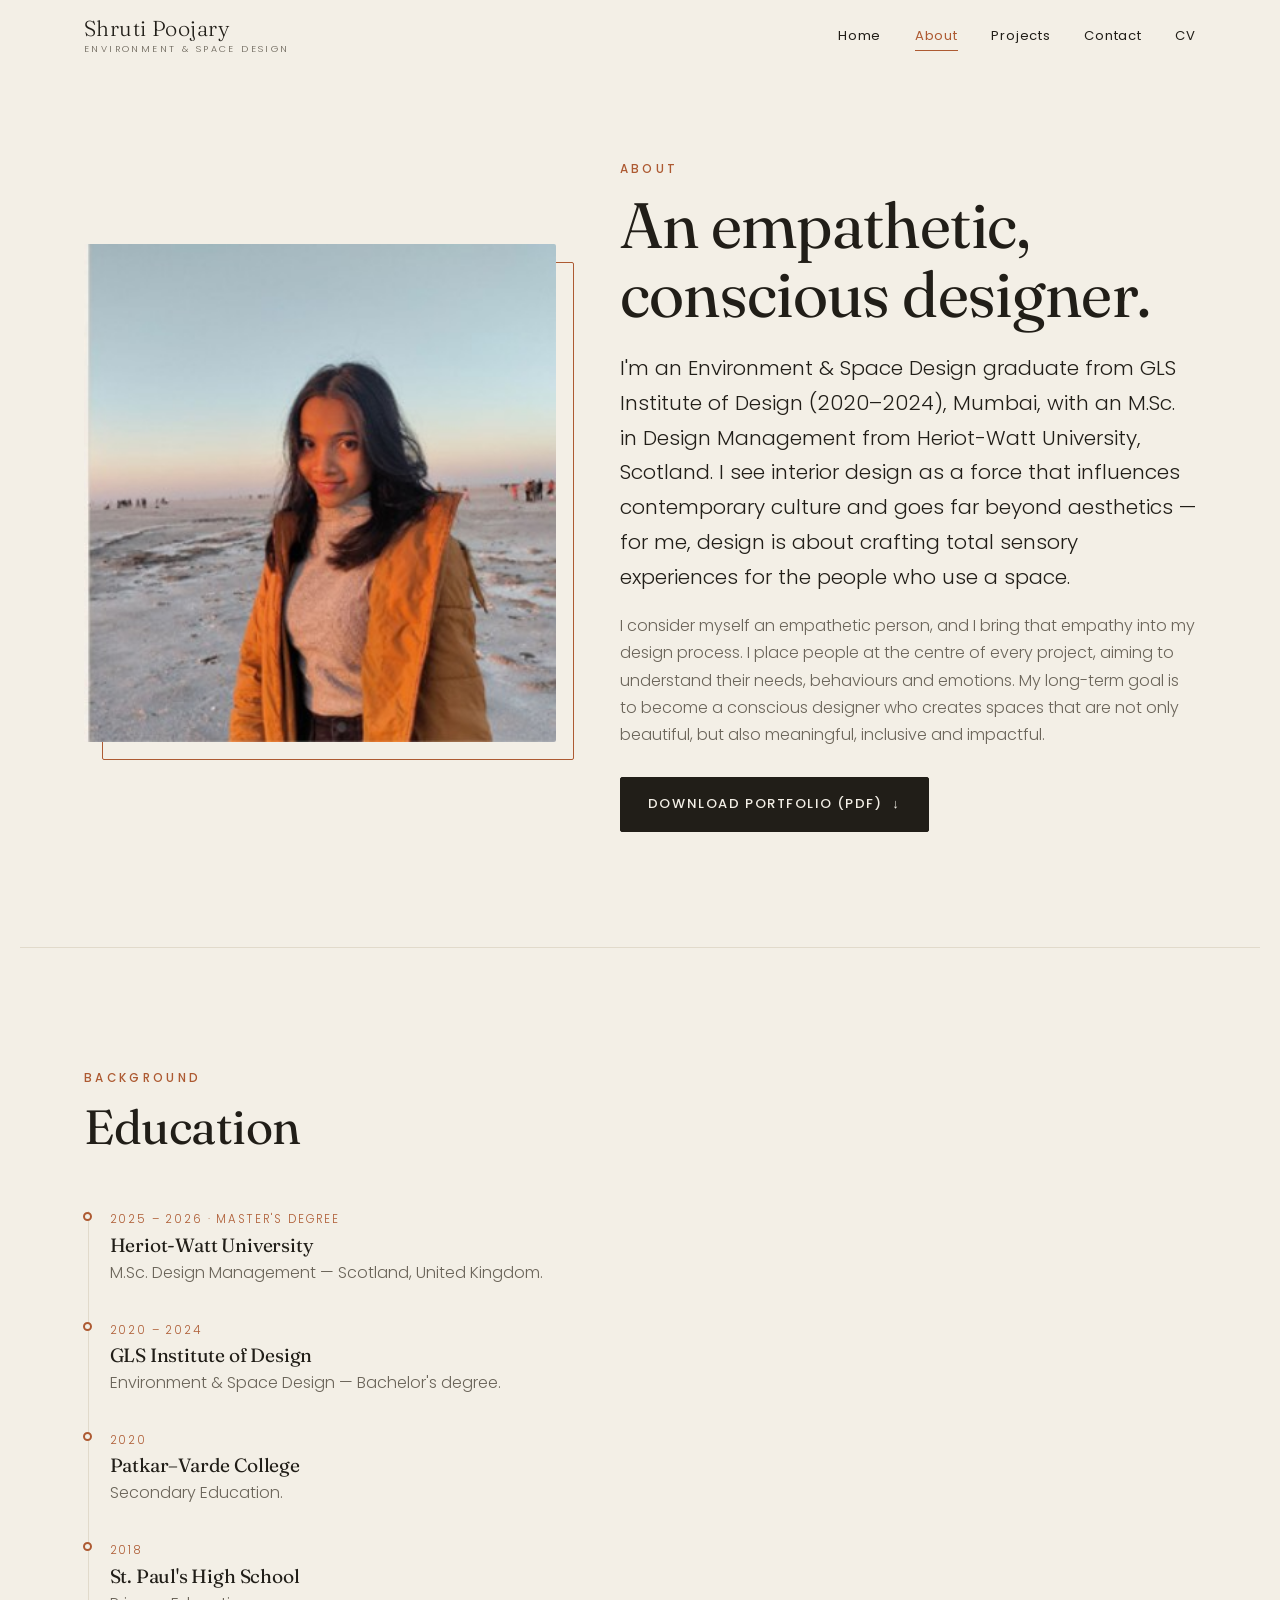
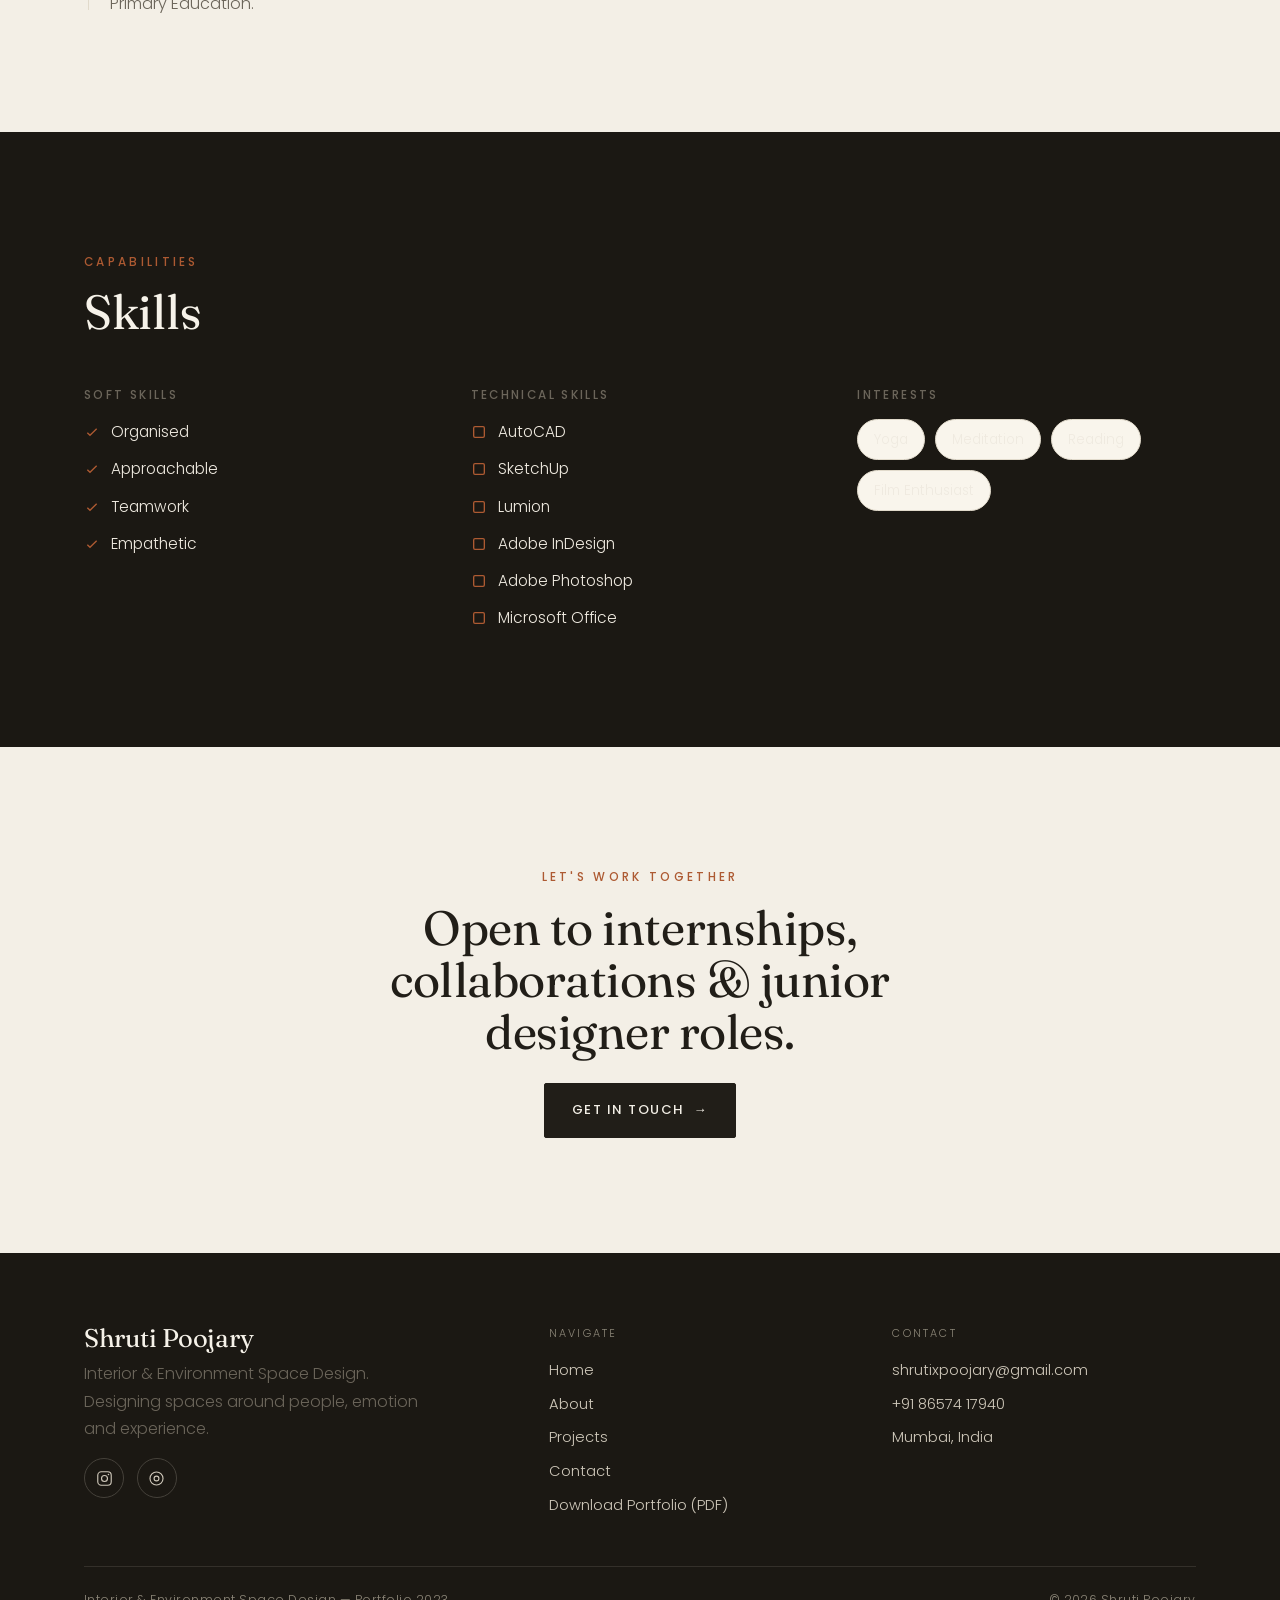
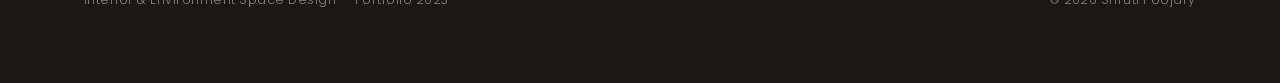
==== about.html @ 62a03465 "Add 2025-2026 dates to Heriot-Watt Master's entry Co-Authored-By: Claude Opus 4.8 <noreply@anthropic" ====
<!DOCTYPE html>
<html lang="en">
<head>
  <meta charset="UTF-8" />
  <meta name="viewport" content="width=device-width, initial-scale=1.0" />
  <title>About — Shruti Poojary</title>
  <meta name="description" content="About Shruti Poojary — an Environment & Space Design graduate from GLS Institute of Design, Mumbai, with an M.Sc. in Design Management from Heriot-Watt University, Scotland. Education, skills and interests." />
  <link rel="preconnect" href="https://fonts.googleapis.com" />
  <link rel="preconnect" href="https://fonts.gstatic.com" crossorigin />
  <link href="https://fonts.googleapis.com/css2?family=Fraunces:ital,opsz,wght@0,9..144,300;0,9..144,400;0,9..144,500;1,9..144,300;1,9..144,400&family=Poppins:wght@300;400;500;600&display=swap" rel="stylesheet" />
  <link rel="stylesheet" href="css/styles.css" />
  <link rel="icon" href="assets/img/monogram.jpg" />
</head>
<body>
  <header class="site-header">
    <nav class="nav wrap" aria-label="Primary">
      <a class="brand" href="index.html"><span class="name">Shruti Poojary</span><span class="role">Environment &amp; Space Design</span></a>
      <ul class="nav-links">
        <li><a href="index.html">Home</a></li>
        <li><a href="about.html" class="active">About</a></li>
        <li><a href="projects.html">Projects</a></li>
        <li><a href="contact.html">Contact</a></li>
        <li><a href="assets/Shruti-Poojary-Portfolio.pdf" target="_blank" rel="noopener">CV</a></li>
      </ul>
      <button class="nav-toggle" aria-label="Menu" aria-expanded="false"><span></span><span></span><span></span></button>
    </nav>
  </header>

  <main>
    <!-- About hero -->
    <section class="section" style="padding-top:clamp(7rem,12vw,10rem);">
      <div class="wrap about-hero">
        <div class="portrait reveal">
          <img src="assets/img/shruti.jpg" alt="Portrait of Shruti Poojary" />
        </div>
        <div class="reveal d1">
          <span class="eyebrow">About</span>
          <h1 style="margin:.6rem 0 1.4rem;">An empathetic, conscious designer.</h1>
          <p class="lead">I'm an Environment &amp; Space Design graduate from GLS Institute of Design (2020–2024), Mumbai, with an M.Sc. in Design Management from Heriot-Watt University, Scotland. I see interior design as a force that influences contemporary culture and goes far beyond aesthetics — for me, design is about crafting total sensory experiences for the people who use a space.</p>
          <p style="margin-top:1.1rem;" class="muted">I consider myself an empathetic person, and I bring that empathy into my design process. I place people at the centre of every project, aiming to understand their needs, behaviours and emotions. My long-term goal is to become a conscious designer who creates spaces that are not only beautiful, but also meaningful, inclusive and impactful.</p>
          <a href="assets/Shruti-Poojary-Portfolio.pdf" target="_blank" rel="noopener" class="btn btn--solid" style="margin-top:1.8rem;">Download Portfolio (PDF) <span class="arr">↓</span></a>
        </div>
      </div>
    </section>

    <hr class="divider wrap" />

    <!-- Education -->
    <section class="section">
      <div class="wrap">
        <div class="sec-head"><div class="titles reveal"><span class="eyebrow">Background</span><h2>Education</h2></div></div>
        <ul class="timeline" style="max-width:680px;">
          <li class="reveal">
            <span class="yr">2025 – 2026 · Master's Degree</span>
            <h4>Heriot-Watt University</h4>
            <p class="muted">M.Sc. Design Management — Scotland, United Kingdom.</p>
          </li>
          <li class="reveal d1">
            <span class="yr">2020 – 2024</span>
            <h4>GLS Institute of Design</h4>
            <p class="muted">Environment &amp; Space Design — Bachelor's degree.</p>
          </li>
          <li class="reveal d2">
            <span class="yr">2020</span>
            <h4>Patkar–Varde College</h4>
            <p class="muted">Secondary Education.</p>
          </li>
          <li class="reveal d3">
            <span class="yr">2018</span>
            <h4>St. Paul's High School</h4>
            <p class="muted">Primary Education.</p>
          </li>
        </ul>
      </div>
    </section>

    <!-- Skills -->
    <section class="section dark">
      <div class="wrap">
        <div class="sec-head"><div class="titles reveal"><span class="eyebrow">Capabilities</span><h2>Skills</h2></div></div>
        <div class="skill-cols">
          <div class="reveal">
            <h4>Soft Skills</h4>
            <ul>
              <li><svg width="16" height="16" viewBox="0 0 24 24" fill="none" stroke="currentColor" stroke-width="2"><path d="M5 13l4 4L19 7"/></svg> Organised</li>
              <li><svg width="16" height="16" viewBox="0 0 24 24" fill="none" stroke="currentColor" stroke-width="2"><path d="M5 13l4 4L19 7"/></svg> Approachable</li>
              <li><svg width="16" height="16" viewBox="0 0 24 24" fill="none" stroke="currentColor" stroke-width="2"><path d="M5 13l4 4L19 7"/></svg> Teamwork</li>
              <li><svg width="16" height="16" viewBox="0 0 24 24" fill="none" stroke="currentColor" stroke-width="2"><path d="M5 13l4 4L19 7"/></svg> Empathetic</li>
            </ul>
          </div>
          <div class="reveal d1">
            <h4>Technical Skills</h4>
            <ul>
              <li><svg width="16" height="16" viewBox="0 0 24 24" fill="none" stroke="currentColor" stroke-width="2"><rect x="4" y="4" width="16" height="16" rx="2"/></svg> AutoCAD</li>
              <li><svg width="16" height="16" viewBox="0 0 24 24" fill="none" stroke="currentColor" stroke-width="2"><rect x="4" y="4" width="16" height="16" rx="2"/></svg> SketchUp</li>
              <li><svg width="16" height="16" viewBox="0 0 24 24" fill="none" stroke="currentColor" stroke-width="2"><rect x="4" y="4" width="16" height="16" rx="2"/></svg> Lumion</li>
              <li><svg width="16" height="16" viewBox="0 0 24 24" fill="none" stroke="currentColor" stroke-width="2"><rect x="4" y="4" width="16" height="16" rx="2"/></svg> Adobe InDesign</li>
              <li><svg width="16" height="16" viewBox="0 0 24 24" fill="none" stroke="currentColor" stroke-width="2"><rect x="4" y="4" width="16" height="16" rx="2"/></svg> Adobe Photoshop</li>
              <li><svg width="16" height="16" viewBox="0 0 24 24" fill="none" stroke="currentColor" stroke-width="2"><rect x="4" y="4" width="16" height="16" rx="2"/></svg> Microsoft Office</li>
            </ul>
          </div>
          <div class="reveal d2">
            <h4>Interests</h4>
            <div class="badges">
              <span>Yoga</span><span>Meditation</span><span>Reading</span><span>Film Enthusiast</span>
            </div>
          </div>
        </div>
      </div>
    </section>

    <!-- CTA -->
    <section class="section">
      <div class="wrap" style="text-align:center; max-width:720px;">
        <span class="eyebrow reveal">Let's work together</span>
        <h2 class="reveal d1" style="margin:.8rem 0 1.6rem;">Open to internships, collaborations &amp; junior designer roles.</h2>
        <a href="contact.html" class="btn btn--solid reveal d2">Get in touch <span class="arr">→</span></a>
      </div>
    </section>
  </main>

  <footer class="site-footer">
    <div class="wrap">
      <div class="footer-grid">
        <div class="foot-col">
          <h4>Shruti Poojary</h4>
          <p class="muted" style="max-width:34ch;">Interior &amp; Environment Space Design. Designing spaces around people, emotion and experience.</p>
          <div class="socials">
            <a href="https://instagram.com/shrutixpoojary" target="_blank" rel="noopener" aria-label="Instagram"><svg width="17" height="17" viewBox="0 0 24 24" fill="none" stroke="currentColor" stroke-width="1.6"><rect x="2.5" y="2.5" width="19" height="19" rx="5"/><circle cx="12" cy="12" r="4.2"/><circle cx="17.6" cy="6.4" r="1.1" fill="currentColor" stroke="none"/></svg></a>
            <a href="https://issuu.com/shrutixpoojary" target="_blank" rel="noopener" aria-label="Issuu"><svg width="17" height="17" viewBox="0 0 24 24" fill="none" stroke="currentColor" stroke-width="1.6"><circle cx="12" cy="12" r="9.2"/><circle cx="12" cy="12" r="3.4"/></svg></a>
          </div>
        </div>
        <div class="foot-col">
          <p class="lbl">Navigate</p>
          <ul><li><a href="index.html">Home</a></li><li><a href="about.html">About</a></li><li><a href="projects.html">Projects</a></li><li><a href="contact.html">Contact</a></li><li><a href="assets/Shruti-Poojary-Portfolio.pdf" target="_blank" rel="noopener">Download Portfolio (PDF)</a></li></ul>
        </div>
        <div class="foot-col">
          <p class="lbl">Contact</p>
          <ul><li><a href="mailto:shrutixpoojary@gmail.com">shrutixpoojary@gmail.com</a></li><li><a href="tel:+918657417940">+91 86574 17940</a></li><li>Mumbai, India</li></ul>
        </div>
      </div>
      <div class="foot-bottom"><span>Interior &amp; Environment Space Design — Portfolio 2023</span><span>© <span data-year>2023</span> Shruti Poojary</span></div>
    </div>
  </footer>
  <script src="js/main.js"></script>
</body>
</html>
---- css/styles.css ----
/* ============================================================
   Shruti Poojary — Portfolio
   Environment & Space Design / Interior Design
   ============================================================ */

/* ---------- Design tokens ---------- */
:root {
  --bg:        #f3efe6;   /* cream linen */
  --bg-soft:   #f9f5ec;   /* lighter card, warmer */
  --bg-deep:   #1b1813;   /* warm near-black sections */
  --bg-teal:   #1e3f3a;   /* deep brand teal panel */
  --ink:       #211e18;   /* primary text, warm */
  --ink-soft:  #6b655a;   /* muted text */
  --line:      #e1dacb;   /* hairlines */

  --terracotta: #ad5a32;  /* richer, deeper clay */
  --teal:       #234b45;  /* deep secondary */
  --mustard:    #c08f2c;  /* deeper ochre */
  --accent:     var(--terracotta);

  --font-display: "Fraunces", Georgia, serif;
  --font-sans:    "Poppins", "Helvetica Neue", Arial, sans-serif;

  --maxw: 1240px;
  --gutter: clamp(1.25rem, 5vw, 4rem);
  --radius: 2px;
  --ease: cubic-bezier(.22,.61,.36,1);
}

/* ---------- Reset ---------- */
*, *::before, *::after { box-sizing: border-box; }
* { margin: 0; }
html { scroll-behavior: smooth; -webkit-text-size-adjust: 100%; }
body {
  font-family: var(--font-sans);
  font-weight: 300;
  color: var(--ink);
  background: var(--bg);
  line-height: 1.7;
  font-size: 16px;
  -webkit-font-smoothing: antialiased;
  overflow-x: hidden;
}
img { display: block; max-width: 100%; height: auto; }
a { color: inherit; text-decoration: none; }
ul { list-style: none; padding: 0; }
button { font-family: inherit; cursor: pointer; }

/* ---------- Typography ---------- */
h1, h2, h3, h4 { font-family: var(--font-display); font-weight: 400; line-height: 1.08; letter-spacing: -.01em; }
.display { font-size: clamp(2.8rem, 8vw, 6.4rem); }
h1 { font-size: clamp(2.2rem, 5.5vw, 4rem); }
h2 { font-size: clamp(1.8rem, 4vw, 3rem); }
h3 { font-size: clamp(1.3rem, 2.4vw, 1.9rem); }
p { color: var(--ink); }
.lead { font-size: clamp(1.05rem, 1.6vw, 1.3rem); color: var(--ink); font-weight: 300; }

.eyebrow {
  font-family: var(--font-sans);
  font-size: .74rem;
  font-weight: 500;
  letter-spacing: .28em;
  text-transform: uppercase;
  color: var(--accent);
}
.muted { color: var(--ink-soft); }

/* ---------- Layout ---------- */
.wrap { max-width: var(--maxw); margin-inline: auto; padding-inline: var(--gutter); }
.section { padding-block: clamp(4rem, 9vw, 8rem); }
.section--tight { padding-block: clamp(2.5rem, 5vw, 4rem); }
.dark { background: var(--bg-deep); color: #efeae0; }
.dark .muted { color: #a49d8f; }
.dark h1, .dark h2, .dark h3 { color: #f6f2e9; }
.dark.teal { background: var(--bg-teal); color: #eaf1ee; }
.dark.teal .eyebrow { color: var(--mustard); }
.dark.teal .statline em { color: #e3a86a; }
.dark.teal .muted { color: #b6c7c2; }

.divider { height: 1px; background: var(--line); border: 0; }

/* ---------- Buttons ---------- */
.btn {
  display: inline-flex; align-items: center; gap: .6rem;
  font-family: var(--font-sans); font-size: .82rem; font-weight: 500;
  letter-spacing: .12em; text-transform: uppercase;
  padding: .95rem 1.7rem; border: 1px solid var(--ink);
  border-radius: var(--radius); background: transparent; color: var(--ink);
  transition: background .35s var(--ease), color .35s var(--ease), border-color .35s var(--ease), transform .35s var(--ease);
}
.btn:hover { background: var(--ink); color: var(--bg); }
.btn--solid { background: var(--ink); color: var(--bg); }
.btn--solid:hover { background: var(--accent); border-color: var(--accent); }
.btn--ghost { border-color: var(--line); }
.btn .arr { transition: transform .35s var(--ease); }
.btn:hover .arr { transform: translateX(4px); }
.dark .btn { border-color: #5d574b; color: #f6f2e9; }
.dark .btn:hover { background: #f6f2e9; color: var(--bg-deep); }

/* ---------- Header / Nav ---------- */
.site-header {
  position: fixed; inset: 0 0 auto 0; z-index: 100;
  padding-block: 1.1rem;
  transition: background .4s var(--ease), padding .4s var(--ease), box-shadow .4s var(--ease);
}
.site-header.scrolled {
  background: rgba(244,241,234,.86);
  backdrop-filter: saturate(140%) blur(14px);
  padding-block: .65rem;
  box-shadow: 0 1px 0 var(--line);
}
.nav { display: flex; align-items: center; justify-content: space-between; }
.brand { display: flex; flex-direction: column; line-height: 1; }
.brand .name { font-family: var(--font-display); font-size: 1.35rem; letter-spacing: .02em; }
.brand .role { font-size: .58rem; letter-spacing: .26em; text-transform: uppercase; color: var(--ink-soft); margin-top: .28rem; }
.nav-links { display: flex; align-items: center; gap: 2.1rem; }
.nav-links a {
  font-size: .82rem; letter-spacing: .06em; font-weight: 400; position: relative; padding-block: .2rem;
}
.nav-links a::after {
  content: ""; position: absolute; left: 0; bottom: -2px; width: 0; height: 1px;
  background: var(--accent); transition: width .35s var(--ease);
}
.nav-links a:hover::after, .nav-links a.active::after { width: 100%; }
.nav-links a.active { color: var(--accent); }

.nav-toggle { display: none; width: 30px; height: 22px; position: relative; background: none; border: 0; }
.nav-toggle span { position: absolute; left: 0; width: 100%; height: 2px; background: var(--ink); transition: .35s var(--ease); }
.nav-toggle span:nth-child(1) { top: 0; }
.nav-toggle span:nth-child(2) { top: 10px; }
.nav-toggle span:nth-child(3) { top: 20px; }
body.nav-open .nav-toggle span:nth-child(1) { top: 10px; transform: rotate(45deg); }
body.nav-open .nav-toggle span:nth-child(2) { opacity: 0; }
body.nav-open .nav-toggle span:nth-child(3) { top: 10px; transform: rotate(-45deg); }

/* ---------- Hero (home) ---------- */
.hero { min-height: 100svh; display: flex; align-items: center; position: relative; padding-top: 6rem; }
.hero-grid { display: grid; grid-template-columns: 1.15fr .85fr; gap: clamp(2rem, 5vw, 5rem); align-items: center; width: 100%; }
.hero-name { margin: .4rem 0 1.3rem; }
.hero-sub { font-size: .85rem; letter-spacing: .22em; text-transform: uppercase; color: var(--ink-soft); margin-bottom: 1.6rem; }
.hero-tagline { font-family: var(--font-display); font-size: clamp(1.3rem, 2.4vw, 2rem); font-weight: 300; font-style: italic; color: var(--ink); max-width: 30ch; margin-bottom: 2.4rem; }
.hero-cta { display: flex; gap: 1rem; flex-wrap: wrap; }
.hero-media { position: relative; }
.hero-media img { width: 100%; border-radius: var(--radius); }
.hero-media .frame { position: relative; }
.hero-media .frame::after { content: ""; position: absolute; inset: 14px -14px -14px 14px; border: 1px solid var(--accent); border-radius: var(--radius); z-index: -1; }

.scroll-cue { position: absolute; left: var(--gutter); bottom: 2rem; font-size: .68rem; letter-spacing: .25em; text-transform: uppercase; color: var(--ink-soft); display: flex; align-items: center; gap: .7rem; }
.scroll-cue .ln { width: 46px; height: 1px; background: var(--ink-soft); transform-origin: left; animation: cue 2.4s var(--ease) infinite; }
@keyframes cue { 0%,100%{transform:scaleX(.4);opacity:.5} 50%{transform:scaleX(1);opacity:1} }

/* ---------- Section heading block ---------- */
.sec-head { display: flex; align-items: flex-end; justify-content: space-between; gap: 2rem; margin-bottom: clamp(2rem, 4vw, 3.4rem); flex-wrap: wrap; }
.sec-head .titles { max-width: 46ch; }
.sec-head h2 { margin-top: .7rem; }

/* ---------- Intro split ---------- */
.intro-grid { display: grid; grid-template-columns: 1fr 1fr; gap: clamp(2rem, 5vw, 5rem); align-items: center; }
.statline { font-family: var(--font-display); font-size: clamp(1.5rem, 3vw, 2.3rem); font-weight: 300; line-height: 1.35; }
.statline em { font-style: italic; color: var(--accent); }

/* ---------- Project cards grid ---------- */
.proj-grid { display: grid; grid-template-columns: repeat(2, 1fr); gap: clamp(1.1rem, 2.4vw, 2rem); }
.proj-grid.three { grid-template-columns: repeat(3, 1fr); }
.pcard { position: relative; display: block; overflow: hidden; border-radius: var(--radius); background: var(--bg-deep); }
.pcard .ph { position: relative; aspect-ratio: 4/3; overflow: hidden; }
.pcard.tall .ph { aspect-ratio: 3/4; }
.pcard img { width: 100%; height: 100%; object-fit: cover; transition: transform .9s var(--ease), filter .6s var(--ease); }
.pcard::after { content:""; position:absolute; inset:0; background: linear-gradient(to top, rgba(20,19,16,.78) 0%, rgba(20,19,16,.12) 48%, transparent 75%); opacity:.92; transition: opacity .5s var(--ease); }
.pcard:hover img { transform: scale(1.06); }
.pcard .meta { position: absolute; left: 0; bottom: 0; z-index: 2; padding: clamp(1.1rem,2vw,1.7rem); color: #f6f2e9; width: 100%; }
.pcard .cat { font-size: .68rem; letter-spacing: .22em; text-transform: uppercase; color: var(--mustard); }
.pcard .pttl { font-family: var(--font-display); font-size: clamp(1.3rem, 2.2vw, 1.9rem); margin: .35rem 0 .15rem; }
.pcard .pdesc { font-size: .86rem; color: #d9d3c6; max-width: 38ch; opacity: 0; max-height: 0; transition: opacity .45s var(--ease), max-height .45s var(--ease), margin .45s var(--ease); }
.pcard:hover .pdesc { opacity: 1; max-height: 80px; margin-top: .5rem; }
.pcard .tag { position: absolute; top: 1rem; right: 1rem; z-index: 2; font-size: .64rem; letter-spacing: .14em; text-transform: uppercase; padding: .35rem .7rem; border: 1px solid rgba(246,242,233,.5); border-radius: 100px; color: #f6f2e9; backdrop-filter: blur(4px); }

/* ---------- Project hero (detail page) ---------- */
.proj-hero { position: relative; min-height: 78svh; display: flex; align-items: flex-end; color: #f6f2e9; overflow: hidden; }
.proj-hero img { position: absolute; inset: 0; width: 100%; height: 100%; object-fit: cover; z-index: -2; }
.proj-hero::after { content:""; position:absolute; inset:0; z-index:-1; background: linear-gradient(to top, rgba(18,17,14,.82), rgba(18,17,14,.25) 55%, rgba(18,17,14,.45)); }
.proj-hero .wrap { padding-bottom: clamp(2.5rem, 5vw, 4.5rem); padding-top: 8rem; width: 100%; }
.proj-hero .num { font-family: var(--font-display); font-size: clamp(3rem,9vw,7rem); line-height: 1; opacity: .35; }
.proj-hero h1 { color: #fff; margin: .2rem 0 .6rem; }
.proj-hero .ptype { font-size: .82rem; letter-spacing: .2em; text-transform: uppercase; color: var(--mustard); }

/* ---------- Project meta bar ---------- */
.metabar { display: grid; grid-template-columns: repeat(4, 1fr); gap: 1.5rem; padding-block: 2rem; border-bottom: 1px solid var(--line); }
.metabar .m .k { font-size: .68rem; letter-spacing: .18em; text-transform: uppercase; color: var(--ink-soft); margin-bottom: .35rem; }
.metabar .m .v { font-family: var(--font-display); font-size: 1.2rem; }

/* ---------- Content layout ---------- */
.content-grid { display: grid; grid-template-columns: 1fr; gap: clamp(2rem,5vw,4rem); }
.block { margin-bottom: clamp(2.5rem, 5vw, 4rem); }
.block:last-child { margin-bottom: 0; }
.block .eyebrow { display: block; margin-bottom: .9rem; }
.block h3 { margin-bottom: .8rem; }
.block p + p { margin-top: 1rem; }
.pull { font-family: var(--font-display); font-style: italic; font-size: clamp(1.3rem, 2.6vw, 2rem); font-weight: 300; line-height: 1.4; padding-left: 1.4rem; border-left: 2px solid var(--accent); color: var(--ink); }

/* steps / process */
.steps { counter-reset: s; display: grid; gap: 1rem; }
.steps li { counter-increment: s; position: relative; padding: 1.1rem 1.2rem 1.1rem 3.4rem; background: var(--bg-soft); border: 1px solid var(--line); border-radius: var(--radius); }
.steps li::before { content: counter(s,decimal-leading-zero); position: absolute; left: 1.1rem; top: 1rem; font-family: var(--font-display); color: var(--accent); font-size: 1rem; }

/* spec table */
.spec { width: 100%; border-collapse: collapse; font-size: .92rem; }
.spec th, .spec td { text-align: left; padding: .85rem 1rem; border-bottom: 1px solid var(--line); }
.spec th { font-family: var(--font-sans); font-weight: 500; font-size: .7rem; letter-spacing: .14em; text-transform: uppercase; color: var(--ink-soft); }
.spec td { font-weight: 300; }
.spec tr:hover td { background: var(--bg-soft); }

/* fact chips */
.facts { display: flex; flex-wrap: wrap; gap: .7rem; }
.facts .chip { font-size: .8rem; padding: .5rem .95rem; background: var(--bg-soft); border: 1px solid var(--line); border-radius: 100px; }
.facts .chip b { font-weight: 500; }

/* explorations cards */
.explore { display: grid; grid-template-columns: repeat(2,1fr); gap: 1rem; }
.explore .card { background: var(--bg-soft); border: 1px solid var(--line); border-radius: var(--radius); padding: 1.4rem; }
.explore .card h4 { font-family: var(--font-display); font-size: 1.15rem; margin-bottom: .6rem; }
.explore .card .row { font-size: .85rem; margin-top: .5rem; }
.explore .card .row span { color: var(--ink-soft); display: block; font-size: .7rem; letter-spacing: .12em; text-transform: uppercase; }

/* ---------- Gallery + lightbox ---------- */
.gallery { display: grid; grid-template-columns: repeat(12, 1fr); gap: clamp(.7rem,1.4vw,1.1rem); }
.gallery figure { position: relative; overflow: hidden; border-radius: var(--radius); background: var(--bg-soft); cursor: zoom-in; grid-column: span 6; }
.gallery figure.wide { grid-column: span 8; }
.gallery figure.full { grid-column: span 12; }
.gallery figure.third { grid-column: span 4; }
.gallery img { width: 100%; height: 100%; object-fit: cover; transition: transform .8s var(--ease); }
.gallery figure:hover img { transform: scale(1.04); }
.gallery figcaption { position: absolute; left: 0; bottom: 0; padding: .7rem .9rem; font-size: .72rem; letter-spacing: .04em; color: #f6f2e9; background: linear-gradient(transparent, rgba(20,19,16,.7)); width: 100%; opacity: 0; transition: opacity .4s var(--ease); }
.gallery figure:hover figcaption { opacity: 1; }

.lightbox { position: fixed; inset: 0; z-index: 200; background: rgba(16,15,12,.94); display: flex; align-items: center; justify-content: center; padding: 4vw; opacity: 0; pointer-events: none; transition: opacity .35s var(--ease); }
.lightbox.open { opacity: 1; pointer-events: auto; }
.lightbox img { max-width: 100%; max-height: 88vh; border-radius: var(--radius); box-shadow: 0 20px 60px rgba(0,0,0,.5); }
.lightbox .lb-close, .lightbox .lb-nav { position: absolute; background: none; border: 1px solid rgba(246,242,233,.4); color: #f6f2e9; border-radius: 100px; transition: background .3s var(--ease); }
.lightbox .lb-close { top: 4vw; right: 4vw; width: 46px; height: 46px; font-size: 1.3rem; }
.lightbox .lb-nav { top: 50%; transform: translateY(-50%); width: 52px; height: 52px; font-size: 1.4rem; }
.lightbox .lb-prev { left: 3vw; } .lightbox .lb-next { right: 3vw; }
.lightbox button:hover { background: rgba(246,242,233,.18); }
.lb-count { position: absolute; bottom: 4vw; left: 50%; transform: translateX(-50%); color: #cfc8ba; font-size: .8rem; letter-spacing: .1em; }

/* ---------- About ---------- */
.about-hero { display: grid; grid-template-columns: .9fr 1.1fr; gap: clamp(2rem,5vw,4.5rem); align-items: center; }
.about-hero .portrait { position: relative; }
.about-hero .portrait img { width: 100%; border-radius: var(--radius); }
.about-hero .portrait::after { content:""; position:absolute; inset: 18px -18px -18px 18px; border:1px solid var(--accent); z-index:-1; border-radius: var(--radius); }

.timeline { position: relative; padding-left: 1.6rem; }
.timeline::before { content:""; position:absolute; left:4px; top:.4rem; bottom:.4rem; width:1px; background: var(--line); }
.timeline li { position: relative; padding-bottom: 1.8rem; }
.timeline li:last-child { padding-bottom: 0; }
.timeline li::before { content:""; position:absolute; left:-1.6rem; top:.45rem; width:9px; height:9px; border-radius:50%; background: var(--bg); border:2px solid var(--accent); transform: translateX(-1px); }
.timeline .yr { font-size:.72rem; letter-spacing:.16em; text-transform:uppercase; color: var(--accent); }
.timeline h4 { font-family: var(--font-display); font-size:1.2rem; margin:.2rem 0; }

.skill-cols { display: grid; grid-template-columns: repeat(3,1fr); gap: clamp(1.6rem,4vw,3rem); }
.skill-cols h4 { font-family: var(--font-sans); font-weight:500; font-size:.74rem; letter-spacing:.2em; text-transform:uppercase; color: var(--ink-soft); margin-bottom:1.1rem; }
.skill-cols ul { display:flex; flex-direction:column; gap:.7rem; }
.skill-cols li { display:flex; align-items:center; gap:.7rem; font-size:.96rem; }
.skill-cols li svg { flex:0 0 auto; color: var(--accent); }
.badges { display:flex; flex-wrap:wrap; gap:.6rem; }
.badges span { font-size:.85rem; padding:.5rem 1rem; border:1px solid var(--line); border-radius:100px; background: var(--bg-soft); }

/* ---------- Contact ---------- */
.contact-grid { display:grid; grid-template-columns: 1fr 1fr; gap: clamp(2rem,5vw,4.5rem); }
.cinfo .row { padding-block: 1.1rem; border-bottom: 1px solid var(--line); }
.cinfo .row:first-child { border-top: 1px solid var(--line); }
.cinfo .k { font-size:.68rem; letter-spacing:.18em; text-transform:uppercase; color: var(--ink-soft); }
.cinfo .v { font-family: var(--font-display); font-size:1.25rem; margin-top:.2rem; }
.cinfo .v a:hover { color: var(--accent); }
.form { display:grid; gap:1.1rem; }
.field { display:flex; flex-direction:column; gap:.4rem; }
.field label { font-size:.7rem; letter-spacing:.16em; text-transform:uppercase; color: var(--ink-soft); }
.field input, .field textarea { font-family: var(--font-sans); font-weight:300; font-size:.98rem; padding:.85rem 1rem; background: var(--bg-soft); border:1px solid var(--line); border-radius: var(--radius); color: var(--ink); transition: border-color .3s var(--ease); }
.field input:focus, .field textarea:focus { outline:none; border-color: var(--accent); }
.field textarea { resize: vertical; min-height: 130px; }
.form-note { font-size:.85rem; color: var(--ink-soft); }

/* ---------- Footer ---------- */
.site-footer { background: var(--bg-deep); color:#cfc8ba; padding-block: clamp(3rem,6vw,4.5rem); }
.footer-grid { display:grid; grid-template-columns: 1.4fr 1fr 1fr; gap:2.5rem; }
.site-footer h4 { font-family: var(--font-display); color:#f6f2e9; font-size:1.6rem; margin-bottom:.5rem; }
.site-footer a:hover { color: var(--mustard); }
.foot-col .lbl { font-size:.68rem; letter-spacing:.2em; text-transform:uppercase; color:#8c8678; margin-bottom:.9rem; }
.foot-col ul { display:flex; flex-direction:column; gap:.55rem; font-size:.92rem; }
.socials { display:flex; gap:.8rem; margin-top:1rem; }
.socials a { width:40px; height:40px; border:1px solid #45413a; border-radius:50%; display:flex; align-items:center; justify-content:center; transition: border-color .3s var(--ease), background .3s var(--ease); }
.socials a:hover { background:#f6f2e9; color: var(--bg-deep); border-color:#f6f2e9; }
.foot-bottom { display:flex; justify-content:space-between; gap:1rem; flex-wrap:wrap; margin-top: clamp(2rem,4vw,3rem); padding-top:1.4rem; border-top:1px solid #34302a; font-size:.78rem; color:#8c8678; letter-spacing:.04em; }

/* ---------- Reveal animation ---------- */
.reveal { opacity:0; transform: translateY(26px); transition: opacity .9s var(--ease), transform .9s var(--ease); }
.reveal.in { opacity:1; transform:none; }
.reveal.d1 { transition-delay:.08s; } .reveal.d2 { transition-delay:.16s; } .reveal.d3 { transition-delay:.24s; } .reveal.d4 { transition-delay:.32s; }
@media (prefers-reduced-motion: reduce) { .reveal { opacity:1; transform:none; transition:none; } html { scroll-behavior:auto; } .scroll-cue .ln { animation:none; } }

/* ---------- Responsive ---------- */
@media (max-width: 920px) {
  .hero-grid, .intro-grid, .about-hero, .contact-grid { grid-template-columns: 1fr; }
  .hero-media { order:-1; max-width: 420px; }
  .proj-grid, .proj-grid.three, .explore { grid-template-columns: 1fr; }
  .metabar { grid-template-columns: repeat(2,1fr); gap:1.2rem 1rem; }
  .skill-cols { grid-template-columns: 1fr; }
  .footer-grid { grid-template-columns: 1fr 1fr; }
  .gallery figure, .gallery figure.wide, .gallery figure.third, .gallery figure.full { grid-column: span 12; }
}
@media (max-width: 760px) {
  .nav-links {
    position: fixed; inset: 0 0 0 auto; width: min(78vw, 320px);
    background: var(--bg-soft); flex-direction: column; align-items: flex-start; justify-content: center;
    gap: 1.6rem; padding: 2rem 2.2rem; transform: translateX(100%); transition: transform .45s var(--ease);
    box-shadow: -20px 0 50px rgba(0,0,0,.12); z-index: 90;
  }
  .nav-links a { font-size: 1.1rem; }
  body.nav-open .nav-links { transform: translateX(0); }
  .nav-toggle { display:block; z-index: 110; }
  .footer-grid { grid-template-columns: 1fr; }
  .pcard .pdesc { opacity:1; max-height:none; margin-top:.5rem; }
}
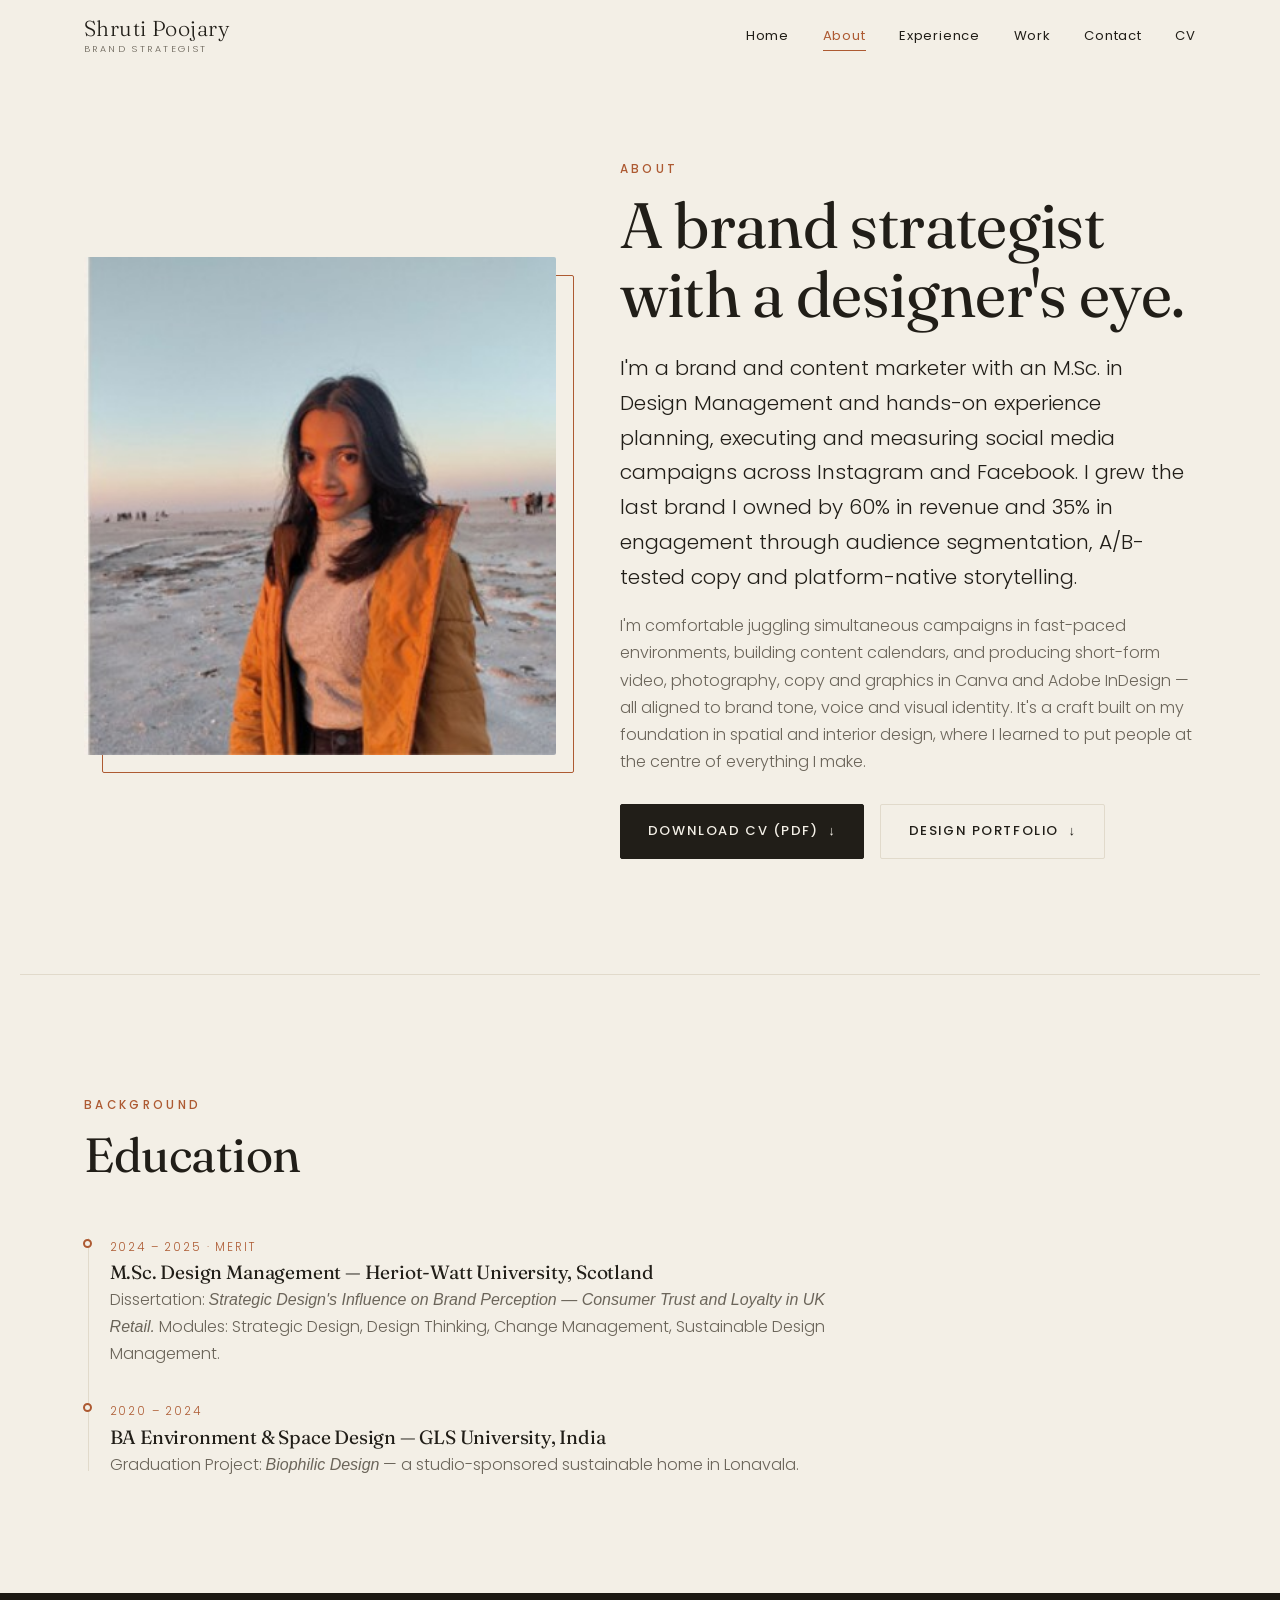
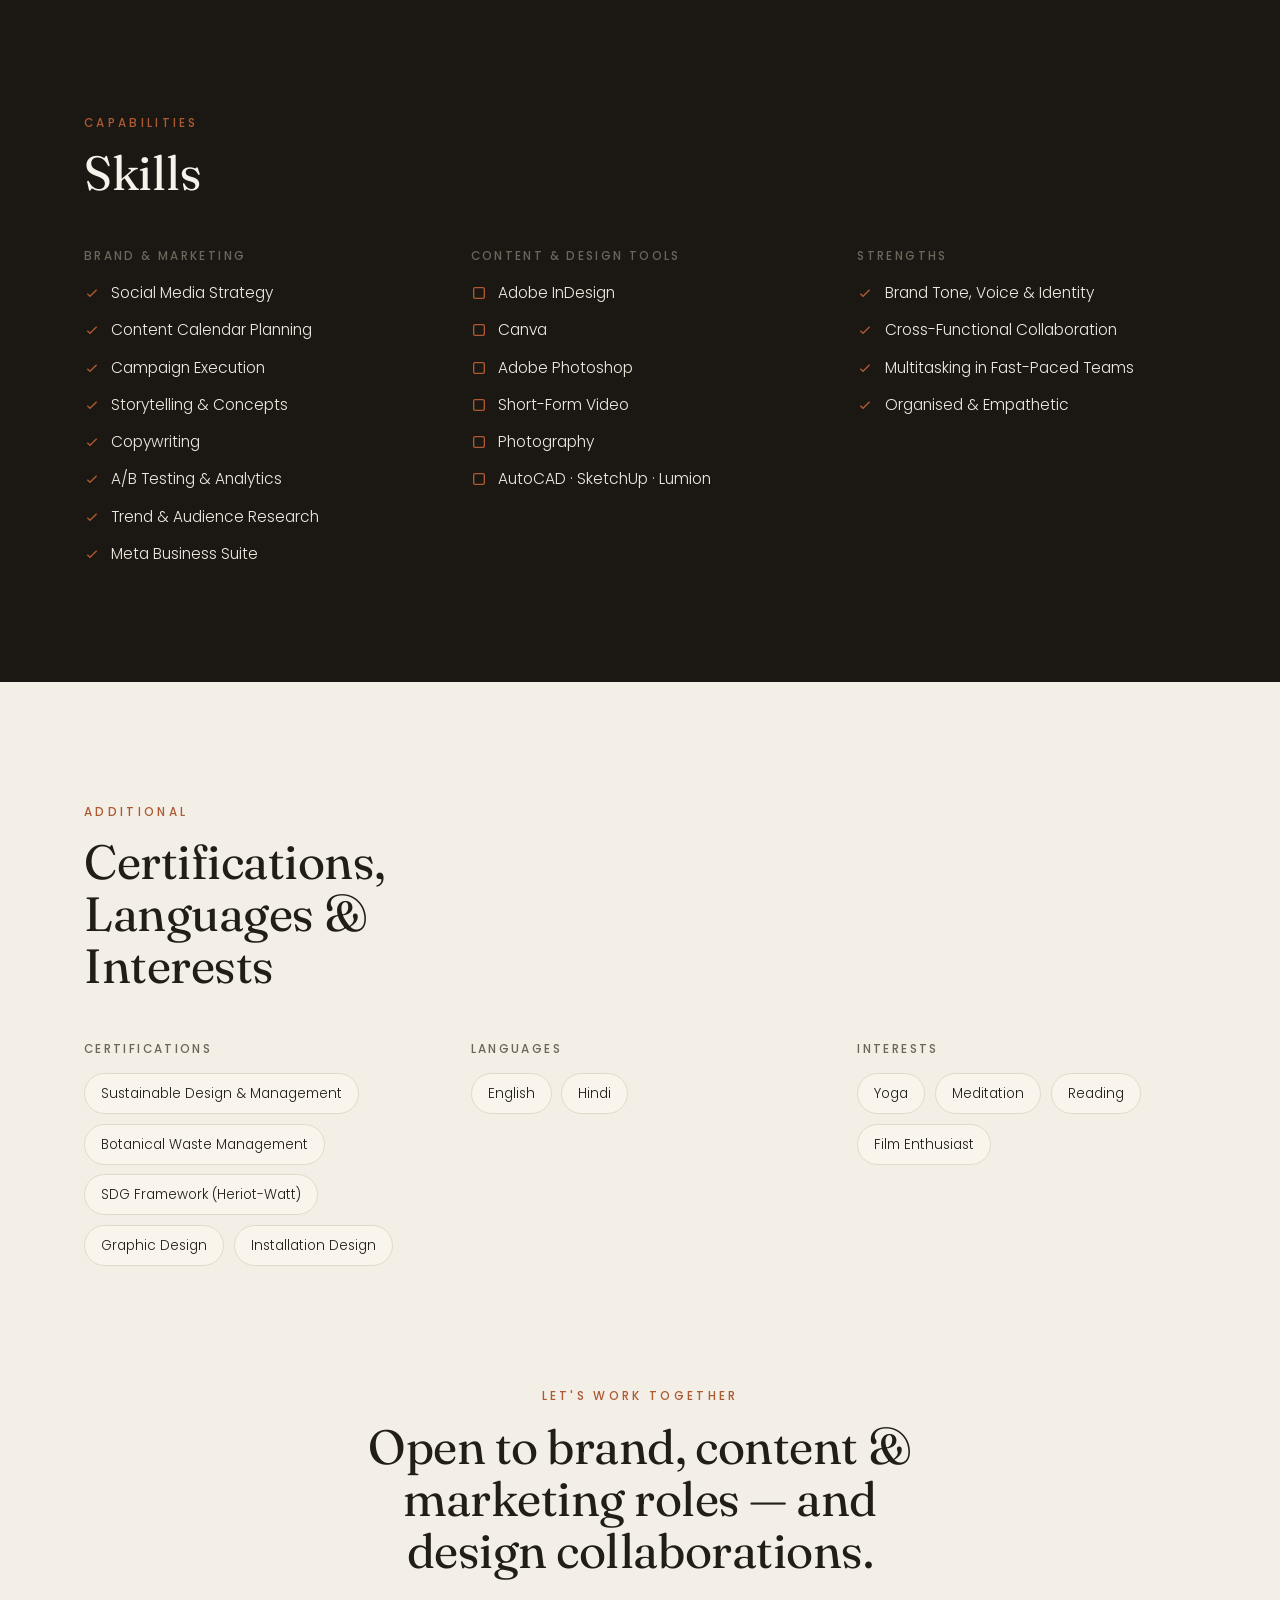
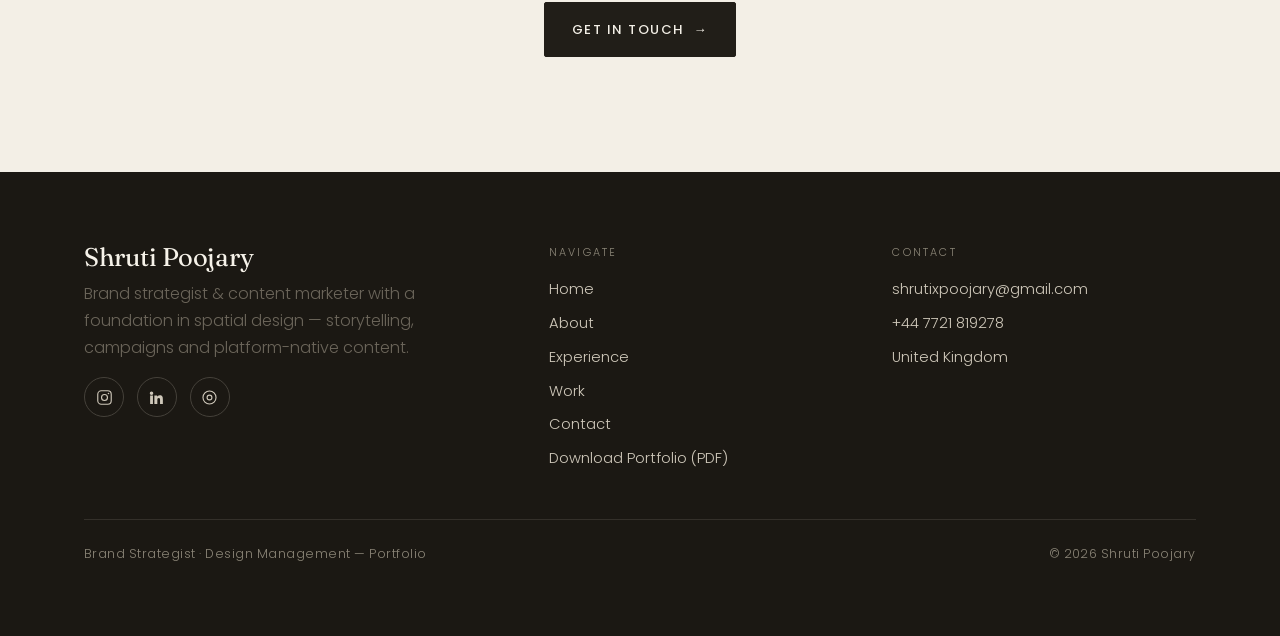
==== commit 16ff714f: "Reframe site as Brand Strategist portfolio - New hero/positioning: brand & content marketing - Add E" ====
--- a/about.html
+++ b/about.html
@@ -4,7 +4,7 @@
   <meta charset="UTF-8" />
   <meta name="viewport" content="width=device-width, initial-scale=1.0" />
   <title>About — Shruti Poojary</title>
-  <meta name="description" content="About Shruti Poojary — an Environment & Space Design graduate from GLS Institute of Design, Mumbai, with an M.Sc. in Design Management from Heriot-Watt University, Scotland. Education, skills and interests." />
+  <meta name="description" content="About Shruti Poojary — a brand and content marketer with an M.Sc. in Design Management (Merit) from Heriot-Watt University and a BA in Environment & Space Design. Skills, education, certifications and languages." />
   <link rel="preconnect" href="https://fonts.googleapis.com" />
   <link rel="preconnect" href="https://fonts.gstatic.com" crossorigin />
   <link href="https://fonts.googleapis.com/css2?family=Fraunces:ital,opsz,wght@0,9..144,300;0,9..144,400;0,9..144,500;1,9..144,300;1,9..144,400&family=Poppins:wght@300;400;500;600&display=swap" rel="stylesheet" />
@@ -14,13 +14,13 @@
 <body>
   <header class="site-header">
     <nav class="nav wrap" aria-label="Primary">
-      <a class="brand" href="index.html"><span class="name">Shruti Poojary</span><span class="role">Environment &amp; Space Design</span></a>
+      <a class="brand" href="index.html"><span class="name">Shruti Poojary</span><span class="role">Brand Strategist</span></a>
       <ul class="nav-links">
         <li><a href="index.html">Home</a></li>
         <li><a href="about.html" class="active">About</a></li>
-        <li><a href="projects.html">Projects</a></li>
+        <li><a href="experience.html">Experience</a></li><li><a href="projects.html">Work</a></li>
         <li><a href="contact.html">Contact</a></li>
-        <li><a href="assets/Shruti-Poojary-Portfolio.pdf" target="_blank" rel="noopener">CV</a></li>
+        <li><a href="assets/Shruti-Poojary-CV.pdf" target="_blank" rel="noopener">CV</a></li>
       </ul>
       <button class="nav-toggle" aria-label="Menu" aria-expanded="false"><span></span><span></span><span></span></button>
     </nav>
@@ -35,10 +35,13 @@
         </div>
         <div class="reveal d1">
           <span class="eyebrow">About</span>
-          <h1 style="margin:.6rem 0 1.4rem;">An empathetic, conscious designer.</h1>
-          <p class="lead">I'm an Environment &amp; Space Design graduate from GLS Institute of Design (2020–2024), Mumbai, with an M.Sc. in Design Management from Heriot-Watt University, Scotland. I see interior design as a force that influences contemporary culture and goes far beyond aesthetics — for me, design is about crafting total sensory experiences for the people who use a space.</p>
-          <p style="margin-top:1.1rem;" class="muted">I consider myself an empathetic person, and I bring that empathy into my design process. I place people at the centre of every project, aiming to understand their needs, behaviours and emotions. My long-term goal is to become a conscious designer who creates spaces that are not only beautiful, but also meaningful, inclusive and impactful.</p>
-          <a href="assets/Shruti-Poojary-Portfolio.pdf" target="_blank" rel="noopener" class="btn btn--solid" style="margin-top:1.8rem;">Download Portfolio (PDF) <span class="arr">↓</span></a>
+          <h1 style="margin:.6rem 0 1.4rem;">A brand strategist with a designer's eye.</h1>
+          <p class="lead">I'm a brand and content marketer with an M.Sc. in Design Management and hands-on experience planning, executing and measuring social media campaigns across Instagram and Facebook. I grew the last brand I owned by 60% in revenue and 35% in engagement through audience segmentation, A/B-tested copy and platform-native storytelling.</p>
+          <p style="margin-top:1.1rem;" class="muted">I'm comfortable juggling simultaneous campaigns in fast-paced environments, building content calendars, and producing short-form video, photography, copy and graphics in Canva and Adobe InDesign — all aligned to brand tone, voice and visual identity. It's a craft built on my foundation in spatial and interior design, where I learned to put people at the centre of everything I make.</p>
+          <div style="display:flex; gap:1rem; flex-wrap:wrap; margin-top:1.8rem;">
+            <a href="assets/Shruti-Poojary-CV.pdf" target="_blank" rel="noopener" class="btn btn--solid">Download CV (PDF) <span class="arr">↓</span></a>
+            <a href="assets/Shruti-Poojary-Portfolio.pdf" target="_blank" rel="noopener" class="btn btn--ghost">Design Portfolio <span class="arr">↓</span></a>
+          </div>
         </div>
       </div>
     </section>
@@ -49,26 +52,16 @@
     <section class="section">
       <div class="wrap">
         <div class="sec-head"><div class="titles reveal"><span class="eyebrow">Background</span><h2>Education</h2></div></div>
-        <ul class="timeline" style="max-width:680px;">
+        <ul class="timeline" style="max-width:760px;">
           <li class="reveal">
-            <span class="yr">2025 – 2026 · Master's Degree</span>
-            <h4>Heriot-Watt University</h4>
-            <p class="muted">M.Sc. Design Management — Scotland, United Kingdom.</p>
+            <span class="yr">2024 – 2025 · Merit</span>
+            <h4>M.Sc. Design Management — Heriot-Watt University, Scotland</h4>
+            <p class="muted">Dissertation: <em>Strategic Design's Influence on Brand Perception — Consumer Trust and Loyalty in UK Retail.</em> Modules: Strategic Design, Design Thinking, Change Management, Sustainable Design Management.</p>
           </li>
           <li class="reveal d1">
             <span class="yr">2020 – 2024</span>
-            <h4>GLS Institute of Design</h4>
-            <p class="muted">Environment &amp; Space Design — Bachelor's degree.</p>
-          </li>
-          <li class="reveal d2">
-            <span class="yr">2020</span>
-            <h4>Patkar–Varde College</h4>
-            <p class="muted">Secondary Education.</p>
-          </li>
-          <li class="reveal d3">
-            <span class="yr">2018</span>
-            <h4>St. Paul's High School</h4>
-            <p class="muted">Primary Education.</p>
+            <h4>BA Environment &amp; Space Design — GLS University, India</h4>
+            <p class="muted">Graduation Project: <em>Biophilic Design</em> — a studio-sponsored sustainable home in Lonavala.</p>
           </li>
         </ul>
       </div>
@@ -80,40 +73,70 @@
         <div class="sec-head"><div class="titles reveal"><span class="eyebrow">Capabilities</span><h2>Skills</h2></div></div>
         <div class="skill-cols">
           <div class="reveal">
-            <h4>Soft Skills</h4>
+            <h4>Brand &amp; Marketing</h4>
             <ul>
-              <li><svg width="16" height="16" viewBox="0 0 24 24" fill="none" stroke="currentColor" stroke-width="2"><path d="M5 13l4 4L19 7"/></svg> Organised</li>
-              <li><svg width="16" height="16" viewBox="0 0 24 24" fill="none" stroke="currentColor" stroke-width="2"><path d="M5 13l4 4L19 7"/></svg> Approachable</li>
-              <li><svg width="16" height="16" viewBox="0 0 24 24" fill="none" stroke="currentColor" stroke-width="2"><path d="M5 13l4 4L19 7"/></svg> Teamwork</li>
-              <li><svg width="16" height="16" viewBox="0 0 24 24" fill="none" stroke="currentColor" stroke-width="2"><path d="M5 13l4 4L19 7"/></svg> Empathetic</li>
+              <li><svg width="16" height="16" viewBox="0 0 24 24" fill="none" stroke="currentColor" stroke-width="2"><path d="M5 13l4 4L19 7"/></svg> Social Media Strategy</li>
+              <li><svg width="16" height="16" viewBox="0 0 24 24" fill="none" stroke="currentColor" stroke-width="2"><path d="M5 13l4 4L19 7"/></svg> Content Calendar Planning</li>
+              <li><svg width="16" height="16" viewBox="0 0 24 24" fill="none" stroke="currentColor" stroke-width="2"><path d="M5 13l4 4L19 7"/></svg> Campaign Execution</li>
+              <li><svg width="16" height="16" viewBox="0 0 24 24" fill="none" stroke="currentColor" stroke-width="2"><path d="M5 13l4 4L19 7"/></svg> Storytelling &amp; Concepts</li>
+              <li><svg width="16" height="16" viewBox="0 0 24 24" fill="none" stroke="currentColor" stroke-width="2"><path d="M5 13l4 4L19 7"/></svg> Copywriting</li>
+              <li><svg width="16" height="16" viewBox="0 0 24 24" fill="none" stroke="currentColor" stroke-width="2"><path d="M5 13l4 4L19 7"/></svg> A/B Testing &amp; Analytics</li>
+              <li><svg width="16" height="16" viewBox="0 0 24 24" fill="none" stroke="currentColor" stroke-width="2"><path d="M5 13l4 4L19 7"/></svg> Trend &amp; Audience Research</li>
+              <li><svg width="16" height="16" viewBox="0 0 24 24" fill="none" stroke="currentColor" stroke-width="2"><path d="M5 13l4 4L19 7"/></svg> Meta Business Suite</li>
             </ul>
           </div>
           <div class="reveal d1">
-            <h4>Technical Skills</h4>
+            <h4>Content &amp; Design Tools</h4>
             <ul>
-              <li><svg width="16" height="16" viewBox="0 0 24 24" fill="none" stroke="currentColor" stroke-width="2"><rect x="4" y="4" width="16" height="16" rx="2"/></svg> AutoCAD</li>
-              <li><svg width="16" height="16" viewBox="0 0 24 24" fill="none" stroke="currentColor" stroke-width="2"><rect x="4" y="4" width="16" height="16" rx="2"/></svg> SketchUp</li>
-              <li><svg width="16" height="16" viewBox="0 0 24 24" fill="none" stroke="currentColor" stroke-width="2"><rect x="4" y="4" width="16" height="16" rx="2"/></svg> Lumion</li>
               <li><svg width="16" height="16" viewBox="0 0 24 24" fill="none" stroke="currentColor" stroke-width="2"><rect x="4" y="4" width="16" height="16" rx="2"/></svg> Adobe InDesign</li>
+              <li><svg width="16" height="16" viewBox="0 0 24 24" fill="none" stroke="currentColor" stroke-width="2"><rect x="4" y="4" width="16" height="16" rx="2"/></svg> Canva</li>
               <li><svg width="16" height="16" viewBox="0 0 24 24" fill="none" stroke="currentColor" stroke-width="2"><rect x="4" y="4" width="16" height="16" rx="2"/></svg> Adobe Photoshop</li>
-              <li><svg width="16" height="16" viewBox="0 0 24 24" fill="none" stroke="currentColor" stroke-width="2"><rect x="4" y="4" width="16" height="16" rx="2"/></svg> Microsoft Office</li>
+              <li><svg width="16" height="16" viewBox="0 0 24 24" fill="none" stroke="currentColor" stroke-width="2"><rect x="4" y="4" width="16" height="16" rx="2"/></svg> Short-Form Video</li>
+              <li><svg width="16" height="16" viewBox="0 0 24 24" fill="none" stroke="currentColor" stroke-width="2"><rect x="4" y="4" width="16" height="16" rx="2"/></svg> Photography</li>
+              <li><svg width="16" height="16" viewBox="0 0 24 24" fill="none" stroke="currentColor" stroke-width="2"><rect x="4" y="4" width="16" height="16" rx="2"/></svg> AutoCAD · SketchUp · Lumion</li>
             </ul>
           </div>
           <div class="reveal d2">
+            <h4>Strengths</h4>
+            <ul>
+              <li><svg width="16" height="16" viewBox="0 0 24 24" fill="none" stroke="currentColor" stroke-width="2"><path d="M5 13l4 4L19 7"/></svg> Brand Tone, Voice &amp; Identity</li>
+              <li><svg width="16" height="16" viewBox="0 0 24 24" fill="none" stroke="currentColor" stroke-width="2"><path d="M5 13l4 4L19 7"/></svg> Cross-Functional Collaboration</li>
+              <li><svg width="16" height="16" viewBox="0 0 24 24" fill="none" stroke="currentColor" stroke-width="2"><path d="M5 13l4 4L19 7"/></svg> Multitasking in Fast-Paced Teams</li>
+              <li><svg width="16" height="16" viewBox="0 0 24 24" fill="none" stroke="currentColor" stroke-width="2"><path d="M5 13l4 4L19 7"/></svg> Organised &amp; Empathetic</li>
+            </ul>
+          </div>
+        </div>
+      </div>
+    </section>
+
+    <!-- Additional -->
+    <section class="section">
+      <div class="wrap">
+        <div class="sec-head"><div class="titles reveal"><span class="eyebrow">Additional</span><h2>Certifications, Languages &amp; Interests</h2></div></div>
+        <div class="skill-cols">
+          <div class="reveal">
+            <h4>Certifications</h4>
+            <div class="badges">
+              <span>Sustainable Design &amp; Management</span><span>Botanical Waste Management</span><span>SDG Framework (Heriot-Watt)</span><span>Graphic Design</span><span>Installation Design</span>
+            </div>
+          </div>
+          <div class="reveal d1">
+            <h4>Languages</h4>
+            <div class="badges"><span>English</span><span>Hindi</span></div>
+          </div>
+          <div class="reveal d2">
             <h4>Interests</h4>
-            <div class="badges">
-              <span>Yoga</span><span>Meditation</span><span>Reading</span><span>Film Enthusiast</span>
-            </div>
+            <div class="badges"><span>Yoga</span><span>Meditation</span><span>Reading</span><span>Film Enthusiast</span></div>
           </div>
         </div>
       </div>
     </section>
 
     <!-- CTA -->
-    <section class="section">
+    <section class="section" style="padding-top:0;">
       <div class="wrap" style="text-align:center; max-width:720px;">
         <span class="eyebrow reveal">Let's work together</span>
-        <h2 class="reveal d1" style="margin:.8rem 0 1.6rem;">Open to internships, collaborations &amp; junior designer roles.</h2>
+        <h2 class="reveal d1" style="margin:.8rem 0 1.6rem;">Open to brand, content &amp; marketing roles — and design collaborations.</h2>
         <a href="contact.html" class="btn btn--solid reveal d2">Get in touch <span class="arr">→</span></a>
       </div>
     </section>
@@ -124,22 +147,22 @@
       <div class="footer-grid">
         <div class="foot-col">
           <h4>Shruti Poojary</h4>
-          <p class="muted" style="max-width:34ch;">Interior &amp; Environment Space Design. Designing spaces around people, emotion and experience.</p>
+          <p class="muted" style="max-width:34ch;">Brand strategist &amp; content marketer with a foundation in spatial design — storytelling, campaigns and platform-native content.</p>
           <div class="socials">
             <a href="https://instagram.com/shrutixpoojary" target="_blank" rel="noopener" aria-label="Instagram"><svg width="17" height="17" viewBox="0 0 24 24" fill="none" stroke="currentColor" stroke-width="1.6"><rect x="2.5" y="2.5" width="19" height="19" rx="5"/><circle cx="12" cy="12" r="4.2"/><circle cx="17.6" cy="6.4" r="1.1" fill="currentColor" stroke="none"/></svg></a>
-            <a href="https://issuu.com/shrutixpoojary" target="_blank" rel="noopener" aria-label="Issuu"><svg width="17" height="17" viewBox="0 0 24 24" fill="none" stroke="currentColor" stroke-width="1.6"><circle cx="12" cy="12" r="9.2"/><circle cx="12" cy="12" r="3.4"/></svg></a>
+            <a href="https://www.linkedin.com/in/shrutixpoojary" target="_blank" rel="noopener" aria-label="LinkedIn"><svg width="17" height="17" viewBox="0 0 24 24" fill="currentColor"><path d="M4.98 3.5a2.5 2.5 0 1 1 0 5 2.5 2.5 0 0 1 0-5zM3 9h4v12H3zM9 9h3.8v1.7h.05c.53-1 1.8-2.05 3.7-2.05 3.96 0 4.45 2.6 4.45 6V21h-4v-5.3c0-1.26-.02-2.9-1.77-2.9-1.77 0-2.04 1.38-2.04 2.8V21H9z"/></svg></a><a href="https://issuu.com/shrutixpoojary" target="_blank" rel="noopener" aria-label="Issuu"><svg width="17" height="17" viewBox="0 0 24 24" fill="none" stroke="currentColor" stroke-width="1.6"><circle cx="12" cy="12" r="9.2"/><circle cx="12" cy="12" r="3.4"/></svg></a>
           </div>
         </div>
         <div class="foot-col">
           <p class="lbl">Navigate</p>
-          <ul><li><a href="index.html">Home</a></li><li><a href="about.html">About</a></li><li><a href="projects.html">Projects</a></li><li><a href="contact.html">Contact</a></li><li><a href="assets/Shruti-Poojary-Portfolio.pdf" target="_blank" rel="noopener">Download Portfolio (PDF)</a></li></ul>
+          <ul><li><a href="index.html">Home</a></li><li><a href="about.html">About</a></li><li><a href="experience.html">Experience</a></li><li><a href="projects.html">Work</a></li><li><a href="contact.html">Contact</a></li><li><a href="assets/Shruti-Poojary-Portfolio.pdf" target="_blank" rel="noopener">Download Portfolio (PDF)</a></li></ul>
         </div>
         <div class="foot-col">
           <p class="lbl">Contact</p>
-          <ul><li><a href="mailto:shrutixpoojary@gmail.com">shrutixpoojary@gmail.com</a></li><li><a href="tel:+918657417940">+91 86574 17940</a></li><li>Mumbai, India</li></ul>
+          <ul><li><a href="mailto:shrutixpoojary@gmail.com">shrutixpoojary@gmail.com</a></li><li><a href="tel:+447721819278">+44 7721 819278</a></li><li>United Kingdom</li></ul>
         </div>
       </div>
-      <div class="foot-bottom"><span>Interior &amp; Environment Space Design — Portfolio 2023</span><span>© <span data-year>2023</span> Shruti Poojary</span></div>
+      <div class="foot-bottom"><span>Brand Strategist · Design Management — Portfolio</span><span>© <span data-year>2023</span> Shruti Poojary</span></div>
     </div>
   </footer>
   <script src="js/main.js"></script>
--- a/css/styles.css
+++ b/css/styles.css
@@ -222,6 +222,19 @@
 .explore .card .row { font-size: .85rem; margin-top: .5rem; }
 .explore .card .row span { color: var(--ink-soft); display: block; font-size: .7rem; letter-spacing: .12em; text-transform: uppercase; }
 
+/* ---------- Experience ---------- */
+.exp-list-wrap { max-width: 920px; }
+.exp-item { padding: 2.2rem 0; border-top: 1px solid var(--line); }
+.exp-item:first-child { border-top: 0; }
+.exp-head { display: flex; align-items: baseline; justify-content: space-between; gap: 1.5rem; flex-wrap: wrap; margin-bottom: 1.1rem; }
+.exp-head h3 { font-family: var(--font-display); font-size: clamp(1.3rem,2.4vw,1.7rem); }
+.exp-co { color: var(--accent); font-size: .92rem; margin-top: .25rem; font-weight: 400; }
+.exp-date { font-size: .72rem; letter-spacing: .14em; text-transform: uppercase; color: var(--ink-soft); white-space: nowrap; padding-top: .3rem; }
+.exp-bullets { display: grid; gap: .8rem; }
+.exp-bullets li { position: relative; padding-left: 1.5rem; color: var(--ink); font-size: .98rem; }
+.exp-bullets li::before { content: ""; position: absolute; left: 0; top: .62em; width: 7px; height: 7px; border-radius: 50%; background: var(--accent); }
+.exp-bullets li b { font-weight: 500; color: var(--accent); }
+
 /* ---------- Gallery + lightbox ---------- */
 .gallery { display: grid; grid-template-columns: repeat(12, 1fr); gap: clamp(.7rem,1.4vw,1.1rem); }
 .gallery figure { position: relative; overflow: hidden; border-radius: var(--radius); background: var(--bg-soft); cursor: zoom-in; grid-column: span 6; }
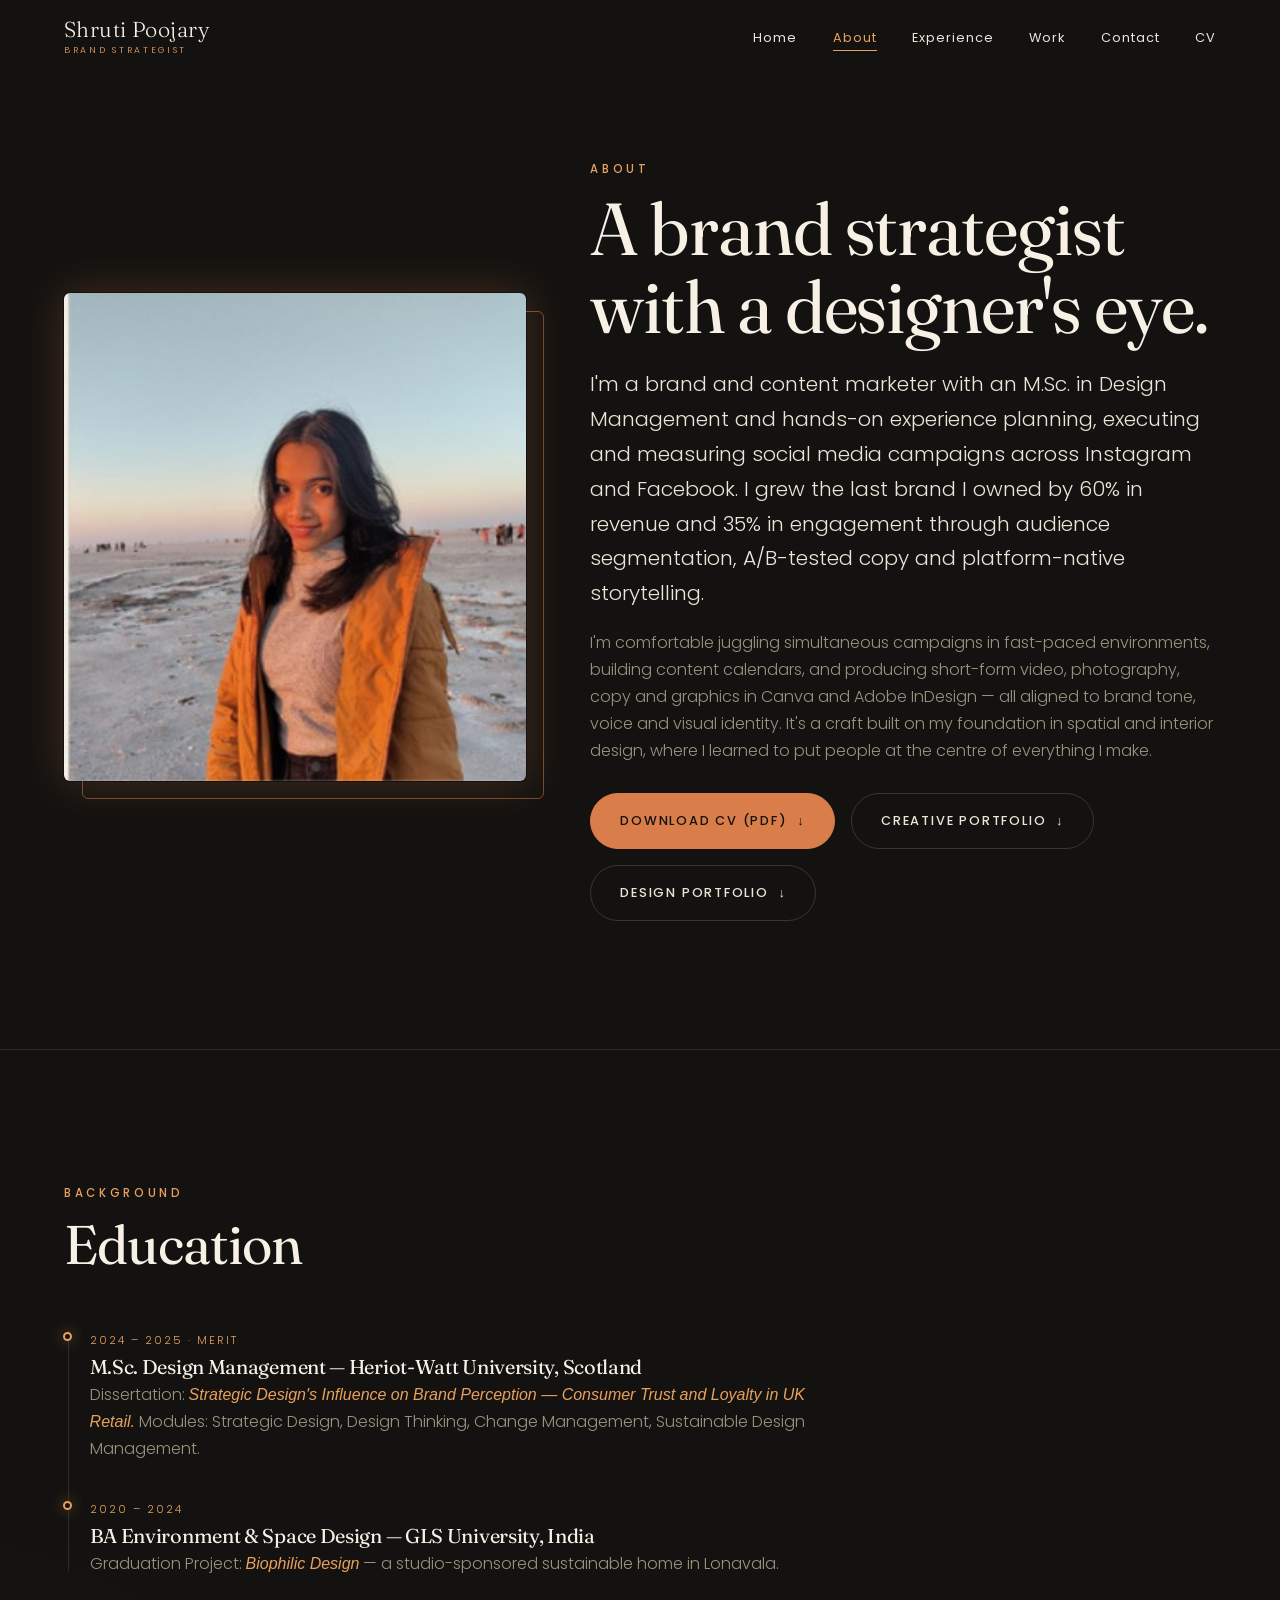
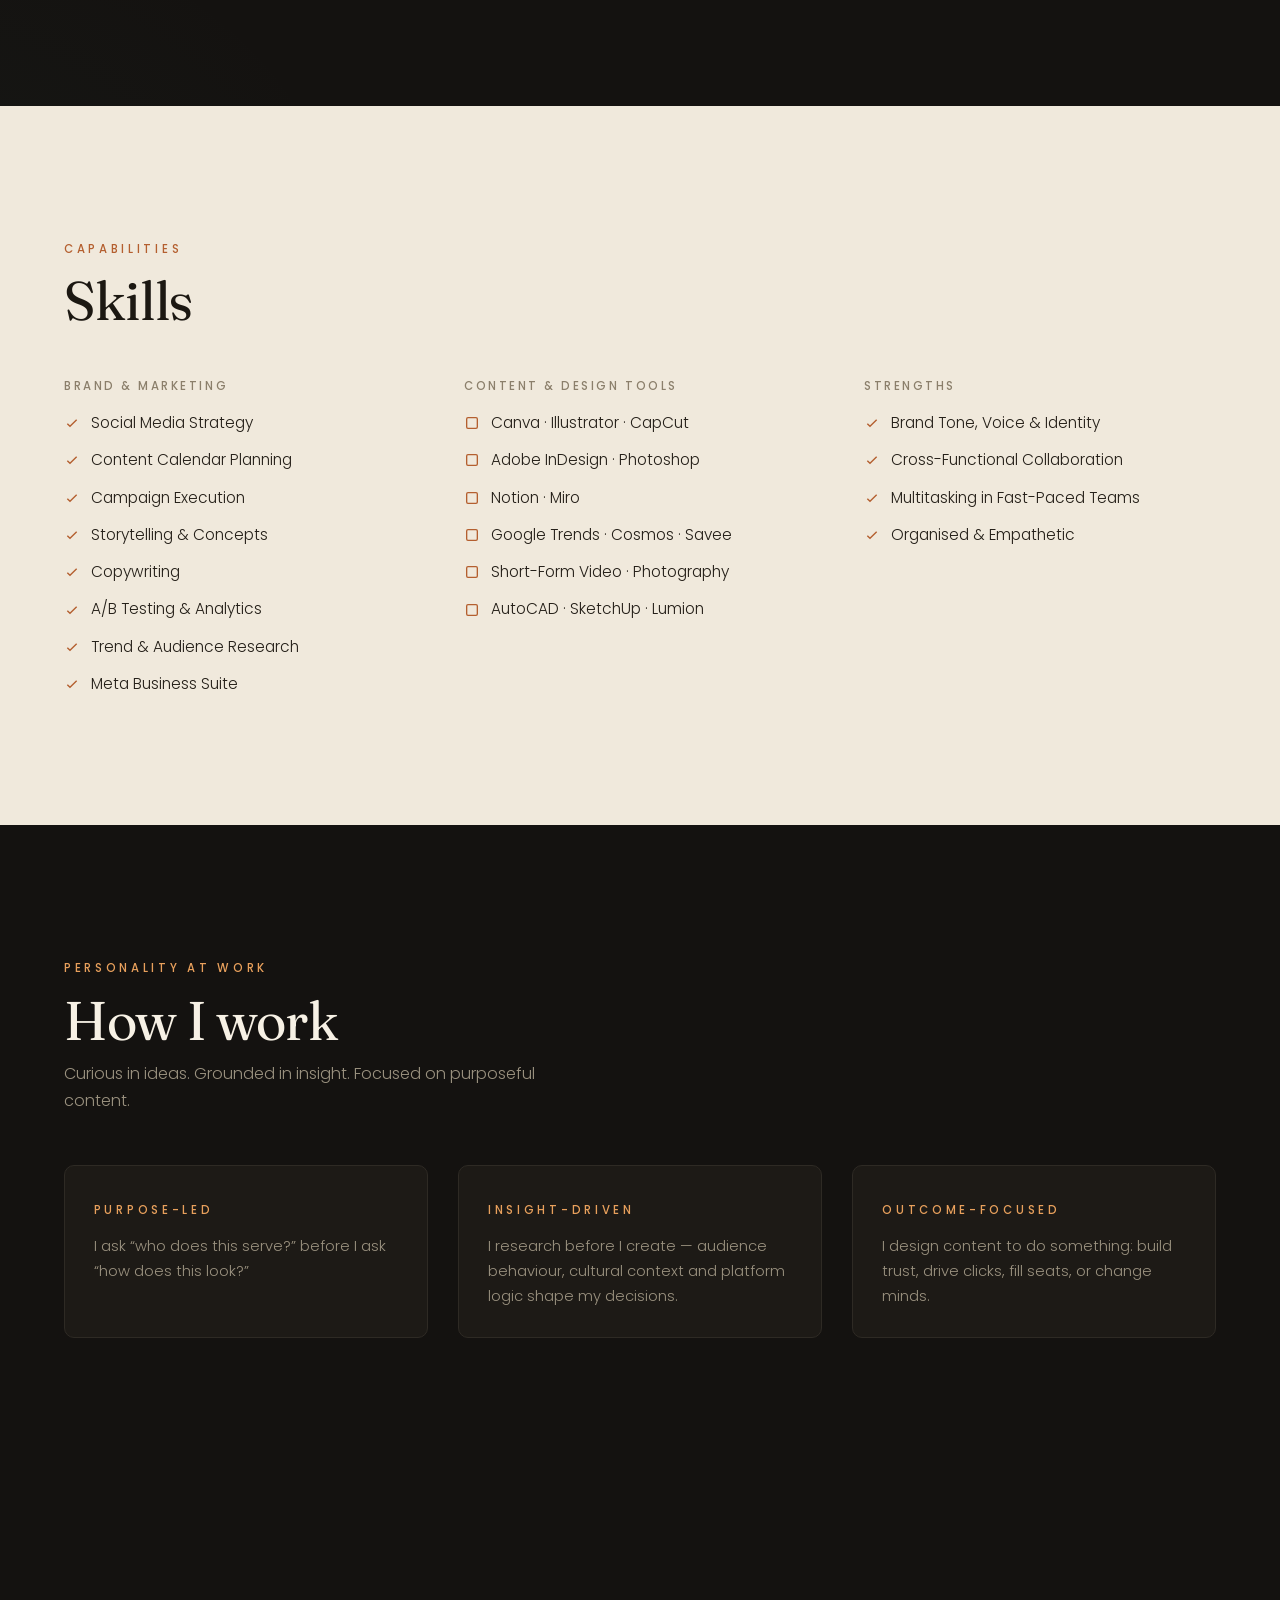
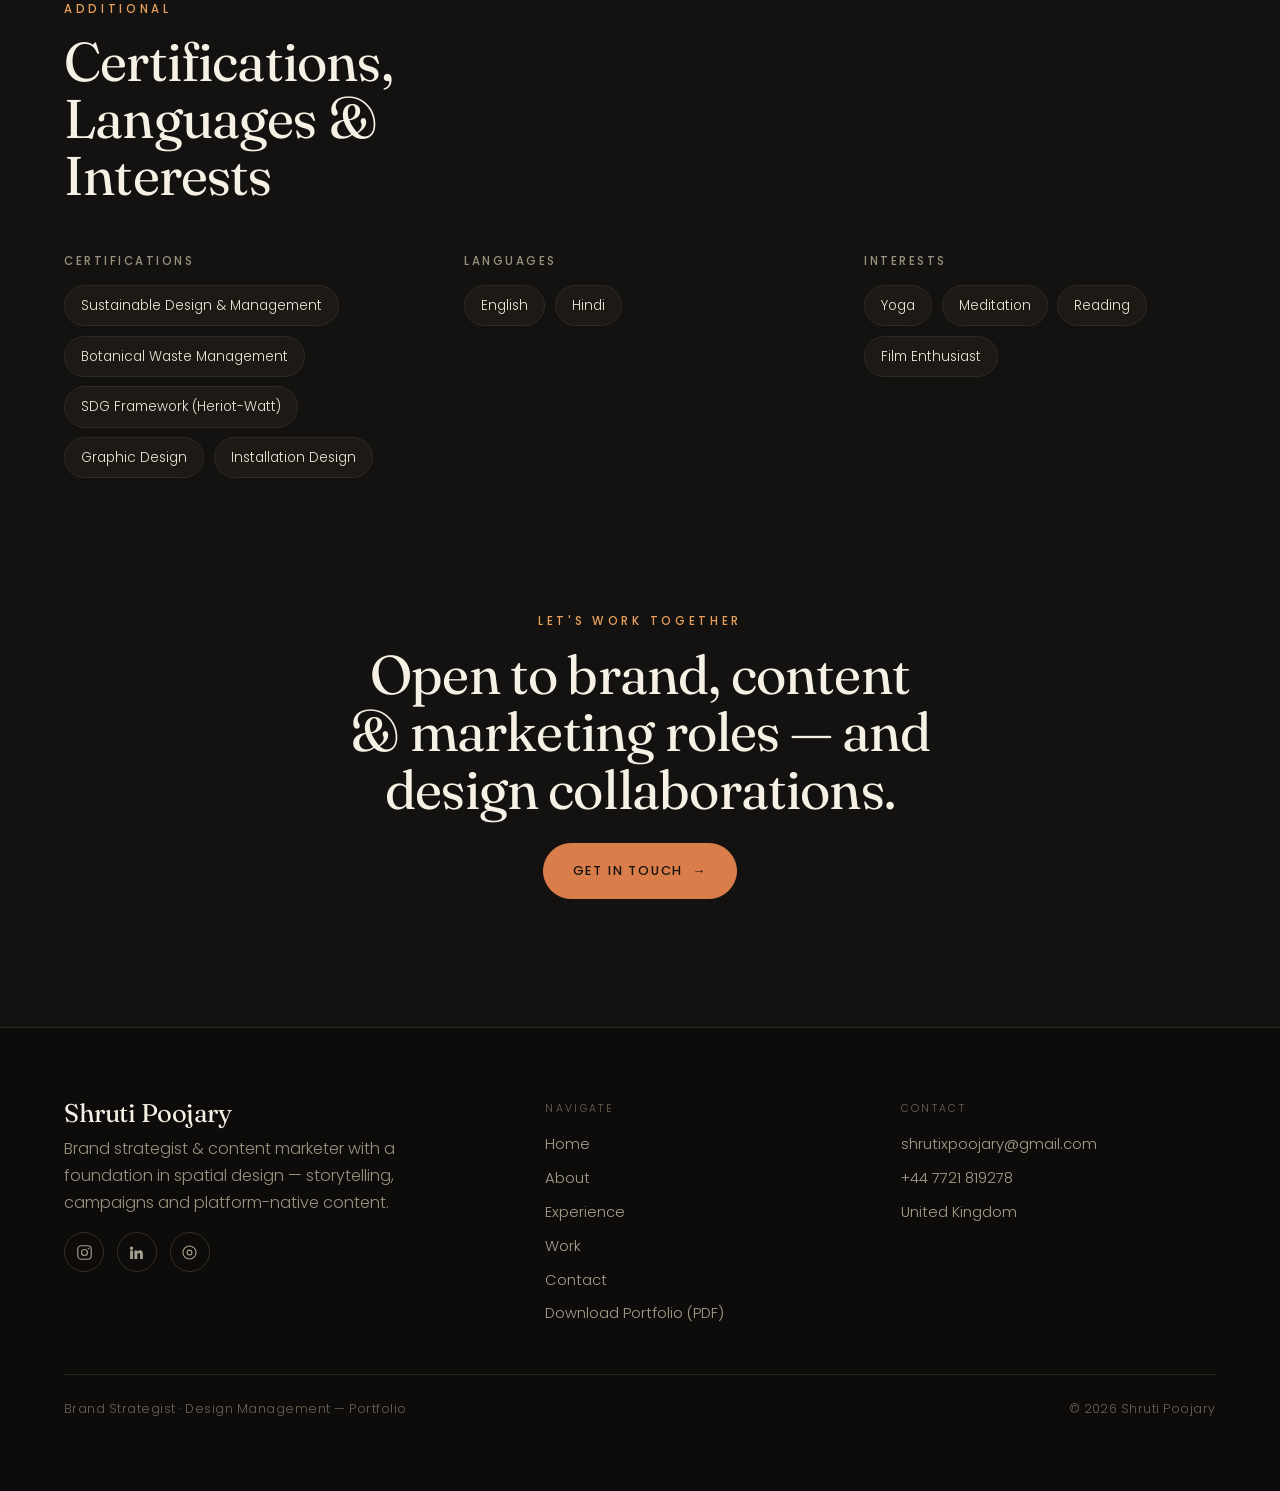
==== commit 618827c3: "Dark editorial revamp + creative portfolio case studies - Complete visual revamp: dark editorial the" ====
--- a/about.html
+++ b/about.html
@@ -40,6 +40,7 @@
           <p style="margin-top:1.1rem;" class="muted">I'm comfortable juggling simultaneous campaigns in fast-paced environments, building content calendars, and producing short-form video, photography, copy and graphics in Canva and Adobe InDesign — all aligned to brand tone, voice and visual identity. It's a craft built on my foundation in spatial and interior design, where I learned to put people at the centre of everything I make.</p>
           <div style="display:flex; gap:1rem; flex-wrap:wrap; margin-top:1.8rem;">
             <a href="assets/Shruti-Poojary-CV.pdf" target="_blank" rel="noopener" class="btn btn--solid">Download CV (PDF) <span class="arr">↓</span></a>
+            <a href="assets/Shruti-Poojary-Creative-Portfolio.pdf" target="_blank" rel="noopener" class="btn btn--ghost">Creative Portfolio <span class="arr">↓</span></a>
             <a href="assets/Shruti-Poojary-Portfolio.pdf" target="_blank" rel="noopener" class="btn btn--ghost">Design Portfolio <span class="arr">↓</span></a>
           </div>
         </div>
@@ -88,11 +89,11 @@
           <div class="reveal d1">
             <h4>Content &amp; Design Tools</h4>
             <ul>
-              <li><svg width="16" height="16" viewBox="0 0 24 24" fill="none" stroke="currentColor" stroke-width="2"><rect x="4" y="4" width="16" height="16" rx="2"/></svg> Adobe InDesign</li>
-              <li><svg width="16" height="16" viewBox="0 0 24 24" fill="none" stroke="currentColor" stroke-width="2"><rect x="4" y="4" width="16" height="16" rx="2"/></svg> Canva</li>
-              <li><svg width="16" height="16" viewBox="0 0 24 24" fill="none" stroke="currentColor" stroke-width="2"><rect x="4" y="4" width="16" height="16" rx="2"/></svg> Adobe Photoshop</li>
-              <li><svg width="16" height="16" viewBox="0 0 24 24" fill="none" stroke="currentColor" stroke-width="2"><rect x="4" y="4" width="16" height="16" rx="2"/></svg> Short-Form Video</li>
-              <li><svg width="16" height="16" viewBox="0 0 24 24" fill="none" stroke="currentColor" stroke-width="2"><rect x="4" y="4" width="16" height="16" rx="2"/></svg> Photography</li>
+              <li><svg width="16" height="16" viewBox="0 0 24 24" fill="none" stroke="currentColor" stroke-width="2"><rect x="4" y="4" width="16" height="16" rx="2"/></svg> Canva · Illustrator · CapCut</li>
+              <li><svg width="16" height="16" viewBox="0 0 24 24" fill="none" stroke="currentColor" stroke-width="2"><rect x="4" y="4" width="16" height="16" rx="2"/></svg> Adobe InDesign · Photoshop</li>
+              <li><svg width="16" height="16" viewBox="0 0 24 24" fill="none" stroke="currentColor" stroke-width="2"><rect x="4" y="4" width="16" height="16" rx="2"/></svg> Notion · Miro</li>
+              <li><svg width="16" height="16" viewBox="0 0 24 24" fill="none" stroke="currentColor" stroke-width="2"><rect x="4" y="4" width="16" height="16" rx="2"/></svg> Google Trends · Cosmos · Savee</li>
+              <li><svg width="16" height="16" viewBox="0 0 24 24" fill="none" stroke="currentColor" stroke-width="2"><rect x="4" y="4" width="16" height="16" rx="2"/></svg> Short-Form Video · Photography</li>
               <li><svg width="16" height="16" viewBox="0 0 24 24" fill="none" stroke="currentColor" stroke-width="2"><rect x="4" y="4" width="16" height="16" rx="2"/></svg> AutoCAD · SketchUp · Lumion</li>
             </ul>
           </div>
@@ -104,6 +105,27 @@
               <li><svg width="16" height="16" viewBox="0 0 24 24" fill="none" stroke="currentColor" stroke-width="2"><path d="M5 13l4 4L19 7"/></svg> Multitasking in Fast-Paced Teams</li>
               <li><svg width="16" height="16" viewBox="0 0 24 24" fill="none" stroke="currentColor" stroke-width="2"><path d="M5 13l4 4L19 7"/></svg> Organised &amp; Empathetic</li>
             </ul>
+          </div>
+        </div>
+      </div>
+    </section>
+
+    <!-- How I work -->
+    <section class="section">
+      <div class="wrap">
+        <div class="sec-head"><div class="titles reveal"><span class="eyebrow">Personality at work</span><h2>How I work</h2><p class="muted" style="margin-top:.7rem;">Curious in ideas. Grounded in insight. Focused on purposeful content.</p></div></div>
+        <div class="proj-grid three" style="grid-template-columns:repeat(auto-fit,minmax(240px,1fr));">
+          <div class="hcard reveal">
+            <span class="eyebrow">Purpose-Led</span>
+            <p class="muted" style="margin-top:.7rem;">I ask “who does this serve?” before I ask “how does this look?”</p>
+          </div>
+          <div class="hcard reveal d1">
+            <span class="eyebrow">Insight-Driven</span>
+            <p class="muted" style="margin-top:.7rem;">I research before I create — audience behaviour, cultural context and platform logic shape my decisions.</p>
+          </div>
+          <div class="hcard reveal d2">
+            <span class="eyebrow">Outcome-Focused</span>
+            <p class="muted" style="margin-top:.7rem;">I design content to do something: build trust, drive clicks, fill seats, or change minds.</p>
           </div>
         </div>
       </div>
--- a/css/styles.css
+++ b/css/styles.css
@@ -1,29 +1,32 @@
 /* ============================================================
-   Shruti Poojary — Portfolio
-   Environment & Space Design / Interior Design
+   Shruti Poojary — Brand Strategist
+   Dark Editorial · v2
    ============================================================ */
 
 /* ---------- Design tokens ---------- */
 :root {
-  --bg:        #f3efe6;   /* cream linen */
-  --bg-soft:   #f9f5ec;   /* lighter card, warmer */
-  --bg-deep:   #1b1813;   /* warm near-black sections */
-  --bg-teal:   #1e3f3a;   /* deep brand teal panel */
-  --ink:       #211e18;   /* primary text, warm */
-  --ink-soft:  #6b655a;   /* muted text */
-  --line:      #e1dacb;   /* hairlines */
-
-  --terracotta: #ad5a32;  /* richer, deeper clay */
-  --teal:       #234b45;  /* deep secondary */
-  --mustard:    #c08f2c;  /* deeper ochre */
+  --bg:        #141210;   /* deep warm ink */
+  --bg-soft:   #1d1a16;   /* elevated card */
+  --bg-deep:   #0d0c0a;   /* recessed panels / footer */
+  --bg-teal:   #16302c;   /* deep teal panel */
+  --cream:     #f0e9dc;   /* inverted panel */
+  --ink:       #ece5d8;   /* primary text (warm bone) */
+  --ink-soft:  #9a917f;   /* muted text */
+  --line:      #2e2a24;   /* hairlines */
+
+  --terracotta: #d97e4a;  /* warm amber-clay accent */
+  --amber:      #e8a05c;  /* glow highlight */
+  --teal:       #3d7a70;
+  --mustard:    #d9a441;
   --accent:     var(--terracotta);
+  --glow:       0 0 40px rgba(217, 126, 74, .25);
 
   --font-display: "Fraunces", Georgia, serif;
   --font-sans:    "Poppins", "Helvetica Neue", Arial, sans-serif;
 
-  --maxw: 1240px;
+  --maxw: 1280px;
   --gutter: clamp(1.25rem, 5vw, 4rem);
-  --radius: 2px;
+  --radius: 3px;
   --ease: cubic-bezier(.22,.61,.36,1);
 }
 
@@ -35,7 +38,10 @@
   font-family: var(--font-sans);
   font-weight: 300;
   color: var(--ink);
-  background: var(--bg);
+  background:
+    radial-gradient(1200px 800px at 85% -10%, rgba(217,126,74,.07), transparent 60%),
+    radial-gradient(900px 700px at -10% 40%, rgba(61,122,112,.06), transparent 55%),
+    var(--bg);
   line-height: 1.7;
   font-size: 16px;
   -webkit-font-smoothing: antialiased;
@@ -45,84 +51,96 @@
 a { color: inherit; text-decoration: none; }
 ul { list-style: none; padding: 0; }
 button { font-family: inherit; cursor: pointer; }
+::selection { background: var(--terracotta); color: #141210; }
 
 /* ---------- Typography ---------- */
-h1, h2, h3, h4 { font-family: var(--font-display); font-weight: 400; line-height: 1.08; letter-spacing: -.01em; }
-.display { font-size: clamp(2.8rem, 8vw, 6.4rem); }
-h1 { font-size: clamp(2.2rem, 5.5vw, 4rem); }
-h2 { font-size: clamp(1.8rem, 4vw, 3rem); }
+h1, h2, h3, h4 { font-family: var(--font-display); font-weight: 400; line-height: 1.05; letter-spacing: -.015em; color: #f7f1e5; }
+.display { font-size: clamp(3.2rem, 10vw, 8rem); font-weight: 500; }
+h1 { font-size: clamp(2.4rem, 6vw, 4.6rem); }
+h2 { font-size: clamp(2rem, 4.5vw, 3.4rem); }
 h3 { font-size: clamp(1.3rem, 2.4vw, 1.9rem); }
 p { color: var(--ink); }
-.lead { font-size: clamp(1.05rem, 1.6vw, 1.3rem); color: var(--ink); font-weight: 300; }
+.lead { font-size: clamp(1.05rem, 1.6vw, 1.3rem); font-weight: 300; }
 
 .eyebrow {
   font-family: var(--font-sans);
-  font-size: .74rem;
+  font-size: .72rem;
   font-weight: 500;
-  letter-spacing: .28em;
+  letter-spacing: .32em;
   text-transform: uppercase;
-  color: var(--accent);
+  color: var(--amber);
 }
 .muted { color: var(--ink-soft); }
+em { color: var(--amber); font-style: italic; }
 
 /* ---------- Layout ---------- */
 .wrap { max-width: var(--maxw); margin-inline: auto; padding-inline: var(--gutter); }
-.section { padding-block: clamp(4rem, 9vw, 8rem); }
+.section { padding-block: clamp(4.5rem, 10vw, 9rem); }
 .section--tight { padding-block: clamp(2.5rem, 5vw, 4rem); }
-.dark { background: var(--bg-deep); color: #efeae0; }
-.dark .muted { color: #a49d8f; }
-.dark h1, .dark h2, .dark h3 { color: #f6f2e9; }
-.dark.teal { background: var(--bg-teal); color: #eaf1ee; }
+.divider { height: 1px; background: var(--line); border: 0; }
+
+/* Inverted cream panel */
+.dark { background: var(--cream); color: #241f18; }
+.dark h1, .dark h2, .dark h3 { color: #1c1812; }
+.dark p { color: #3a332a; }
+.dark .muted { color: #7a6f5e; }
+.dark .eyebrow { color: #b45f2f; }
+.dark em { color: #b45f2f; }
+/* Deep teal panel */
+.dark.teal { background: linear-gradient(135deg, #16302c, #102420); color: #e8efec; }
+.dark.teal h1, .dark.teal h2, .dark.teal h3 { color: #f2f6f4; }
+.dark.teal p { color: #cfdcd8; }
+.dark.teal .muted { color: #93a8a2; }
 .dark.teal .eyebrow { color: var(--mustard); }
-.dark.teal .statline em { color: #e3a86a; }
-.dark.teal .muted { color: #b6c7c2; }
-
-.divider { height: 1px; background: var(--line); border: 0; }
+.dark.teal em { color: #e3a86a; }
 
 /* ---------- Buttons ---------- */
 .btn {
   display: inline-flex; align-items: center; gap: .6rem;
-  font-family: var(--font-sans); font-size: .82rem; font-weight: 500;
-  letter-spacing: .12em; text-transform: uppercase;
-  padding: .95rem 1.7rem; border: 1px solid var(--ink);
-  border-radius: var(--radius); background: transparent; color: var(--ink);
-  transition: background .35s var(--ease), color .35s var(--ease), border-color .35s var(--ease), transform .35s var(--ease);
-}
-.btn:hover { background: var(--ink); color: var(--bg); }
-.btn--solid { background: var(--ink); color: var(--bg); }
-.btn--solid:hover { background: var(--accent); border-color: var(--accent); }
-.btn--ghost { border-color: var(--line); }
+  font-family: var(--font-sans); font-size: .8rem; font-weight: 500;
+  letter-spacing: .14em; text-transform: uppercase;
+  padding: 1rem 1.8rem; border: 1px solid #4a4338;
+  border-radius: 100px; background: transparent; color: var(--ink);
+  transition: all .35s var(--ease);
+}
+.btn:hover { border-color: var(--terracotta); color: var(--amber); box-shadow: var(--glow); transform: translateY(-2px); }
+.btn--solid { background: var(--terracotta); border-color: var(--terracotta); color: #16110c; }
+.btn--solid:hover { background: var(--amber); border-color: var(--amber); color: #16110c; box-shadow: 0 0 50px rgba(232,160,92,.4); }
+.btn--ghost { border-color: #3a352d; }
 .btn .arr { transition: transform .35s var(--ease); }
 .btn:hover .arr { transform: translateX(4px); }
-.dark .btn { border-color: #5d574b; color: #f6f2e9; }
-.dark .btn:hover { background: #f6f2e9; color: var(--bg-deep); }
+.dark .btn { border-color: #b9ac97; color: #241f18; }
+.dark .btn:hover { border-color: #b45f2f; color: #b45f2f; box-shadow: none; }
+.dark.teal .btn { border-color: #4c6b64; color: #e8efec; }
+.dark.teal .btn:hover { border-color: var(--mustard); color: var(--mustard); }
 
 /* ---------- Header / Nav ---------- */
 .site-header {
   position: fixed; inset: 0 0 auto 0; z-index: 100;
-  padding-block: 1.1rem;
+  padding-block: 1.2rem;
   transition: background .4s var(--ease), padding .4s var(--ease), box-shadow .4s var(--ease);
 }
 .site-header.scrolled {
-  background: rgba(244,241,234,.86);
-  backdrop-filter: saturate(140%) blur(14px);
-  padding-block: .65rem;
+  background: rgba(16,14,12,.82);
+  backdrop-filter: saturate(140%) blur(16px);
+  padding-block: .7rem;
   box-shadow: 0 1px 0 var(--line);
 }
 .nav { display: flex; align-items: center; justify-content: space-between; }
 .brand { display: flex; flex-direction: column; line-height: 1; }
-.brand .name { font-family: var(--font-display); font-size: 1.35rem; letter-spacing: .02em; }
-.brand .role { font-size: .58rem; letter-spacing: .26em; text-transform: uppercase; color: var(--ink-soft); margin-top: .28rem; }
-.nav-links { display: flex; align-items: center; gap: 2.1rem; }
+.brand .name { font-family: var(--font-display); font-size: 1.35rem; letter-spacing: .02em; color: #f7f1e5; }
+.brand .role { font-size: .56rem; letter-spacing: .3em; text-transform: uppercase; color: var(--amber); margin-top: .3rem; }
+.nav-links { display: flex; align-items: center; gap: 2.2rem; }
 .nav-links a {
-  font-size: .82rem; letter-spacing: .06em; font-weight: 400; position: relative; padding-block: .2rem;
+  font-size: .8rem; letter-spacing: .08em; font-weight: 400; position: relative; padding-block: .2rem;
+  color: var(--ink);
 }
 .nav-links a::after {
   content: ""; position: absolute; left: 0; bottom: -2px; width: 0; height: 1px;
-  background: var(--accent); transition: width .35s var(--ease);
+  background: var(--amber); transition: width .35s var(--ease);
 }
 .nav-links a:hover::after, .nav-links a.active::after { width: 100%; }
-.nav-links a.active { color: var(--accent); }
+.nav-links a.active { color: var(--amber); }
 
 .nav-toggle { display: none; width: 30px; height: 22px; position: relative; background: none; border: 0; }
 .nav-toggle span { position: absolute; left: 0; width: 100%; height: 2px; background: var(--ink); transition: .35s var(--ease); }
@@ -133,200 +151,241 @@
 body.nav-open .nav-toggle span:nth-child(2) { opacity: 0; }
 body.nav-open .nav-toggle span:nth-child(3) { top: 10px; transform: rotate(-45deg); }
 
-/* ---------- Hero (home) ---------- */
+/* ---------- Hero ---------- */
 .hero { min-height: 100svh; display: flex; align-items: center; position: relative; padding-top: 6rem; }
-.hero-grid { display: grid; grid-template-columns: 1.15fr .85fr; gap: clamp(2rem, 5vw, 5rem); align-items: center; width: 100%; }
-.hero-name { margin: .4rem 0 1.3rem; }
-.hero-sub { font-size: .85rem; letter-spacing: .22em; text-transform: uppercase; color: var(--ink-soft); margin-bottom: 1.6rem; }
-.hero-tagline { font-family: var(--font-display); font-size: clamp(1.3rem, 2.4vw, 2rem); font-weight: 300; font-style: italic; color: var(--ink); max-width: 30ch; margin-bottom: 2.4rem; }
+.hero-grid { display: grid; grid-template-columns: 1.25fr .75fr; gap: clamp(2rem, 5vw, 5rem); align-items: center; width: 100%; }
+.hero-name { margin: .5rem 0 1.4rem; }
+.hero-name .it { font-style: italic; font-weight: 300; color: var(--amber); }
+.hero-sub { font-size: .82rem; letter-spacing: .26em; text-transform: uppercase; color: var(--ink-soft); margin-bottom: 1.6rem; }
+.hero-tagline { font-family: var(--font-display); font-size: clamp(1.25rem, 2.2vw, 1.8rem); font-weight: 300; font-style: italic; color: var(--ink); max-width: 34ch; margin-bottom: 2.6rem; }
 .hero-cta { display: flex; gap: 1rem; flex-wrap: wrap; }
 .hero-media { position: relative; }
-.hero-media img { width: 100%; border-radius: var(--radius); }
+.hero-media img { width: 100%; border-radius: 6px; filter: saturate(1.05); }
 .hero-media .frame { position: relative; }
-.hero-media .frame::after { content: ""; position: absolute; inset: 14px -14px -14px 14px; border: 1px solid var(--accent); border-radius: var(--radius); z-index: -1; }
-
-.scroll-cue { position: absolute; left: var(--gutter); bottom: 2rem; font-size: .68rem; letter-spacing: .25em; text-transform: uppercase; color: var(--ink-soft); display: flex; align-items: center; gap: .7rem; }
-.scroll-cue .ln { width: 46px; height: 1px; background: var(--ink-soft); transform-origin: left; animation: cue 2.4s var(--ease) infinite; }
+.hero-media .frame::before { content: ""; position: absolute; inset: -1px; border-radius: 6px; box-shadow: var(--glow); z-index: -1; }
+.hero-media .frame::after { content: ""; position: absolute; inset: 16px -16px -16px 16px; border: 1px solid rgba(217,126,74,.5); border-radius: 6px; z-index: -1; }
+
+.scroll-cue { position: absolute; left: var(--gutter); bottom: 2rem; font-size: .66rem; letter-spacing: .28em; text-transform: uppercase; color: var(--ink-soft); display: flex; align-items: center; gap: .7rem; }
+.scroll-cue .ln { width: 46px; height: 1px; background: var(--terracotta); transform-origin: left; animation: cue 2.4s var(--ease) infinite; }
 @keyframes cue { 0%,100%{transform:scaleX(.4);opacity:.5} 50%{transform:scaleX(1);opacity:1} }
 
-/* ---------- Section heading block ---------- */
-.sec-head { display: flex; align-items: flex-end; justify-content: space-between; gap: 2rem; margin-bottom: clamp(2rem, 4vw, 3.4rem); flex-wrap: wrap; }
-.sec-head .titles { max-width: 46ch; }
+/* ---------- Marquee ---------- */
+.marquee { overflow: hidden; border-block: 1px solid var(--line); padding-block: 1.1rem; background: rgba(255,255,255,.015); }
+.marquee-track { display: flex; gap: 3rem; width: max-content; animation: marquee 28s linear infinite; }
+.marquee:hover .marquee-track { animation-play-state: paused; }
+.marquee span { font-family: var(--font-display); font-size: clamp(1rem, 1.8vw, 1.4rem); font-style: italic; white-space: nowrap; color: var(--ink-soft); }
+.marquee span b { font-weight: 400; color: var(--amber); font-style: normal; }
+@keyframes marquee { to { transform: translateX(-50%); } }
+
+/* ---------- Section heading ---------- */
+.sec-head { display: flex; align-items: flex-end; justify-content: space-between; gap: 2rem; margin-bottom: clamp(2.2rem, 4vw, 3.6rem); flex-wrap: wrap; }
+.sec-head .titles { max-width: 52ch; }
 .sec-head h2 { margin-top: .7rem; }
-
-/* ---------- Intro split ---------- */
+.sec-num { font-family: var(--font-display); font-size: .95rem; color: var(--terracotta); letter-spacing: .1em; }
+
+/* ---------- Intro ---------- */
 .intro-grid { display: grid; grid-template-columns: 1fr 1fr; gap: clamp(2rem, 5vw, 5rem); align-items: center; }
-.statline { font-family: var(--font-display); font-size: clamp(1.5rem, 3vw, 2.3rem); font-weight: 300; line-height: 1.35; }
-.statline em { font-style: italic; color: var(--accent); }
-
-/* ---------- Project cards grid ---------- */
+.statline { font-family: var(--font-display); font-size: clamp(1.6rem, 3.2vw, 2.6rem); font-weight: 300; line-height: 1.3; color: #f2ebdd; }
+.statline em { font-style: italic; color: var(--amber); }
+.dark .statline { color: #241f18; }
+.dark.teal .statline { color: #eef4f1; }
+
+/* ---------- Stats band ---------- */
+.stats { display: grid; grid-template-columns: repeat(4, 1fr); gap: clamp(1rem,2vw,1.6rem); }
+.stat { padding: 2rem 1.6rem; background: var(--bg-soft); border: 1px solid var(--line); border-radius: 10px; position: relative; overflow: hidden; transition: border-color .4s var(--ease), box-shadow .4s var(--ease), transform .4s var(--ease); }
+.stat:hover { border-color: rgba(217,126,74,.55); box-shadow: var(--glow); transform: translateY(-4px); }
+.stat .num { font-family: var(--font-display); font-size: clamp(2.8rem,5.5vw,4rem); line-height: 1; color: var(--amber); }
+.stat .lbl2 { margin-top: .7rem; font-size: .85rem; color: var(--ink-soft); }
+
+/* ---------- Cards (experience highlights etc.) ---------- */
+.hcard { background: var(--bg-soft); border: 1px solid var(--line); border-radius: 10px; padding: 1.8rem; transition: border-color .4s var(--ease), box-shadow .4s var(--ease), transform .4s var(--ease); }
+.hcard:hover { border-color: rgba(217,126,74,.55); box-shadow: var(--glow); transform: translateY(-4px); }
+.hcard h3 { margin: .55rem 0 .35rem; font-size: 1.25rem; }
+.hcard p { font-size: .92rem; }
+
+/* ---------- Project cards ---------- */
 .proj-grid { display: grid; grid-template-columns: repeat(2, 1fr); gap: clamp(1.1rem, 2.4vw, 2rem); }
 .proj-grid.three { grid-template-columns: repeat(3, 1fr); }
-.pcard { position: relative; display: block; overflow: hidden; border-radius: var(--radius); background: var(--bg-deep); }
+.proj-grid.compact { grid-template-columns: repeat(4, 1fr); gap: clamp(.8rem,1.6vw,1.2rem); }
+.proj-grid.compact .ph { aspect-ratio: 1 / 1; }
+.proj-grid.compact .pttl { font-size: clamp(1.05rem,1.6vw,1.25rem); margin: .25rem 0 0; }
+.proj-grid.compact .cat { font-size: .62rem; }
+.proj-grid.compact .pdesc, .proj-grid.compact .tag { display: none; }
+
+.pcard { position: relative; display: block; overflow: hidden; border-radius: 10px; background: var(--bg-deep); border: 1px solid var(--line); transition: border-color .45s var(--ease), box-shadow .45s var(--ease), transform .45s var(--ease); }
+.pcard:hover { border-color: rgba(217,126,74,.55); box-shadow: var(--glow); transform: translateY(-4px); }
 .pcard .ph { position: relative; aspect-ratio: 4/3; overflow: hidden; }
-.pcard.tall .ph { aspect-ratio: 3/4; }
-.pcard img { width: 100%; height: 100%; object-fit: cover; transition: transform .9s var(--ease), filter .6s var(--ease); }
-.pcard::after { content:""; position:absolute; inset:0; background: linear-gradient(to top, rgba(20,19,16,.78) 0%, rgba(20,19,16,.12) 48%, transparent 75%); opacity:.92; transition: opacity .5s var(--ease); }
+.pcard img { width: 100%; height: 100%; object-fit: cover; transition: transform .9s var(--ease); }
+.pcard::after { content:""; position:absolute; inset:0; background: linear-gradient(to top, rgba(10,9,7,.85) 0%, rgba(10,9,7,.15) 48%, transparent 75%); pointer-events:none; }
 .pcard:hover img { transform: scale(1.06); }
-.pcard .meta { position: absolute; left: 0; bottom: 0; z-index: 2; padding: clamp(1.1rem,2vw,1.7rem); color: #f6f2e9; width: 100%; }
-.pcard .cat { font-size: .68rem; letter-spacing: .22em; text-transform: uppercase; color: var(--mustard); }
-.pcard .pttl { font-family: var(--font-display); font-size: clamp(1.3rem, 2.2vw, 1.9rem); margin: .35rem 0 .15rem; }
-.pcard .pdesc { font-size: .86rem; color: #d9d3c6; max-width: 38ch; opacity: 0; max-height: 0; transition: opacity .45s var(--ease), max-height .45s var(--ease), margin .45s var(--ease); }
+.pcard .meta { position: absolute; left: 0; bottom: 0; z-index: 2; padding: clamp(1.1rem,2vw,1.7rem); width: 100%; }
+.pcard .cat { font-size: .66rem; letter-spacing: .24em; text-transform: uppercase; color: var(--mustard); }
+.pcard .pttl { font-family: var(--font-display); font-size: clamp(1.3rem, 2.2vw, 1.9rem); margin: .35rem 0 .15rem; color: #f7f1e5; }
+.pcard .pdesc { font-size: .86rem; color: #b9b0a0; max-width: 40ch; opacity: 0; max-height: 0; transition: all .45s var(--ease); }
 .pcard:hover .pdesc { opacity: 1; max-height: 80px; margin-top: .5rem; }
-.pcard .tag { position: absolute; top: 1rem; right: 1rem; z-index: 2; font-size: .64rem; letter-spacing: .14em; text-transform: uppercase; padding: .35rem .7rem; border: 1px solid rgba(246,242,233,.5); border-radius: 100px; color: #f6f2e9; backdrop-filter: blur(4px); }
-
-/* ---------- Project hero (detail page) ---------- */
-.proj-hero { position: relative; min-height: 78svh; display: flex; align-items: flex-end; color: #f6f2e9; overflow: hidden; }
+.pcard .tag { position: absolute; top: 1rem; right: 1rem; z-index: 2; font-size: .62rem; letter-spacing: .14em; text-transform: uppercase; padding: .35rem .75rem; border: 1px solid rgba(240,233,220,.35); border-radius: 100px; color: #f0e9dc; backdrop-filter: blur(4px); }
+
+/* ---------- Project hero (detail pages) ---------- */
+.proj-hero { position: relative; min-height: 80svh; display: flex; align-items: flex-end; overflow: hidden; }
 .proj-hero img { position: absolute; inset: 0; width: 100%; height: 100%; object-fit: cover; z-index: -2; }
-.proj-hero::after { content:""; position:absolute; inset:0; z-index:-1; background: linear-gradient(to top, rgba(18,17,14,.82), rgba(18,17,14,.25) 55%, rgba(18,17,14,.45)); }
+.proj-hero::after { content:""; position:absolute; inset:0; z-index:-1; background: linear-gradient(to top, rgba(14,12,10,.95), rgba(14,12,10,.3) 55%, rgba(14,12,10,.55)); }
 .proj-hero .wrap { padding-bottom: clamp(2.5rem, 5vw, 4.5rem); padding-top: 8rem; width: 100%; }
-.proj-hero .num { font-family: var(--font-display); font-size: clamp(3rem,9vw,7rem); line-height: 1; opacity: .35; }
-.proj-hero h1 { color: #fff; margin: .2rem 0 .6rem; }
-.proj-hero .ptype { font-size: .82rem; letter-spacing: .2em; text-transform: uppercase; color: var(--mustard); }
-
-/* ---------- Project meta bar ---------- */
-.metabar { display: grid; grid-template-columns: repeat(4, 1fr); gap: 1.5rem; padding-block: 2rem; border-bottom: 1px solid var(--line); }
-.metabar .m .k { font-size: .68rem; letter-spacing: .18em; text-transform: uppercase; color: var(--ink-soft); margin-bottom: .35rem; }
-.metabar .m .v { font-family: var(--font-display); font-size: 1.2rem; }
-
-/* ---------- Content layout ---------- */
+.proj-hero .num { font-family: var(--font-display); font-size: clamp(3rem,9vw,7rem); line-height: 1; color: rgba(232,160,92,.3); }
+.proj-hero h1 { color: #fdf9f0; margin: .2rem 0 .6rem; }
+.proj-hero .ptype { font-size: .8rem; letter-spacing: .22em; text-transform: uppercase; color: var(--mustard); }
+
+/* ---------- Meta bar ---------- */
+.metabar { display: grid; grid-template-columns: repeat(4, 1fr); gap: 1.5rem; padding-block: 2.2rem; border-bottom: 1px solid var(--line); }
+.metabar .m .k { font-size: .66rem; letter-spacing: .2em; text-transform: uppercase; color: var(--ink-soft); margin-bottom: .35rem; }
+.metabar .m .v { font-family: var(--font-display); font-size: 1.2rem; color: #f2ebdd; }
+
+/* ---------- Content blocks ---------- */
 .content-grid { display: grid; grid-template-columns: 1fr; gap: clamp(2rem,5vw,4rem); }
 .block { margin-bottom: clamp(2.5rem, 5vw, 4rem); }
 .block:last-child { margin-bottom: 0; }
 .block .eyebrow { display: block; margin-bottom: .9rem; }
 .block h3 { margin-bottom: .8rem; }
 .block p + p { margin-top: 1rem; }
-.pull { font-family: var(--font-display); font-style: italic; font-size: clamp(1.3rem, 2.6vw, 2rem); font-weight: 300; line-height: 1.4; padding-left: 1.4rem; border-left: 2px solid var(--accent); color: var(--ink); }
-
-/* steps / process */
+.pull { font-family: var(--font-display); font-style: italic; font-size: clamp(1.3rem, 2.6vw, 2rem); font-weight: 300; line-height: 1.4; padding-left: 1.4rem; border-left: 2px solid var(--terracotta); color: #f2ebdd; }
+
 .steps { counter-reset: s; display: grid; gap: 1rem; }
-.steps li { counter-increment: s; position: relative; padding: 1.1rem 1.2rem 1.1rem 3.4rem; background: var(--bg-soft); border: 1px solid var(--line); border-radius: var(--radius); }
-.steps li::before { content: counter(s,decimal-leading-zero); position: absolute; left: 1.1rem; top: 1rem; font-family: var(--font-display); color: var(--accent); font-size: 1rem; }
-
-/* spec table */
+.steps li { counter-increment: s; position: relative; padding: 1.1rem 1.2rem 1.1rem 3.4rem; background: var(--bg-soft); border: 1px solid var(--line); border-radius: 8px; }
+.steps li::before { content: counter(s,decimal-leading-zero); position: absolute; left: 1.1rem; top: 1rem; font-family: var(--font-display); color: var(--amber); font-size: 1rem; }
+
 .spec { width: 100%; border-collapse: collapse; font-size: .92rem; }
 .spec th, .spec td { text-align: left; padding: .85rem 1rem; border-bottom: 1px solid var(--line); }
-.spec th { font-family: var(--font-sans); font-weight: 500; font-size: .7rem; letter-spacing: .14em; text-transform: uppercase; color: var(--ink-soft); }
+.spec th { font-weight: 500; font-size: .68rem; letter-spacing: .16em; text-transform: uppercase; color: var(--ink-soft); }
 .spec td { font-weight: 300; }
-.spec tr:hover td { background: var(--bg-soft); }
-
-/* fact chips */
+.spec tr:hover td { background: rgba(255,255,255,.025); }
+
 .facts { display: flex; flex-wrap: wrap; gap: .7rem; }
-.facts .chip { font-size: .8rem; padding: .5rem .95rem; background: var(--bg-soft); border: 1px solid var(--line); border-radius: 100px; }
-.facts .chip b { font-weight: 500; }
-
-/* explorations cards */
+.facts .chip { font-size: .8rem; padding: .5rem 1rem; background: var(--bg-soft); border: 1px solid var(--line); border-radius: 100px; color: var(--ink); }
+.facts .chip b { font-weight: 500; color: var(--amber); }
+
 .explore { display: grid; grid-template-columns: repeat(2,1fr); gap: 1rem; }
-.explore .card { background: var(--bg-soft); border: 1px solid var(--line); border-radius: var(--radius); padding: 1.4rem; }
-.explore .card h4 { font-family: var(--font-display); font-size: 1.15rem; margin-bottom: .6rem; }
+.explore .card { background: var(--bg-soft); border: 1px solid var(--line); border-radius: 8px; padding: 1.4rem; }
+.explore .card h4 { font-size: 1.15rem; margin-bottom: .6rem; }
 .explore .card .row { font-size: .85rem; margin-top: .5rem; }
-.explore .card .row span { color: var(--ink-soft); display: block; font-size: .7rem; letter-spacing: .12em; text-transform: uppercase; }
+.explore .card .row span { color: var(--ink-soft); display: block; font-size: .68rem; letter-spacing: .14em; text-transform: uppercase; }
 
 /* ---------- Experience ---------- */
-.exp-list-wrap { max-width: 920px; }
-.exp-item { padding: 2.2rem 0; border-top: 1px solid var(--line); }
+.exp-list-wrap { max-width: 940px; }
+.exp-item { padding: 2.4rem 0; border-top: 1px solid var(--line); }
 .exp-item:first-child { border-top: 0; }
 .exp-head { display: flex; align-items: baseline; justify-content: space-between; gap: 1.5rem; flex-wrap: wrap; margin-bottom: 1.1rem; }
-.exp-head h3 { font-family: var(--font-display); font-size: clamp(1.3rem,2.4vw,1.7rem); }
-.exp-co { color: var(--accent); font-size: .92rem; margin-top: .25rem; font-weight: 400; }
-.exp-date { font-size: .72rem; letter-spacing: .14em; text-transform: uppercase; color: var(--ink-soft); white-space: nowrap; padding-top: .3rem; }
+.exp-head h3 { font-size: clamp(1.35rem,2.4vw,1.8rem); }
+.exp-co { color: var(--amber); font-size: .92rem; margin-top: .3rem; font-weight: 400; }
+.exp-date { font-size: .7rem; letter-spacing: .16em; text-transform: uppercase; color: var(--ink-soft); white-space: nowrap; padding-top: .3rem; }
 .exp-bullets { display: grid; gap: .8rem; }
-.exp-bullets li { position: relative; padding-left: 1.5rem; color: var(--ink); font-size: .98rem; }
-.exp-bullets li::before { content: ""; position: absolute; left: 0; top: .62em; width: 7px; height: 7px; border-radius: 50%; background: var(--accent); }
-.exp-bullets li b { font-weight: 500; color: var(--accent); }
+.exp-bullets li { position: relative; padding-left: 1.5rem; font-size: .98rem; }
+.exp-bullets li::before { content: ""; position: absolute; left: 0; top: .62em; width: 7px; height: 7px; border-radius: 50%; background: var(--terracotta); box-shadow: 0 0 12px rgba(217,126,74,.6); }
+.exp-bullets li b { font-weight: 500; color: var(--amber); }
 
 /* ---------- Gallery + lightbox ---------- */
 .gallery { display: grid; grid-template-columns: repeat(12, 1fr); gap: clamp(.7rem,1.4vw,1.1rem); }
-.gallery figure { position: relative; overflow: hidden; border-radius: var(--radius); background: var(--bg-soft); cursor: zoom-in; grid-column: span 6; }
+.gallery figure { position: relative; overflow: hidden; border-radius: 8px; background: var(--bg-soft); border: 1px solid var(--line); cursor: zoom-in; grid-column: span 6; transition: border-color .4s var(--ease), box-shadow .4s var(--ease); }
+.gallery figure:hover { border-color: rgba(217,126,74,.5); box-shadow: var(--glow); }
 .gallery figure.wide { grid-column: span 8; }
 .gallery figure.full { grid-column: span 12; }
 .gallery figure.third { grid-column: span 4; }
 .gallery img { width: 100%; height: 100%; object-fit: cover; transition: transform .8s var(--ease); }
 .gallery figure:hover img { transform: scale(1.04); }
-.gallery figcaption { position: absolute; left: 0; bottom: 0; padding: .7rem .9rem; font-size: .72rem; letter-spacing: .04em; color: #f6f2e9; background: linear-gradient(transparent, rgba(20,19,16,.7)); width: 100%; opacity: 0; transition: opacity .4s var(--ease); }
+.gallery figcaption { position: absolute; left: 0; bottom: 0; padding: .7rem .9rem; font-size: .72rem; letter-spacing: .04em; color: #f0e9dc; background: linear-gradient(transparent, rgba(10,9,7,.8)); width: 100%; opacity: 0; transition: opacity .4s var(--ease); }
 .gallery figure:hover figcaption { opacity: 1; }
 
-.lightbox { position: fixed; inset: 0; z-index: 200; background: rgba(16,15,12,.94); display: flex; align-items: center; justify-content: center; padding: 4vw; opacity: 0; pointer-events: none; transition: opacity .35s var(--ease); }
+.lightbox { position: fixed; inset: 0; z-index: 200; background: rgba(8,7,5,.96); display: flex; align-items: center; justify-content: center; padding: 4vw; opacity: 0; pointer-events: none; transition: opacity .35s var(--ease); }
 .lightbox.open { opacity: 1; pointer-events: auto; }
-.lightbox img { max-width: 100%; max-height: 88vh; border-radius: var(--radius); box-shadow: 0 20px 60px rgba(0,0,0,.5); }
-.lightbox .lb-close, .lightbox .lb-nav { position: absolute; background: none; border: 1px solid rgba(246,242,233,.4); color: #f6f2e9; border-radius: 100px; transition: background .3s var(--ease); }
+.lightbox img { max-width: 100%; max-height: 88vh; border-radius: 6px; box-shadow: 0 20px 80px rgba(0,0,0,.7); }
+.lightbox .lb-close, .lightbox .lb-nav { position: absolute; background: none; border: 1px solid rgba(240,233,220,.35); color: #f0e9dc; border-radius: 100px; transition: all .3s var(--ease); }
 .lightbox .lb-close { top: 4vw; right: 4vw; width: 46px; height: 46px; font-size: 1.3rem; }
 .lightbox .lb-nav { top: 50%; transform: translateY(-50%); width: 52px; height: 52px; font-size: 1.4rem; }
 .lightbox .lb-prev { left: 3vw; } .lightbox .lb-next { right: 3vw; }
-.lightbox button:hover { background: rgba(246,242,233,.18); }
-.lb-count { position: absolute; bottom: 4vw; left: 50%; transform: translateX(-50%); color: #cfc8ba; font-size: .8rem; letter-spacing: .1em; }
+.lightbox button:hover { border-color: var(--amber); color: var(--amber); box-shadow: var(--glow); }
+.lb-count { position: absolute; bottom: 4vw; left: 50%; transform: translateX(-50%); color: #9a917f; font-size: .8rem; letter-spacing: .1em; }
 
 /* ---------- About ---------- */
-.about-hero { display: grid; grid-template-columns: .9fr 1.1fr; gap: clamp(2rem,5vw,4.5rem); align-items: center; }
+.about-hero { display: grid; grid-template-columns: .85fr 1.15fr; gap: clamp(2rem,5vw,4.5rem); align-items: center; }
 .about-hero .portrait { position: relative; }
-.about-hero .portrait img { width: 100%; border-radius: var(--radius); }
-.about-hero .portrait::after { content:""; position:absolute; inset: 18px -18px -18px 18px; border:1px solid var(--accent); z-index:-1; border-radius: var(--radius); }
+.about-hero .portrait img { width: 100%; border-radius: 6px; }
+.about-hero .portrait::before { content:""; position:absolute; inset:-1px; border-radius:6px; box-shadow: var(--glow); z-index:-1; }
+.about-hero .portrait::after { content:""; position:absolute; inset: 18px -18px -18px 18px; border:1px solid rgba(217,126,74,.5); z-index:-1; border-radius: 6px; }
 
 .timeline { position: relative; padding-left: 1.6rem; }
 .timeline::before { content:""; position:absolute; left:4px; top:.4rem; bottom:.4rem; width:1px; background: var(--line); }
-.timeline li { position: relative; padding-bottom: 1.8rem; }
+.timeline li { position: relative; padding-bottom: 2rem; }
 .timeline li:last-child { padding-bottom: 0; }
-.timeline li::before { content:""; position:absolute; left:-1.6rem; top:.45rem; width:9px; height:9px; border-radius:50%; background: var(--bg); border:2px solid var(--accent); transform: translateX(-1px); }
-.timeline .yr { font-size:.72rem; letter-spacing:.16em; text-transform:uppercase; color: var(--accent); }
-.timeline h4 { font-family: var(--font-display); font-size:1.2rem; margin:.2rem 0; }
+.timeline li::before { content:""; position:absolute; left:-1.6rem; top:.45rem; width:9px; height:9px; border-radius:50%; background: var(--bg); border:2px solid var(--amber); transform: translateX(-1px); box-shadow: 0 0 14px rgba(232,160,92,.5); }
+.timeline .yr { font-size:.7rem; letter-spacing:.18em; text-transform:uppercase; color: var(--amber); }
+.timeline h4 { font-size:1.25rem; margin:.25rem 0; }
 
 .skill-cols { display: grid; grid-template-columns: repeat(3,1fr); gap: clamp(1.6rem,4vw,3rem); }
-.skill-cols h4 { font-family: var(--font-sans); font-weight:500; font-size:.74rem; letter-spacing:.2em; text-transform:uppercase; color: var(--ink-soft); margin-bottom:1.1rem; }
+.skill-cols h4 { font-family: var(--font-sans); font-weight:500; font-size:.72rem; letter-spacing:.22em; text-transform:uppercase; color: var(--ink-soft); margin-bottom:1.1rem; }
+.dark .skill-cols h4 { color: #8b7f6b; }
 .skill-cols ul { display:flex; flex-direction:column; gap:.7rem; }
 .skill-cols li { display:flex; align-items:center; gap:.7rem; font-size:.96rem; }
-.skill-cols li svg { flex:0 0 auto; color: var(--accent); }
+.skill-cols li svg { flex:0 0 auto; color: var(--terracotta); }
+.dark .skill-cols li svg { color:#b45f2f; }
 .badges { display:flex; flex-wrap:wrap; gap:.6rem; }
 .badges span { font-size:.85rem; padding:.5rem 1rem; border:1px solid var(--line); border-radius:100px; background: var(--bg-soft); }
+.dark .badges span { border-color:#d3c6ad; background:#e7ddca; color:#3a332a; }
 
 /* ---------- Contact ---------- */
 .contact-grid { display:grid; grid-template-columns: 1fr 1fr; gap: clamp(2rem,5vw,4.5rem); }
-.cinfo .row { padding-block: 1.1rem; border-bottom: 1px solid var(--line); }
+.cinfo .row { padding-block: 1.15rem; border-bottom: 1px solid var(--line); }
 .cinfo .row:first-child { border-top: 1px solid var(--line); }
-.cinfo .k { font-size:.68rem; letter-spacing:.18em; text-transform:uppercase; color: var(--ink-soft); }
-.cinfo .v { font-family: var(--font-display); font-size:1.25rem; margin-top:.2rem; }
-.cinfo .v a:hover { color: var(--accent); }
+.cinfo .k { font-size:.66rem; letter-spacing:.2em; text-transform:uppercase; color: var(--ink-soft); }
+.cinfo .v { font-family: var(--font-display); font-size:1.25rem; margin-top:.2rem; color:#f2ebdd; }
+.cinfo .v a { transition: color .3s var(--ease); }
+.cinfo .v a:hover { color: var(--amber); }
 .form { display:grid; gap:1.1rem; }
 .field { display:flex; flex-direction:column; gap:.4rem; }
-.field label { font-size:.7rem; letter-spacing:.16em; text-transform:uppercase; color: var(--ink-soft); }
-.field input, .field textarea { font-family: var(--font-sans); font-weight:300; font-size:.98rem; padding:.85rem 1rem; background: var(--bg-soft); border:1px solid var(--line); border-radius: var(--radius); color: var(--ink); transition: border-color .3s var(--ease); }
-.field input:focus, .field textarea:focus { outline:none; border-color: var(--accent); }
+.field label { font-size:.68rem; letter-spacing:.18em; text-transform:uppercase; color: var(--ink-soft); }
+.field input, .field textarea { font-family: var(--font-sans); font-weight:300; font-size:.98rem; padding:.9rem 1.1rem; background: var(--bg-soft); border:1px solid var(--line); border-radius:8px; color: var(--ink); transition: border-color .3s var(--ease), box-shadow .3s var(--ease); }
+.field input:focus, .field textarea:focus { outline:none; border-color: var(--terracotta); box-shadow: var(--glow); }
 .field textarea { resize: vertical; min-height: 130px; }
 .form-note { font-size:.85rem; color: var(--ink-soft); }
 
 /* ---------- Footer ---------- */
-.site-footer { background: var(--bg-deep); color:#cfc8ba; padding-block: clamp(3rem,6vw,4.5rem); }
+.site-footer { background: var(--bg-deep); color:#a89e8c; padding-block: clamp(3rem,6vw,4.5rem); border-top: 1px solid var(--line); }
 .footer-grid { display:grid; grid-template-columns: 1.4fr 1fr 1fr; gap:2.5rem; }
-.site-footer h4 { font-family: var(--font-display); color:#f6f2e9; font-size:1.6rem; margin-bottom:.5rem; }
-.site-footer a:hover { color: var(--mustard); }
-.foot-col .lbl { font-size:.68rem; letter-spacing:.2em; text-transform:uppercase; color:#8c8678; margin-bottom:.9rem; }
+.site-footer h4 { font-size:1.6rem; margin-bottom:.5rem; }
+.site-footer a { transition: color .3s var(--ease); }
+.site-footer a:hover { color: var(--amber); }
+.foot-col .lbl { font-size:.66rem; letter-spacing:.22em; text-transform:uppercase; color:#6d6455; margin-bottom:.9rem; }
 .foot-col ul { display:flex; flex-direction:column; gap:.55rem; font-size:.92rem; }
 .socials { display:flex; gap:.8rem; margin-top:1rem; }
-.socials a { width:40px; height:40px; border:1px solid #45413a; border-radius:50%; display:flex; align-items:center; justify-content:center; transition: border-color .3s var(--ease), background .3s var(--ease); }
-.socials a:hover { background:#f6f2e9; color: var(--bg-deep); border-color:#f6f2e9; }
-.foot-bottom { display:flex; justify-content:space-between; gap:1rem; flex-wrap:wrap; margin-top: clamp(2rem,4vw,3rem); padding-top:1.4rem; border-top:1px solid #34302a; font-size:.78rem; color:#8c8678; letter-spacing:.04em; }
-
-/* ---------- Reveal animation ---------- */
-.reveal { opacity:0; transform: translateY(26px); transition: opacity .9s var(--ease), transform .9s var(--ease); }
+.socials a { width:40px; height:40px; border:1px solid #353028; border-radius:50%; display:flex; align-items:center; justify-content:center; transition: all .3s var(--ease); }
+.socials a:hover { border-color: var(--amber); color: var(--amber); box-shadow: var(--glow); }
+.foot-bottom { display:flex; justify-content:space-between; gap:1rem; flex-wrap:wrap; margin-top: clamp(2rem,4vw,3rem); padding-top:1.4rem; border-top:1px solid #26221c; font-size:.78rem; color:#6d6455; letter-spacing:.04em; }
+
+/* ---------- Reveal ---------- */
+.reveal { opacity:0; transform: translateY(28px); transition: opacity .9s var(--ease), transform .9s var(--ease); }
 .reveal.in { opacity:1; transform:none; }
 .reveal.d1 { transition-delay:.08s; } .reveal.d2 { transition-delay:.16s; } .reveal.d3 { transition-delay:.24s; } .reveal.d4 { transition-delay:.32s; }
-@media (prefers-reduced-motion: reduce) { .reveal { opacity:1; transform:none; transition:none; } html { scroll-behavior:auto; } .scroll-cue .ln { animation:none; } }
+@media (prefers-reduced-motion: reduce) {
+  .reveal { opacity:1; transform:none; transition:none; }
+  html { scroll-behavior:auto; }
+  .scroll-cue .ln, .marquee-track { animation:none; }
+}
 
 /* ---------- Responsive ---------- */
 @media (max-width: 920px) {
   .hero-grid, .intro-grid, .about-hero, .contact-grid { grid-template-columns: 1fr; }
-  .hero-media { order:-1; max-width: 420px; }
+  .hero-media { order:-1; max-width: 380px; }
   .proj-grid, .proj-grid.three, .explore { grid-template-columns: 1fr; }
   .metabar { grid-template-columns: repeat(2,1fr); gap:1.2rem 1rem; }
   .skill-cols { grid-template-columns: 1fr; }
   .footer-grid { grid-template-columns: 1fr 1fr; }
+  .stats { grid-template-columns: repeat(2, 1fr); }
+  .proj-grid.compact { grid-template-columns: repeat(2, 1fr); }
   .gallery figure, .gallery figure.wide, .gallery figure.third, .gallery figure.full { grid-column: span 12; }
 }
 @media (max-width: 760px) {
   .nav-links {
     position: fixed; inset: 0 0 0 auto; width: min(78vw, 320px);
-    background: var(--bg-soft); flex-direction: column; align-items: flex-start; justify-content: center;
+    background: #191612; flex-direction: column; align-items: flex-start; justify-content: center;
     gap: 1.6rem; padding: 2rem 2.2rem; transform: translateX(100%); transition: transform .45s var(--ease);
-    box-shadow: -20px 0 50px rgba(0,0,0,.12); z-index: 90;
+    box-shadow: -20px 0 60px rgba(0,0,0,.5); z-index: 90;
   }
   .nav-links a { font-size: 1.1rem; }
   body.nav-open .nav-links { transform: translateX(0); }
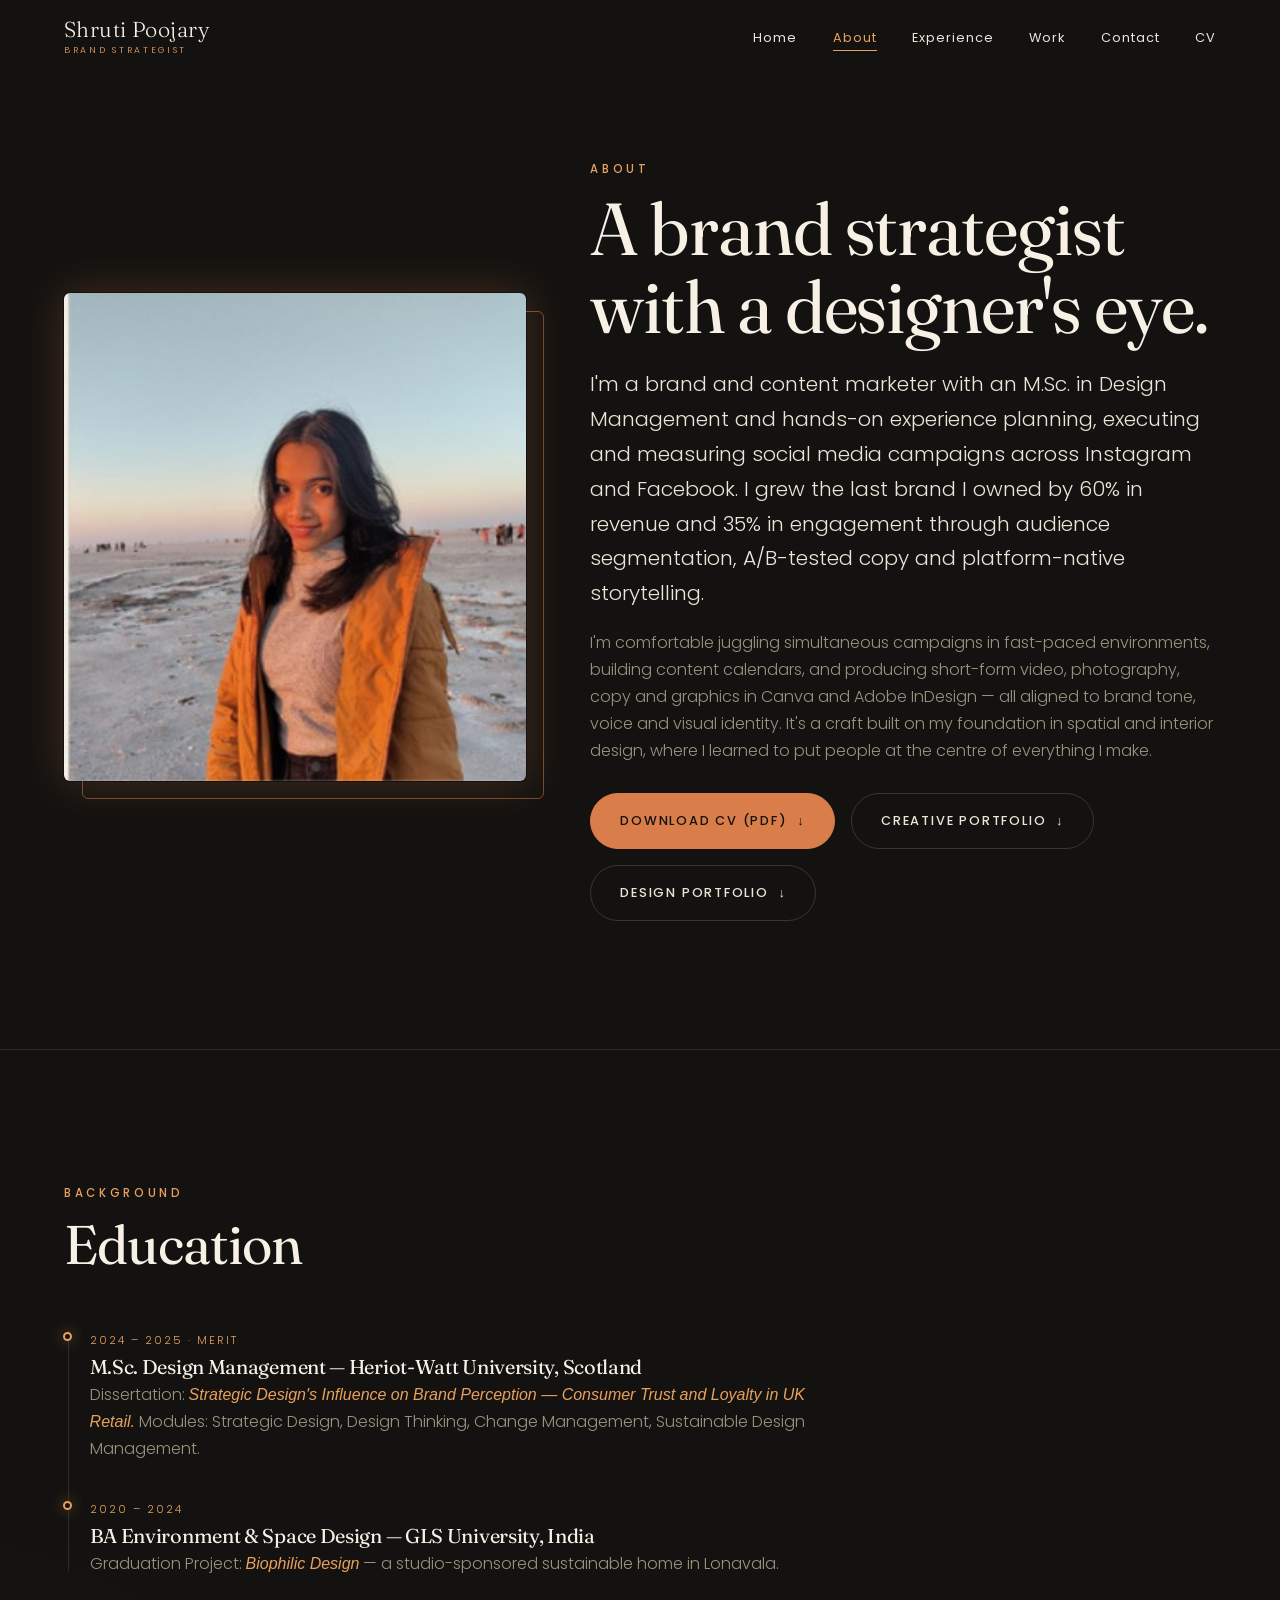
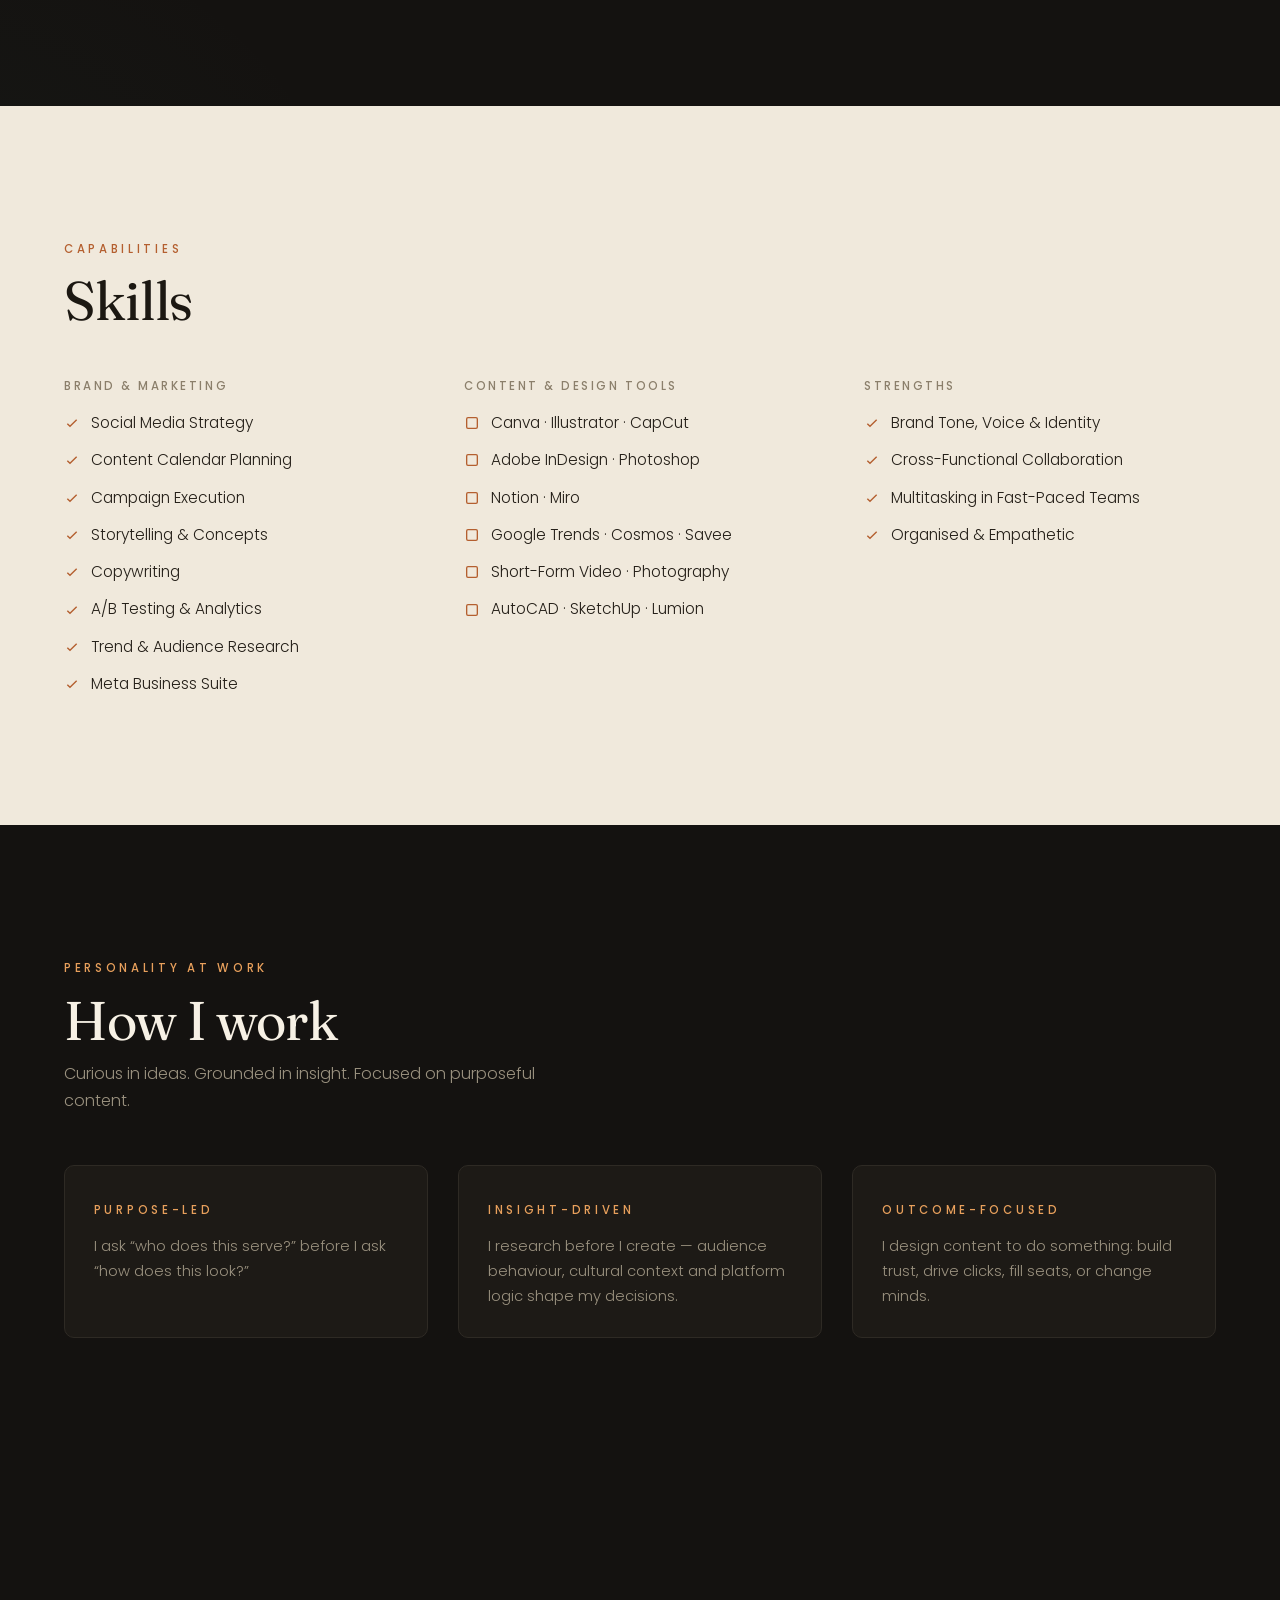
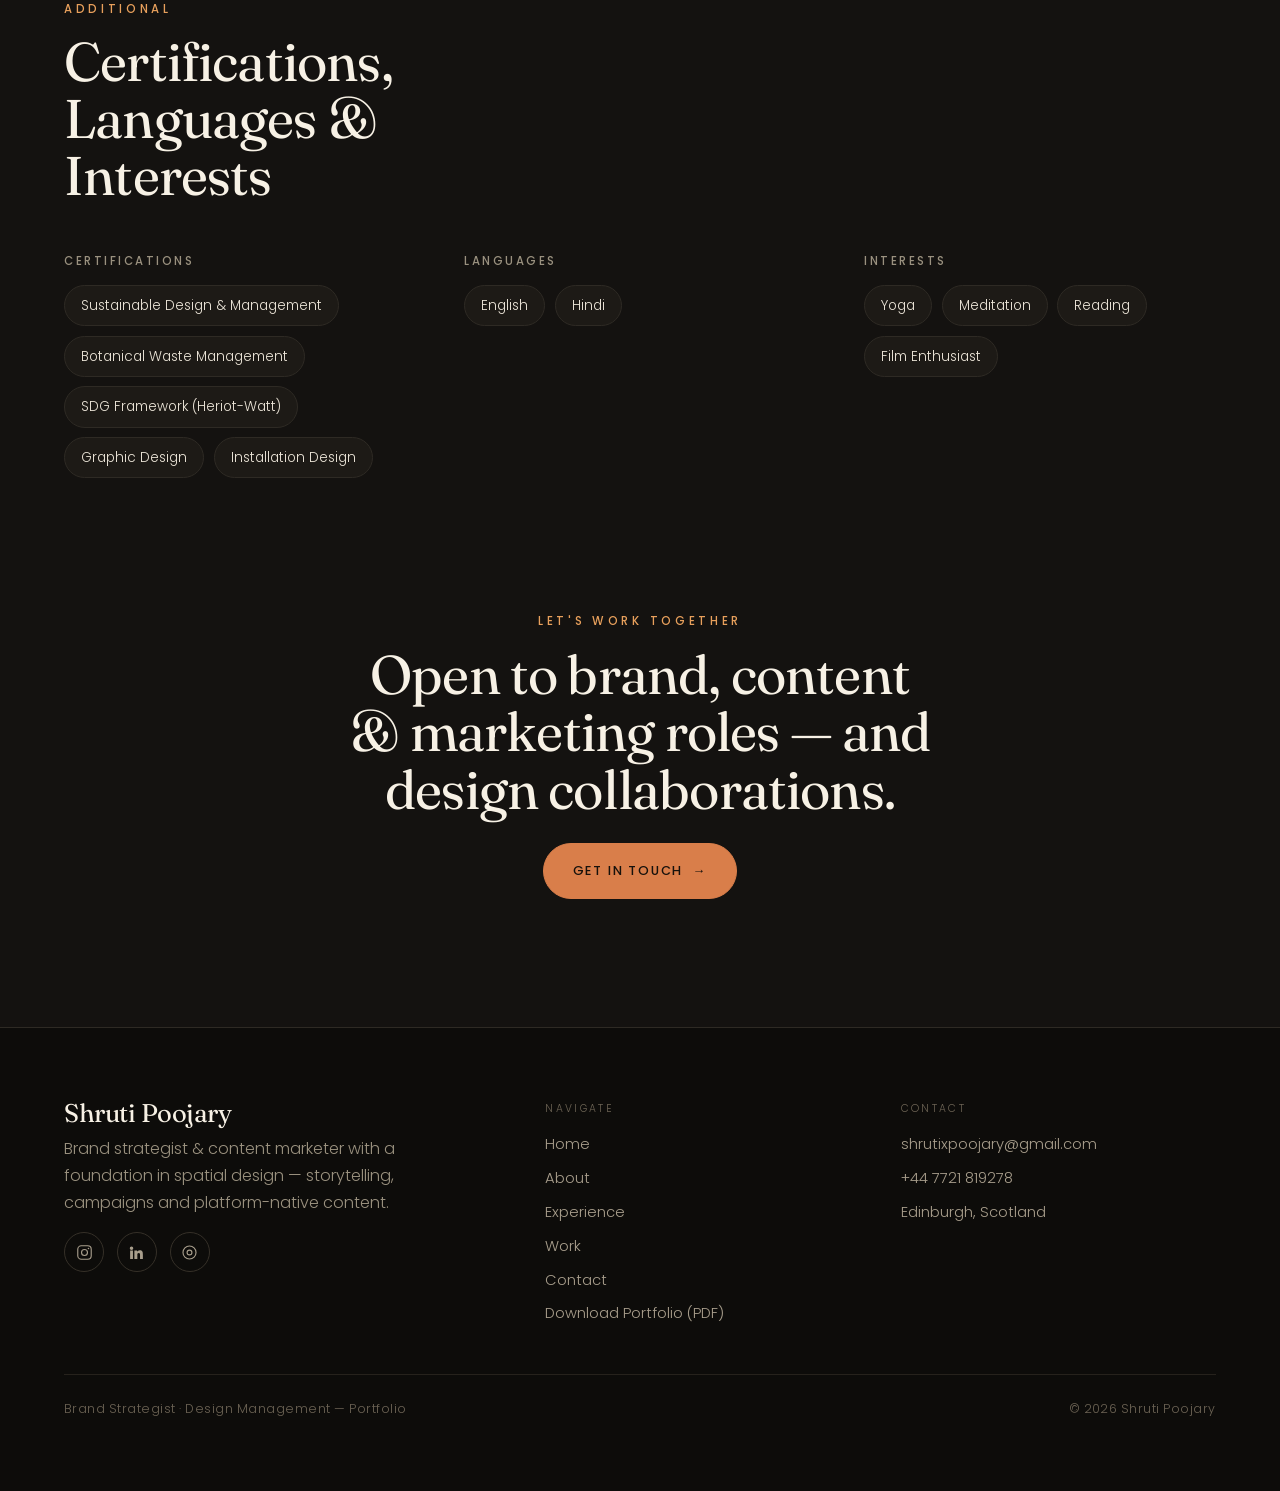
==== commit fadbdfab: "Update location to Edinburgh, Scotland site-wide Co-Authored-By: Claude Fable 5 <noreply@anthropic.c" ====
--- a/about.html
+++ b/about.html
@@ -181,7 +181,7 @@
         </div>
         <div class="foot-col">
           <p class="lbl">Contact</p>
-          <ul><li><a href="mailto:shrutixpoojary@gmail.com">shrutixpoojary@gmail.com</a></li><li><a href="tel:+447721819278">+44 7721 819278</a></li><li>United Kingdom</li></ul>
+          <ul><li><a href="mailto:shrutixpoojary@gmail.com">shrutixpoojary@gmail.com</a></li><li><a href="tel:+447721819278">+44 7721 819278</a></li><li>Edinburgh, Scotland</li></ul>
         </div>
       </div>
       <div class="foot-bottom"><span>Brand Strategist · Design Management — Portfolio</span><span>© <span data-year>2023</span> Shruti Poojary</span></div>
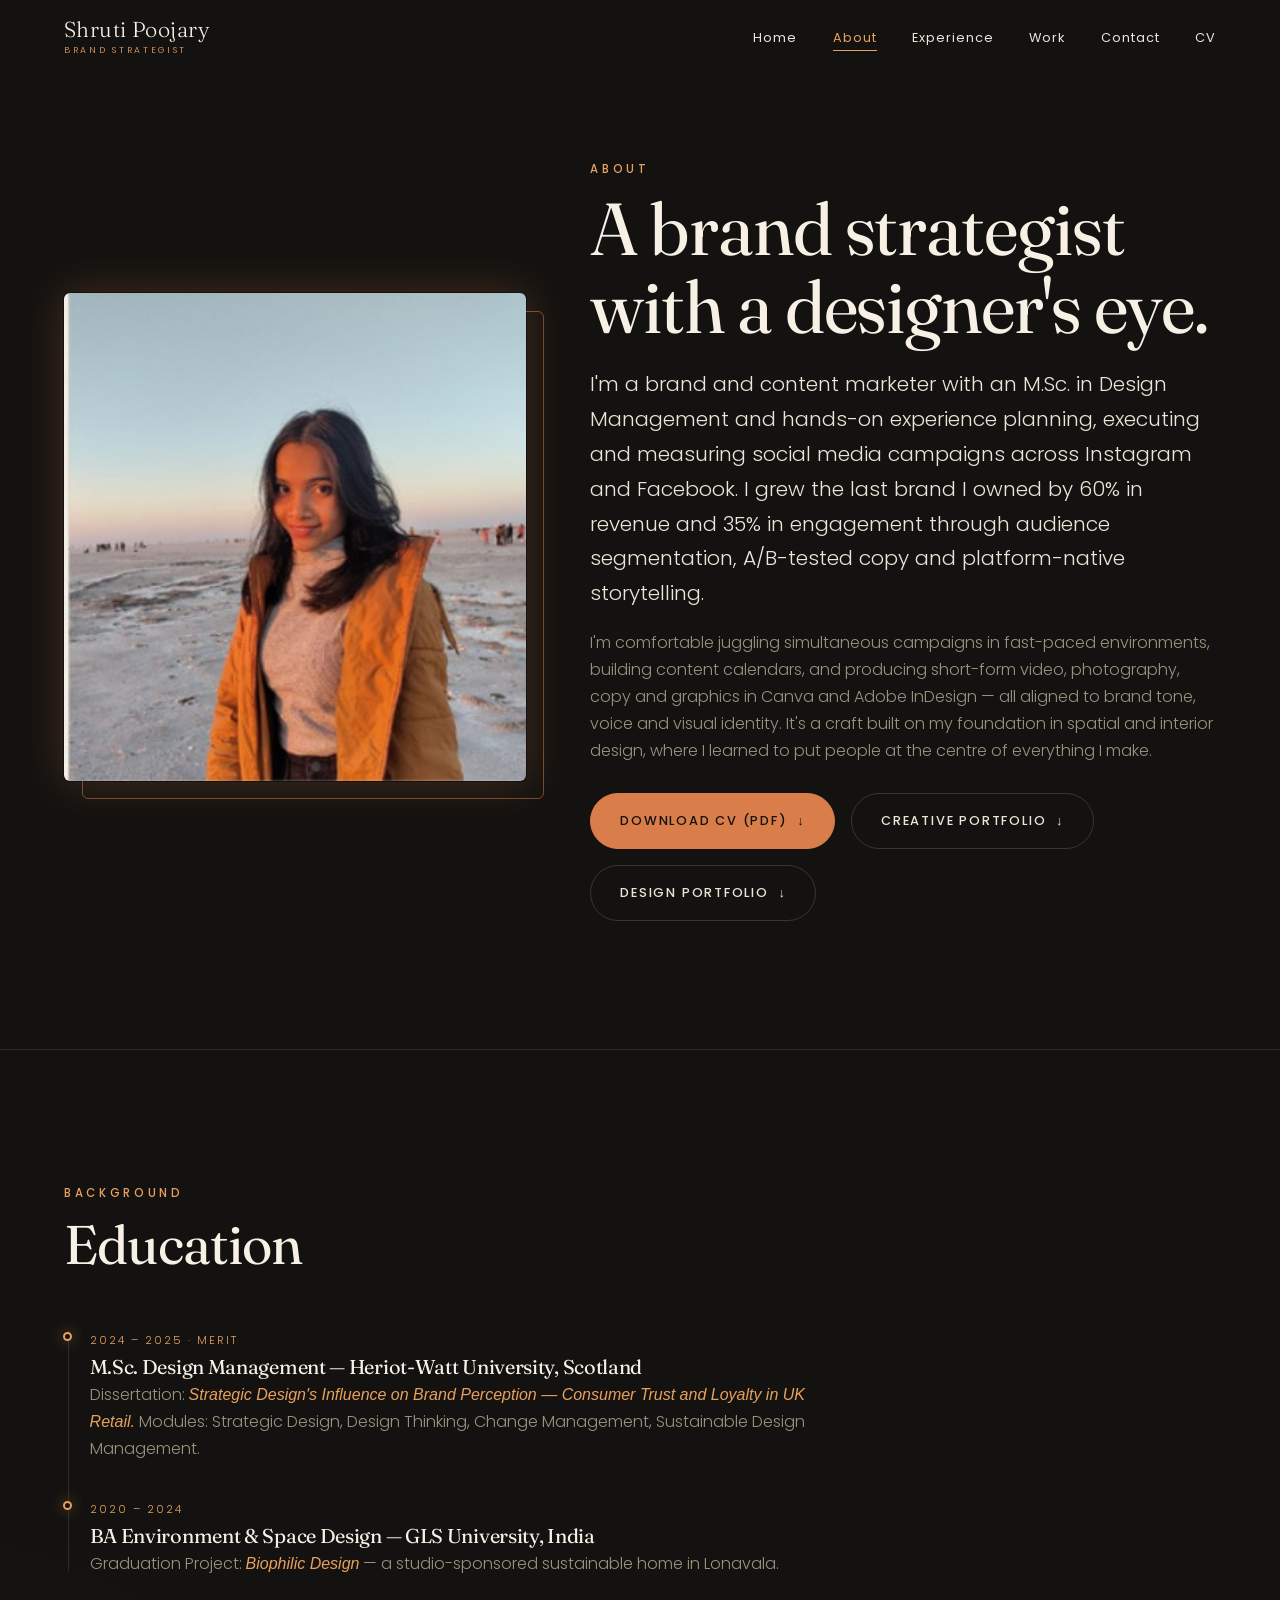
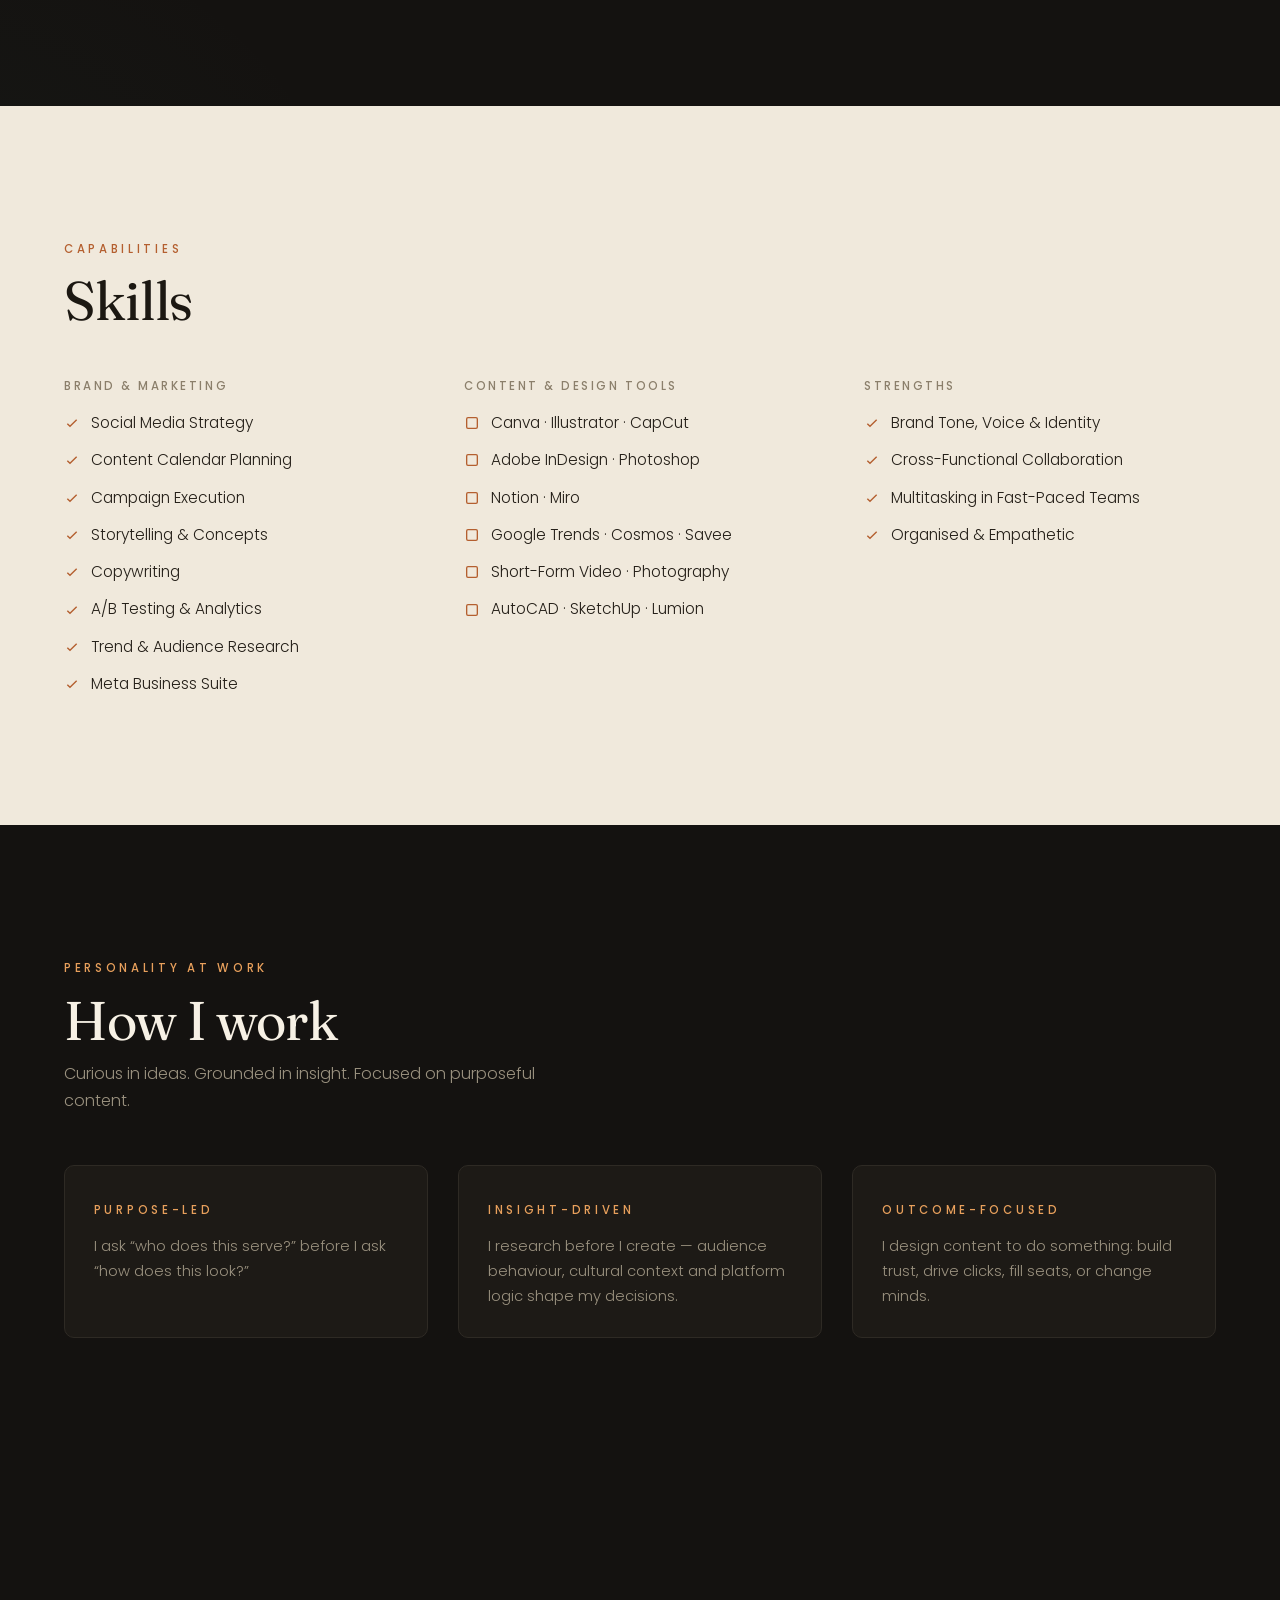
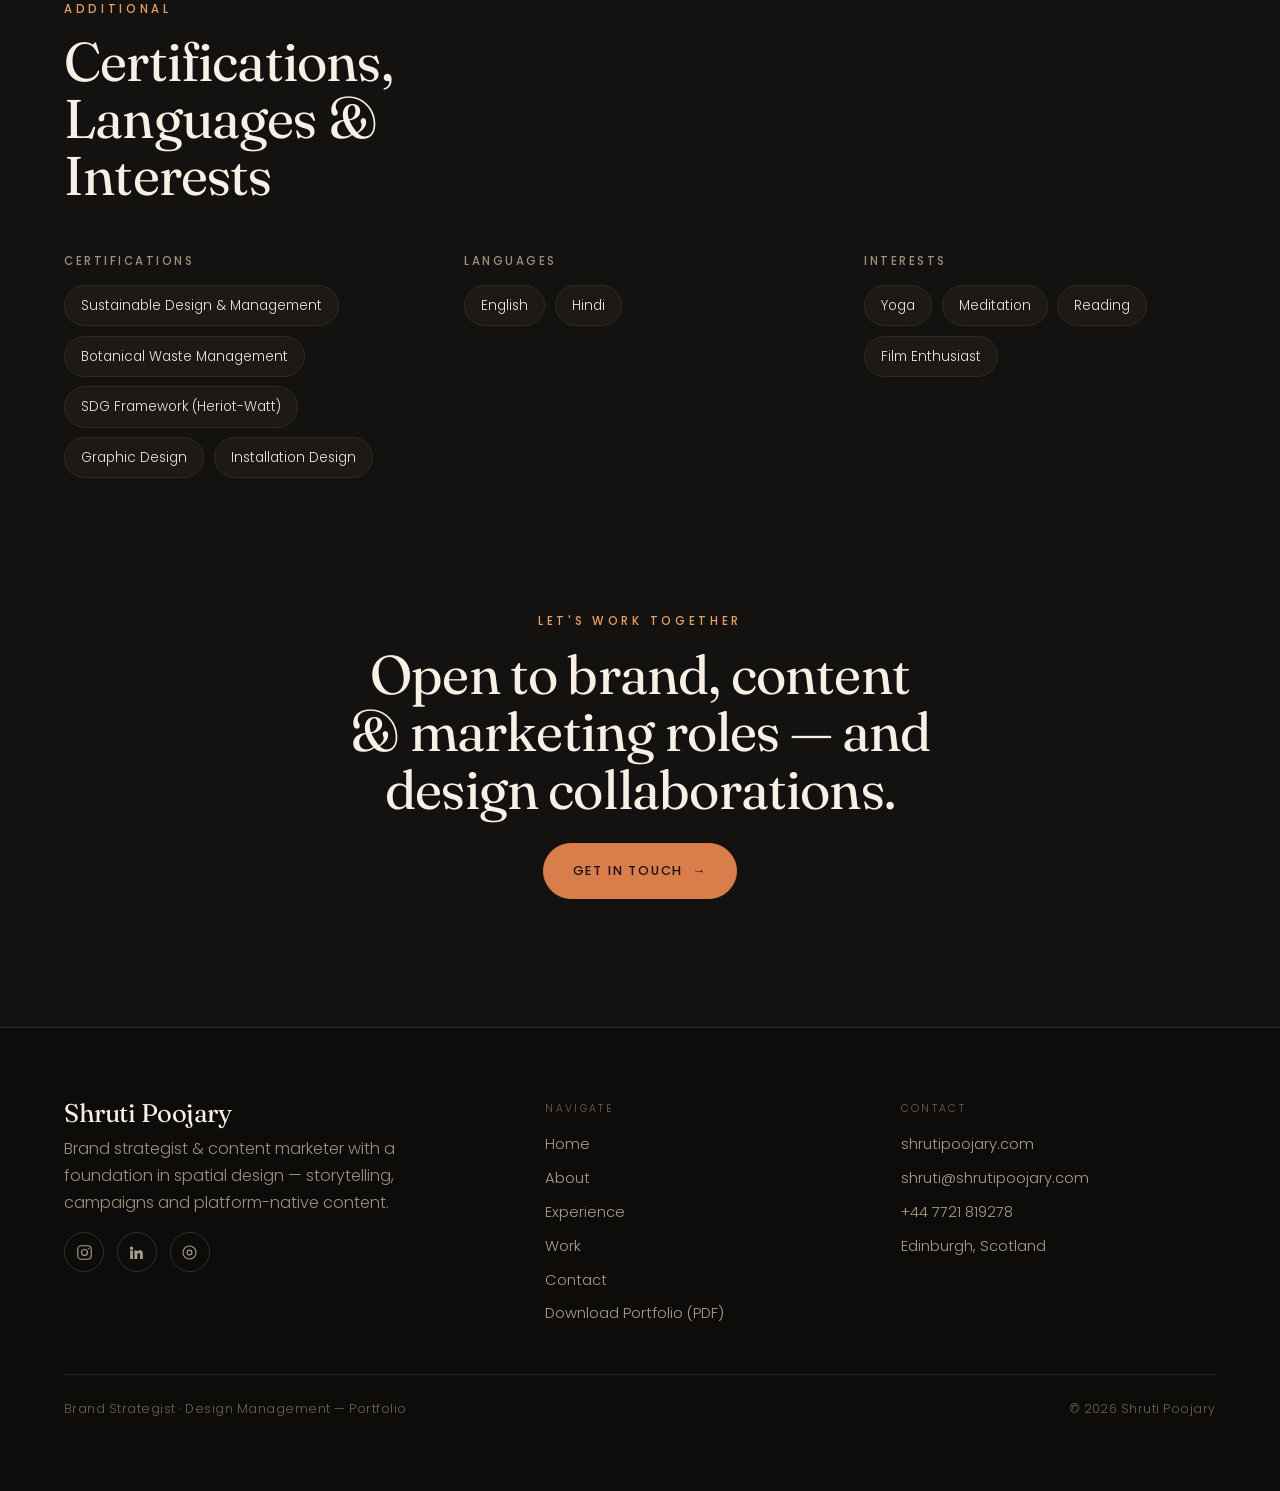
==== commit 6c9ab8e8: "Add shrutipoojary.com website link and shruti@shrutipoojary.com email site-wide Co-Authored-By: Clau" ====
--- a/about.html
+++ b/about.html
@@ -181,7 +181,7 @@
         </div>
         <div class="foot-col">
           <p class="lbl">Contact</p>
-          <ul><li><a href="mailto:shrutixpoojary@gmail.com">shrutixpoojary@gmail.com</a></li><li><a href="tel:+447721819278">+44 7721 819278</a></li><li>Edinburgh, Scotland</li></ul>
+          <ul><li><a href="https://shrutipoojary.com" target="_blank" rel="noopener">shrutipoojary.com</a></li><li><a href="mailto:shruti@shrutipoojary.com">shruti@shrutipoojary.com</a></li><li><a href="tel:+447721819278">+44 7721 819278</a></li><li>Edinburgh, Scotland</li></ul>
         </div>
       </div>
       <div class="foot-bottom"><span>Brand Strategist · Design Management — Portfolio</span><span>© <span data-year>2023</span> Shruti Poojary</span></div>
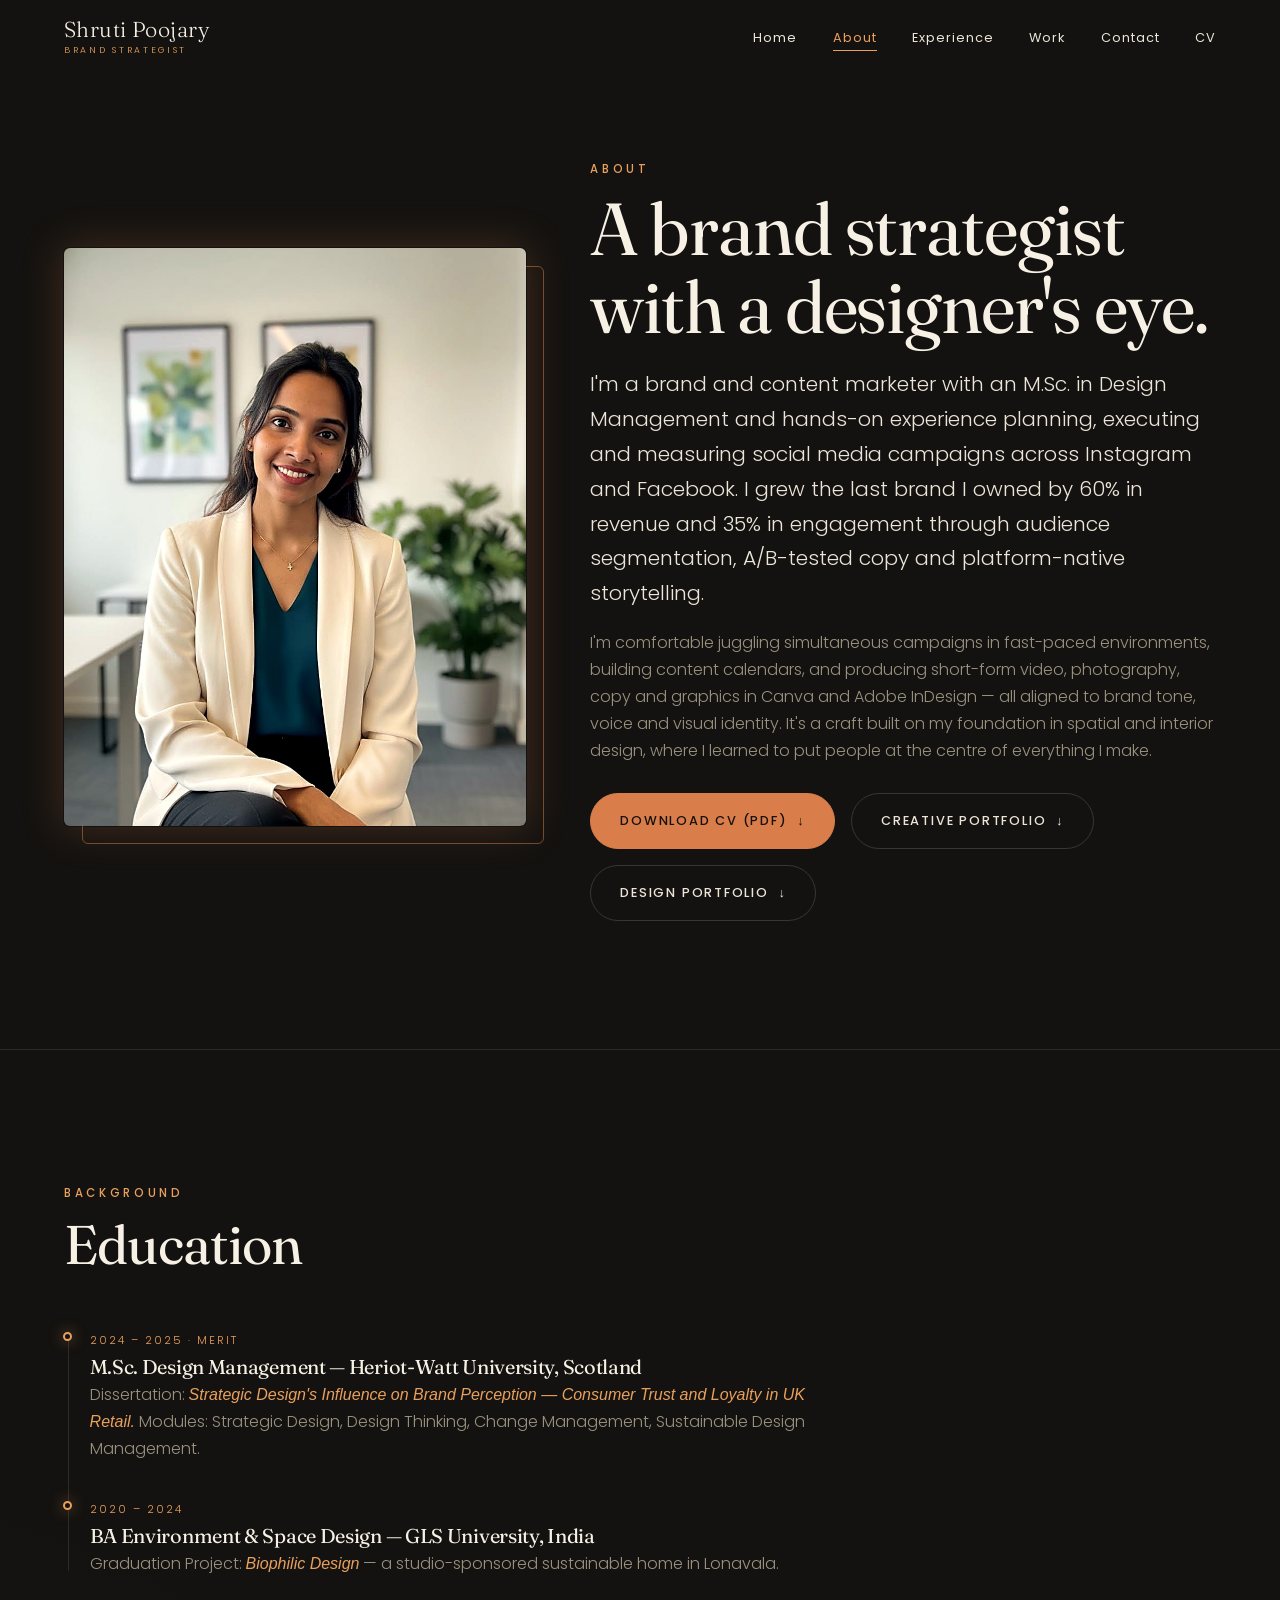
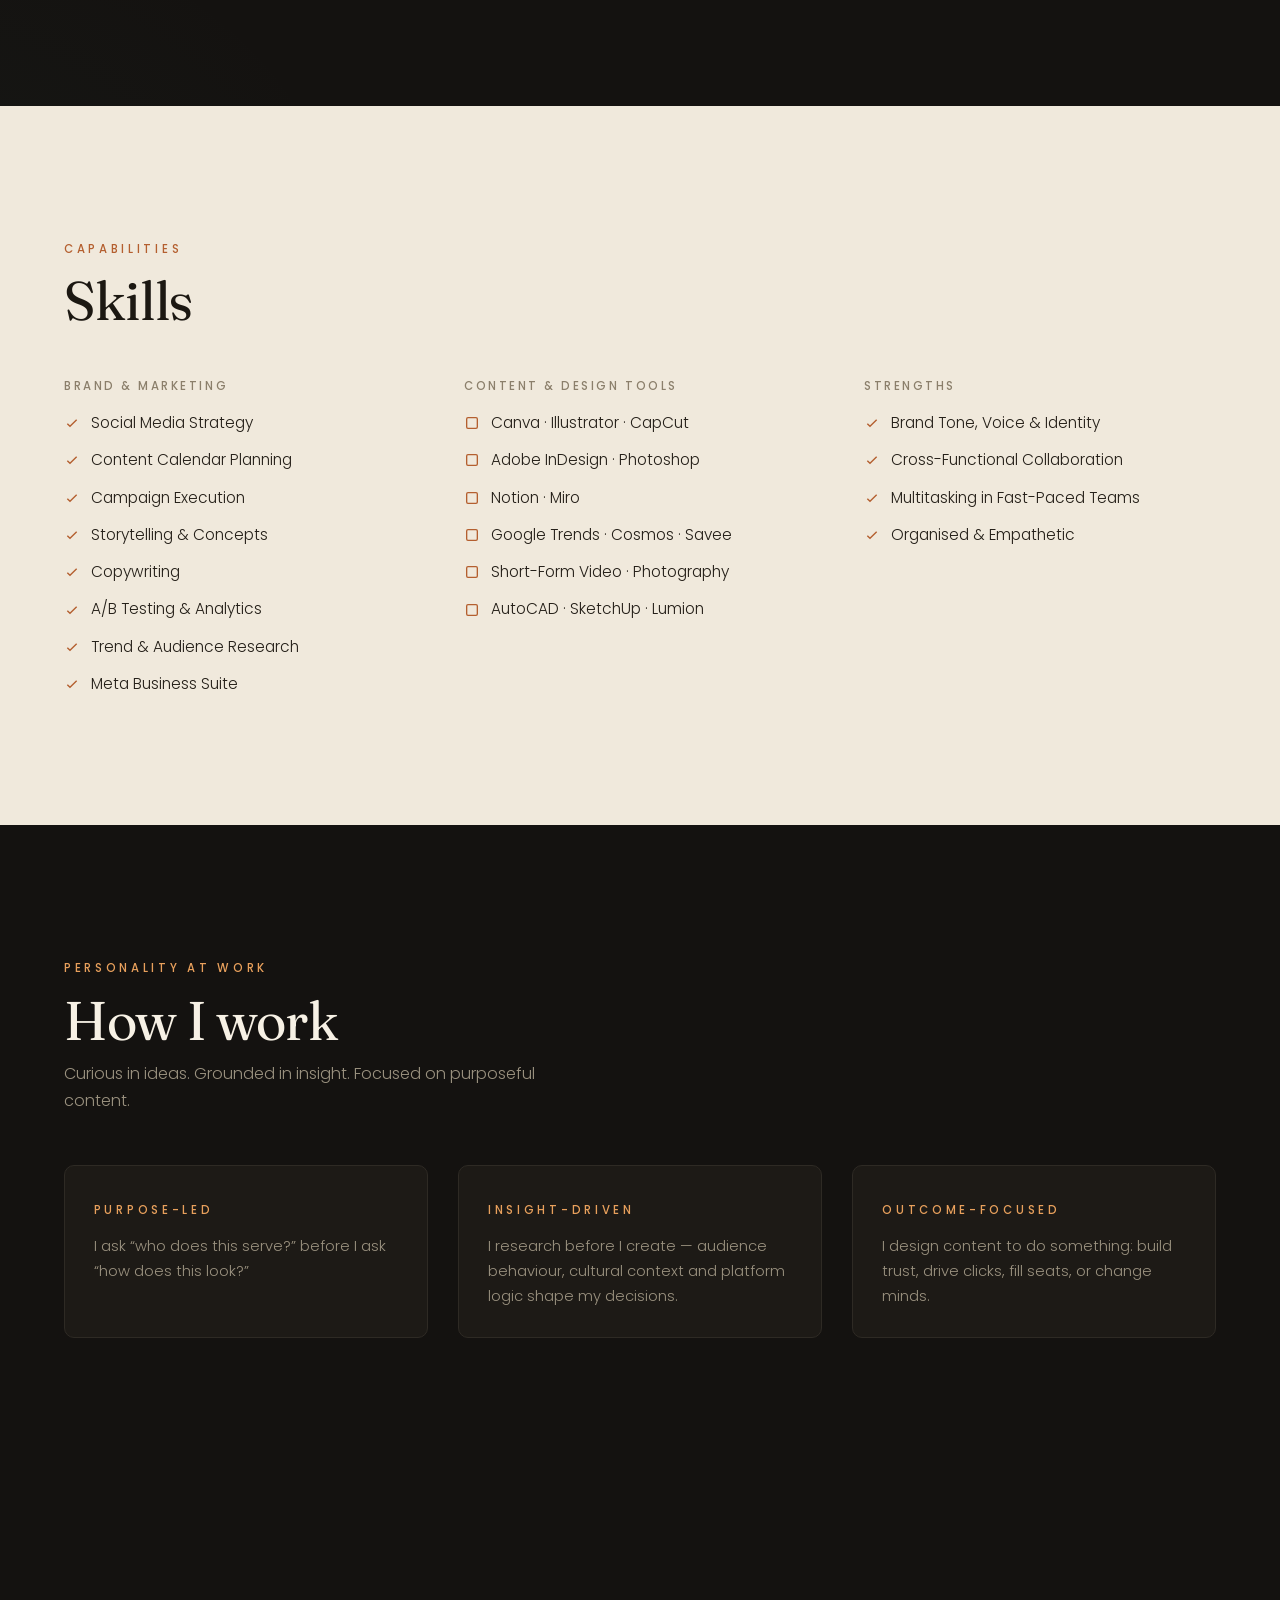
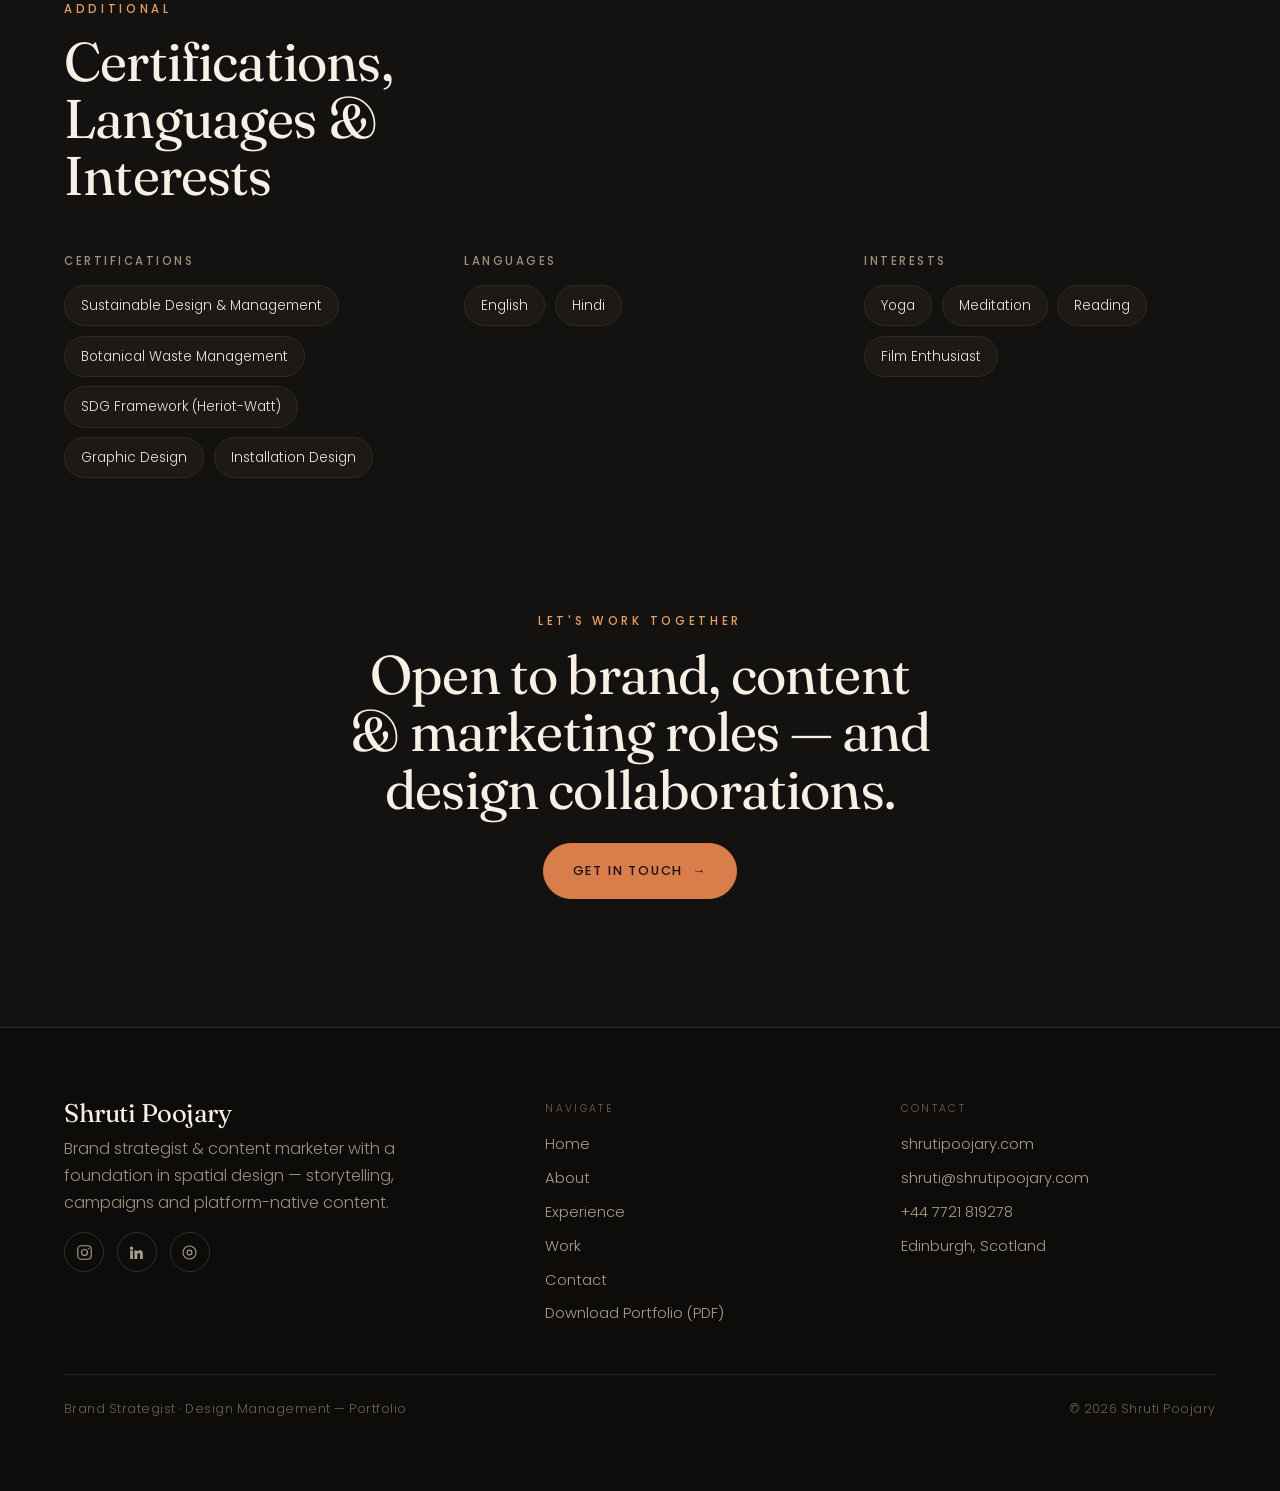
==== commit 7be505ac: "Use new professional headshot on About page and social share card Co-Authored-By: Claude Fable 5 <no" ====
--- a/about.html
+++ b/about.html
@@ -9,7 +9,21 @@
   <link rel="preconnect" href="https://fonts.gstatic.com" crossorigin />
   <link href="https://fonts.googleapis.com/css2?family=Fraunces:ital,opsz,wght@0,9..144,300;0,9..144,400;0,9..144,500;1,9..144,300;1,9..144,400&family=Poppins:wght@300;400;500;600&display=swap" rel="stylesheet" />
   <link rel="stylesheet" href="css/styles.css" />
-  <link rel="icon" href="assets/img/monogram.jpg" />
+  <link rel="canonical" href="https://shrutipoojary.com/about.html" />
+  <meta property="og:type" content="website" />
+  <meta property="og:site_name" content="Shruti Poojary" />
+  <meta property="og:title" content="About — Shruti Poojary" />
+  <meta property="og:description" content="About Shruti Poojary — a brand and content marketer with an M.Sc. in Design Management (Merit) from Heriot-Watt University and a BA in Environment & Space Design. Skills, education, certifications and languages." />
+  <meta property="og:url" content="https://shrutipoojary.com/about.html" />
+  <meta property="og:image" content="https://shrutipoojary.com/assets/img/og-image.jpg" />
+  <meta property="og:image:width" content="1200" />
+  <meta property="og:image:height" content="630" />
+  <meta name="twitter:card" content="summary_large_image" />
+  <meta name="twitter:title" content="About — Shruti Poojary" />
+  <meta name="twitter:description" content="About Shruti Poojary — a brand and content marketer with an M.Sc. in Design Management (Merit) from Heriot-Watt University and a BA in Environment & Space Design. Skills, education, certifications and languages." />
+  <meta name="twitter:image" content="https://shrutipoojary.com/assets/img/og-image.jpg" />
+  <link rel="icon" type="image/png" sizes="32x32" href="assets/img/favicon-32.png" />
+  <link rel="apple-touch-icon" href="assets/img/apple-touch-icon.png" />
 </head>
 <body>
   <header class="site-header">
@@ -31,7 +45,7 @@
     <section class="section" style="padding-top:clamp(7rem,12vw,10rem);">
       <div class="wrap about-hero">
         <div class="portrait reveal">
-          <img src="assets/img/shruti.jpg" alt="Portrait of Shruti Poojary" />
+          <img src="assets/img/shruti-office.jpg" alt="Portrait of Shruti Poojary" />
         </div>
         <div class="reveal d1">
           <span class="eyebrow">About</span>
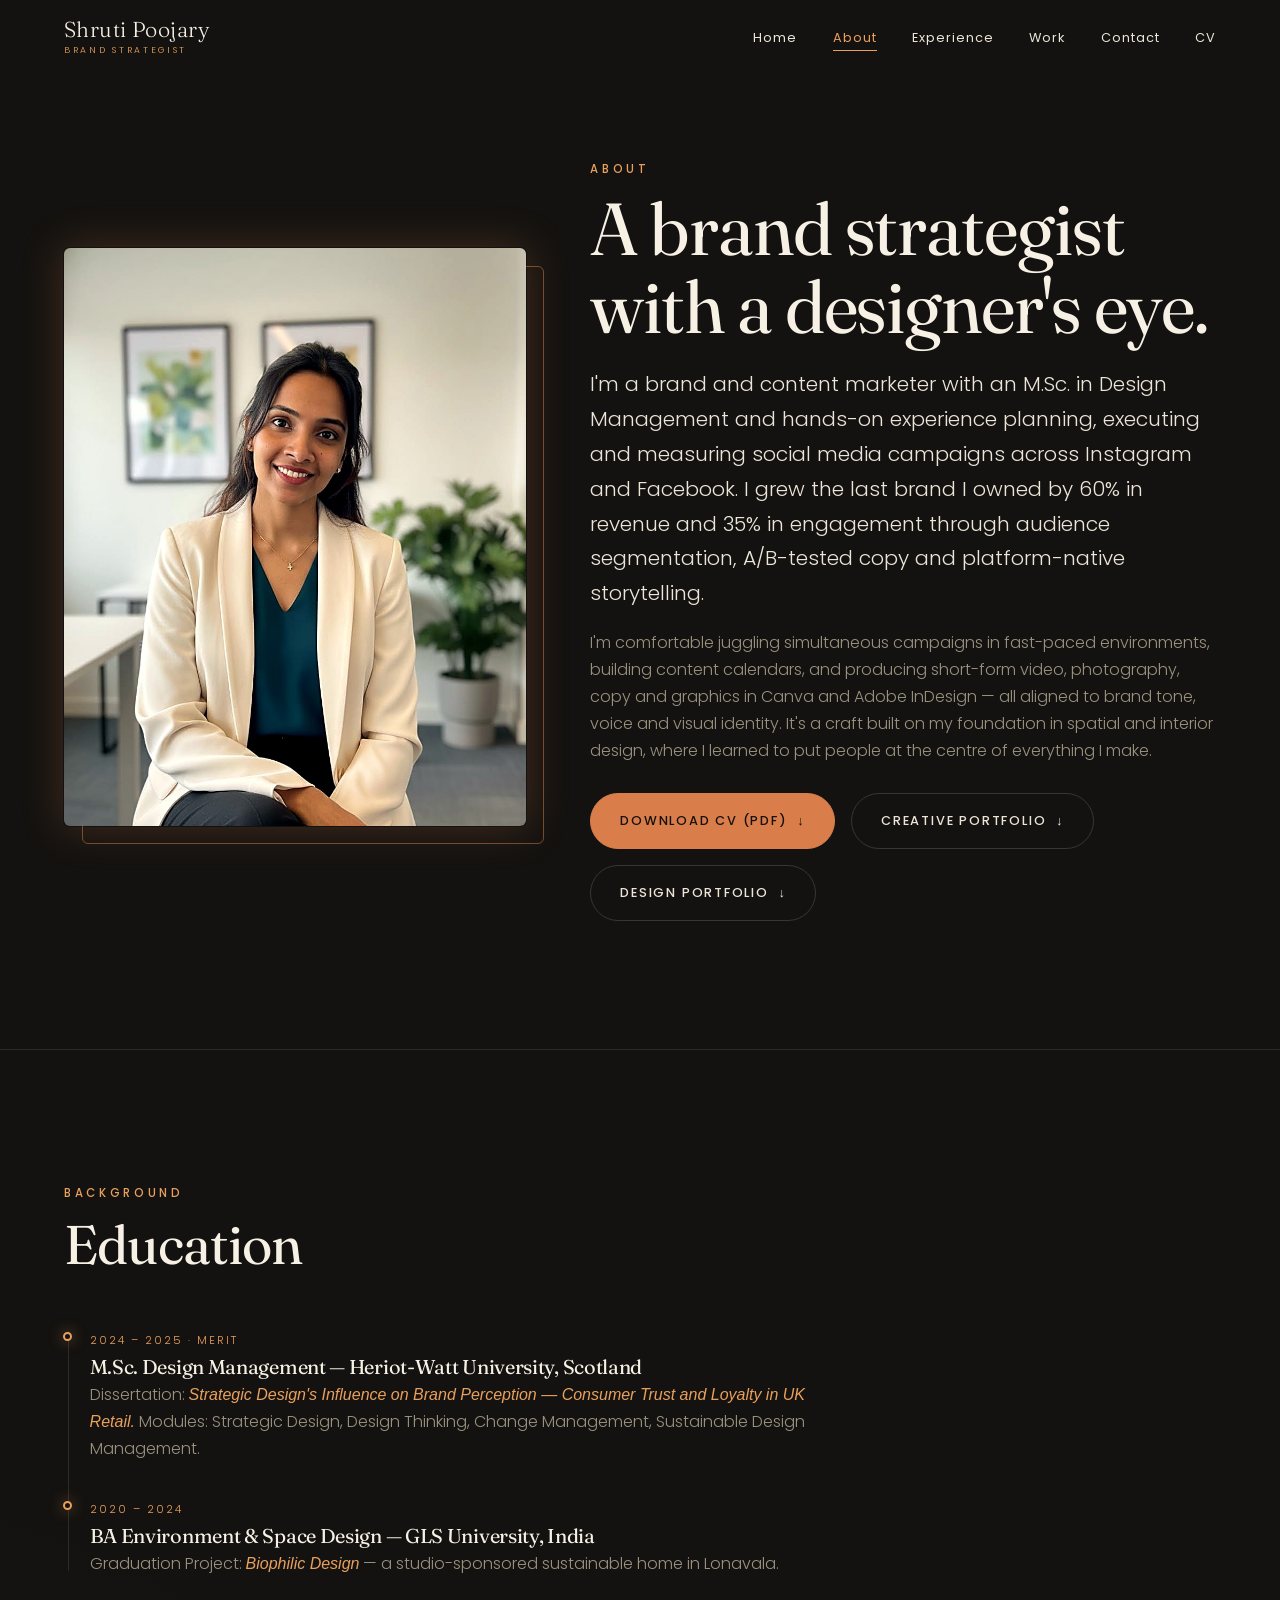
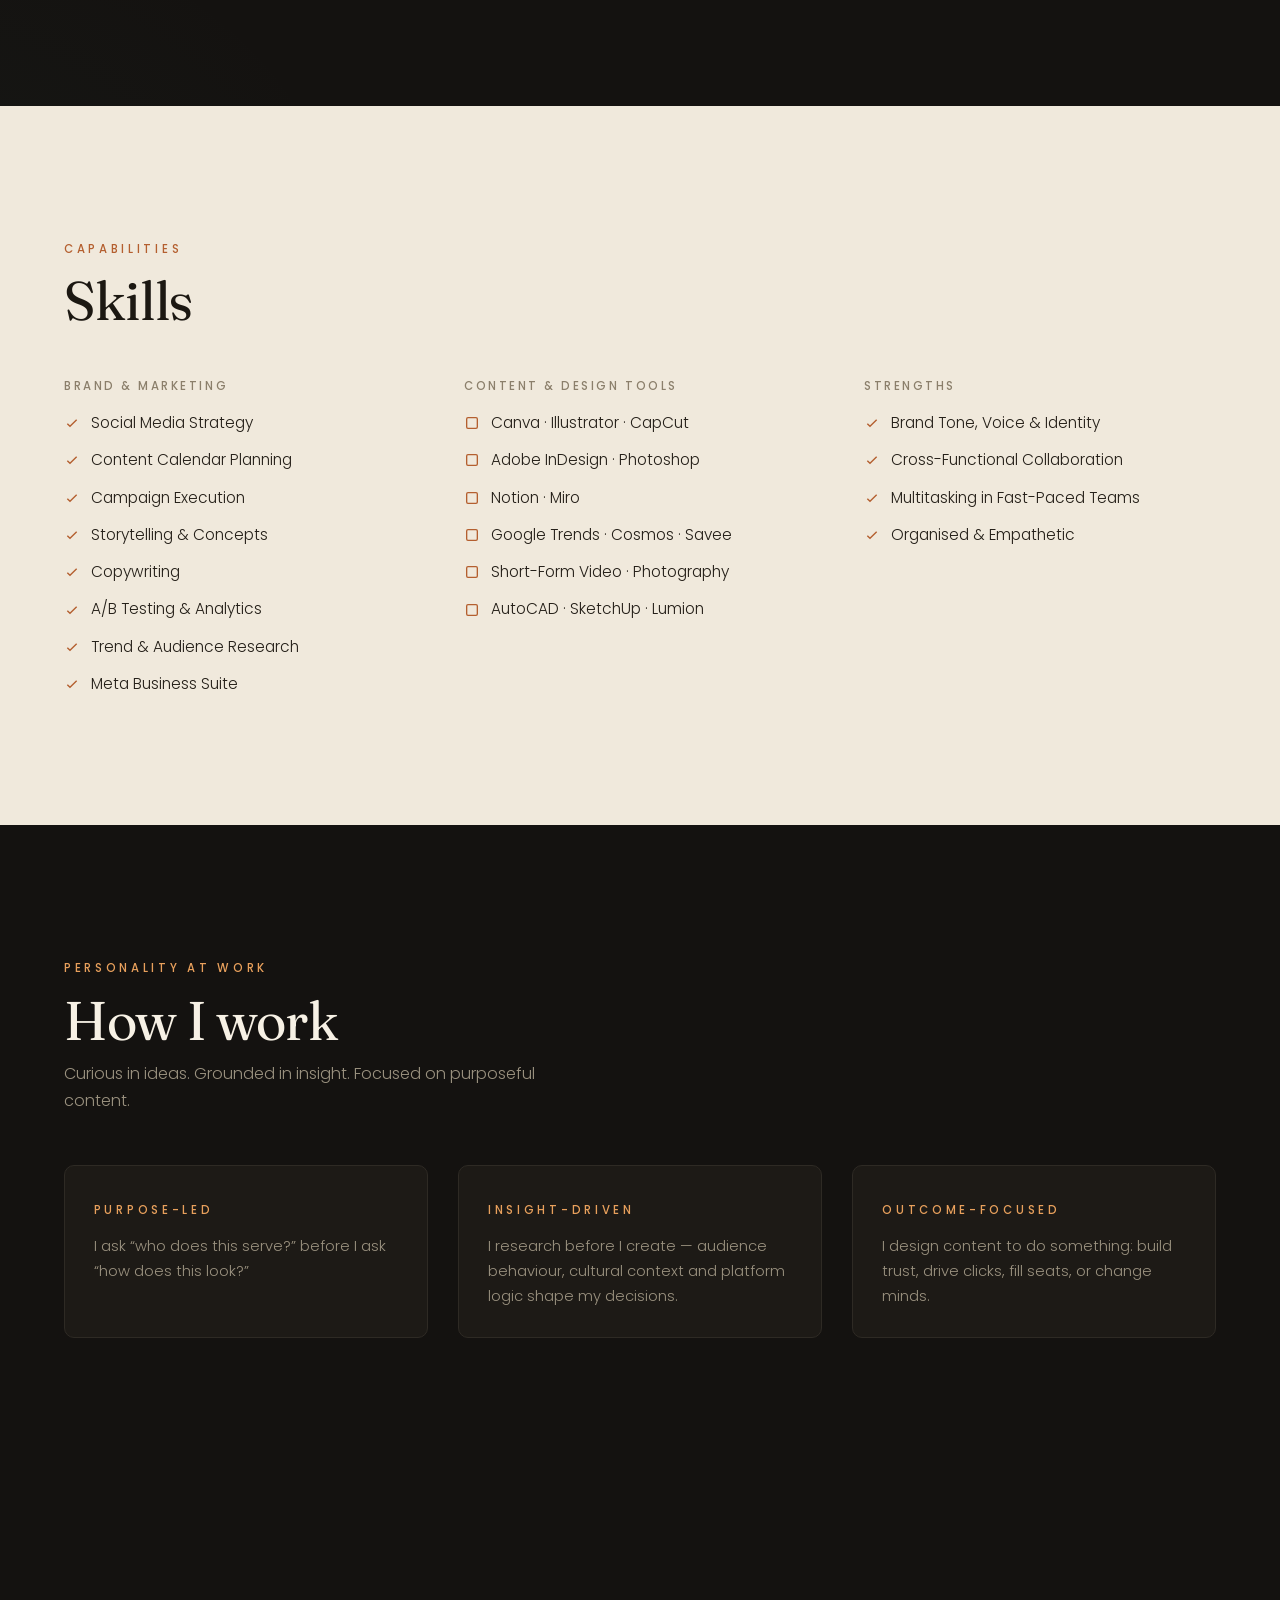
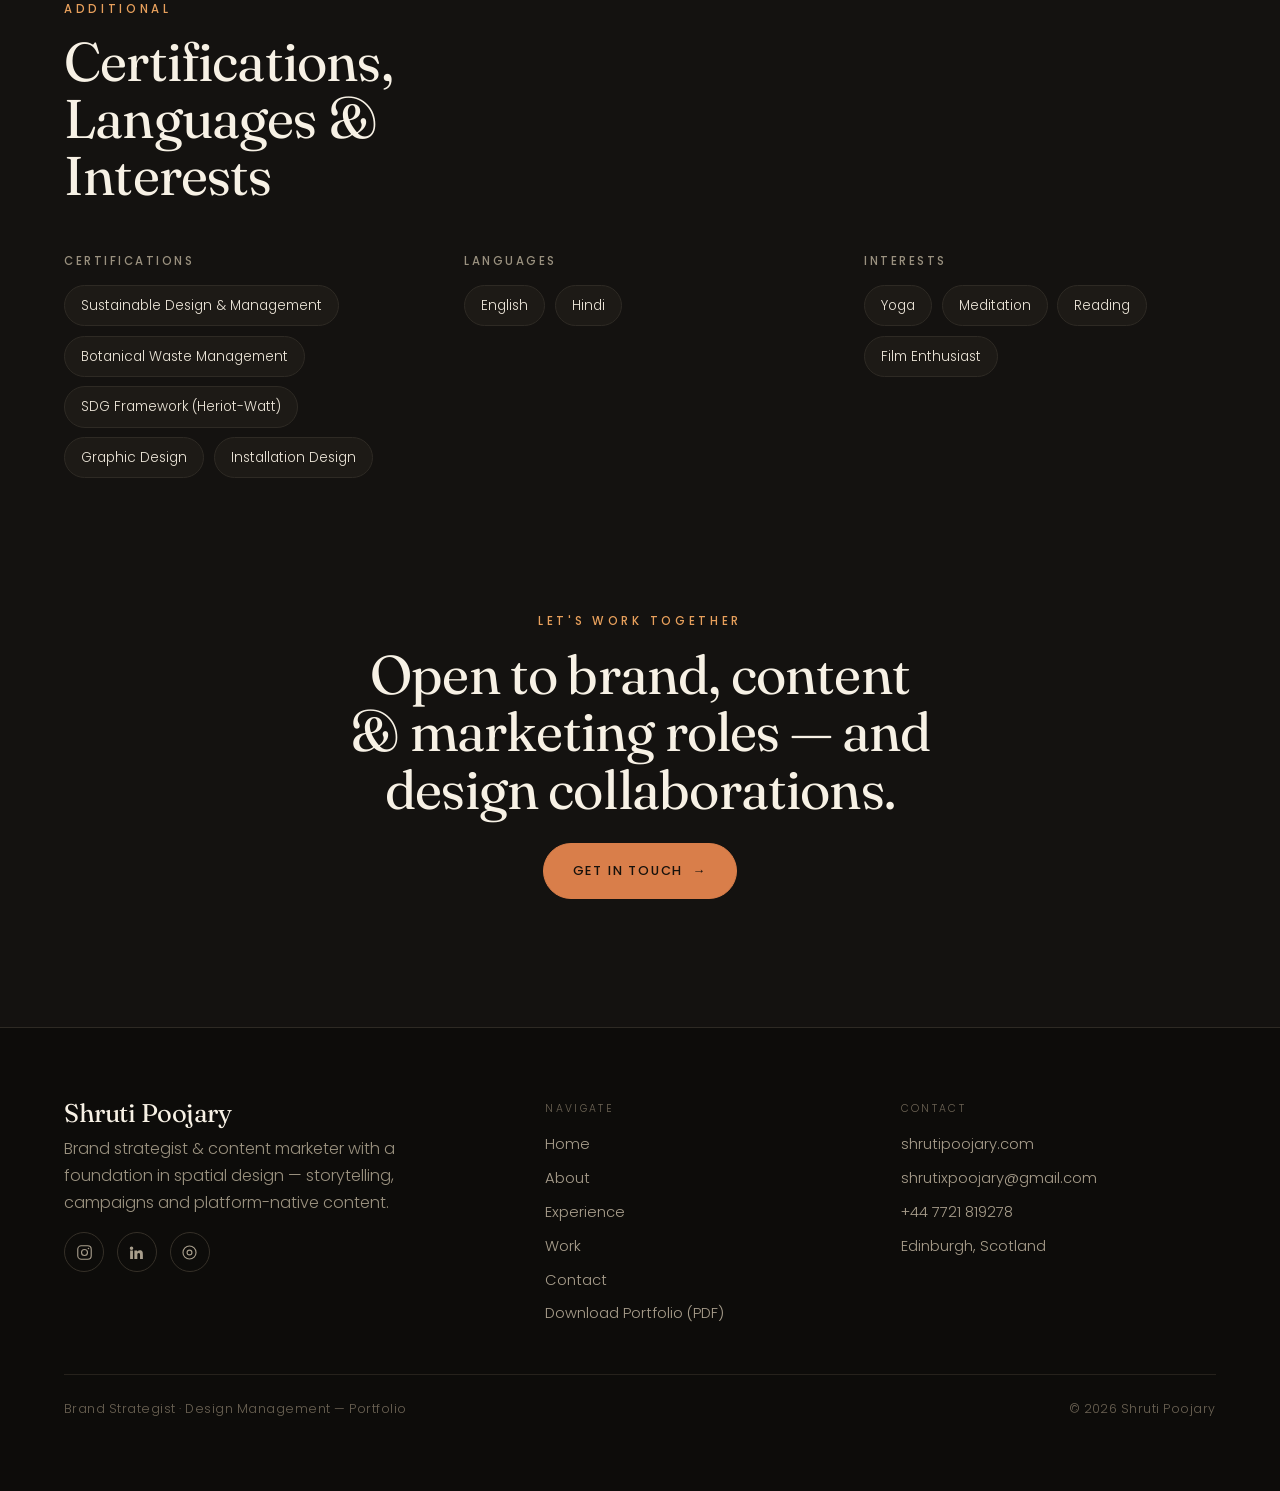
==== commit 0f3e85b5: "Display shrutixpoojary@gmail.com as the contact email site-wide Co-Authored-By: Claude Opus 5 <norep" ====
--- a/about.html
+++ b/about.html
@@ -195,7 +195,7 @@
         </div>
         <div class="foot-col">
           <p class="lbl">Contact</p>
-          <ul><li><a href="https://shrutipoojary.com" target="_blank" rel="noopener">shrutipoojary.com</a></li><li><a href="mailto:shruti@shrutipoojary.com">shruti@shrutipoojary.com</a></li><li><a href="tel:+447721819278">+44 7721 819278</a></li><li>Edinburgh, Scotland</li></ul>
+          <ul><li><a href="https://shrutipoojary.com" target="_blank" rel="noopener">shrutipoojary.com</a></li><li><a href="mailto:shrutixpoojary@gmail.com">shrutixpoojary@gmail.com</a></li><li><a href="tel:+447721819278">+44 7721 819278</a></li><li>Edinburgh, Scotland</li></ul>
         </div>
       </div>
       <div class="foot-bottom"><span>Brand Strategist · Design Management — Portfolio</span><span>© <span data-year>2023</span> Shruti Poojary</span></div>
